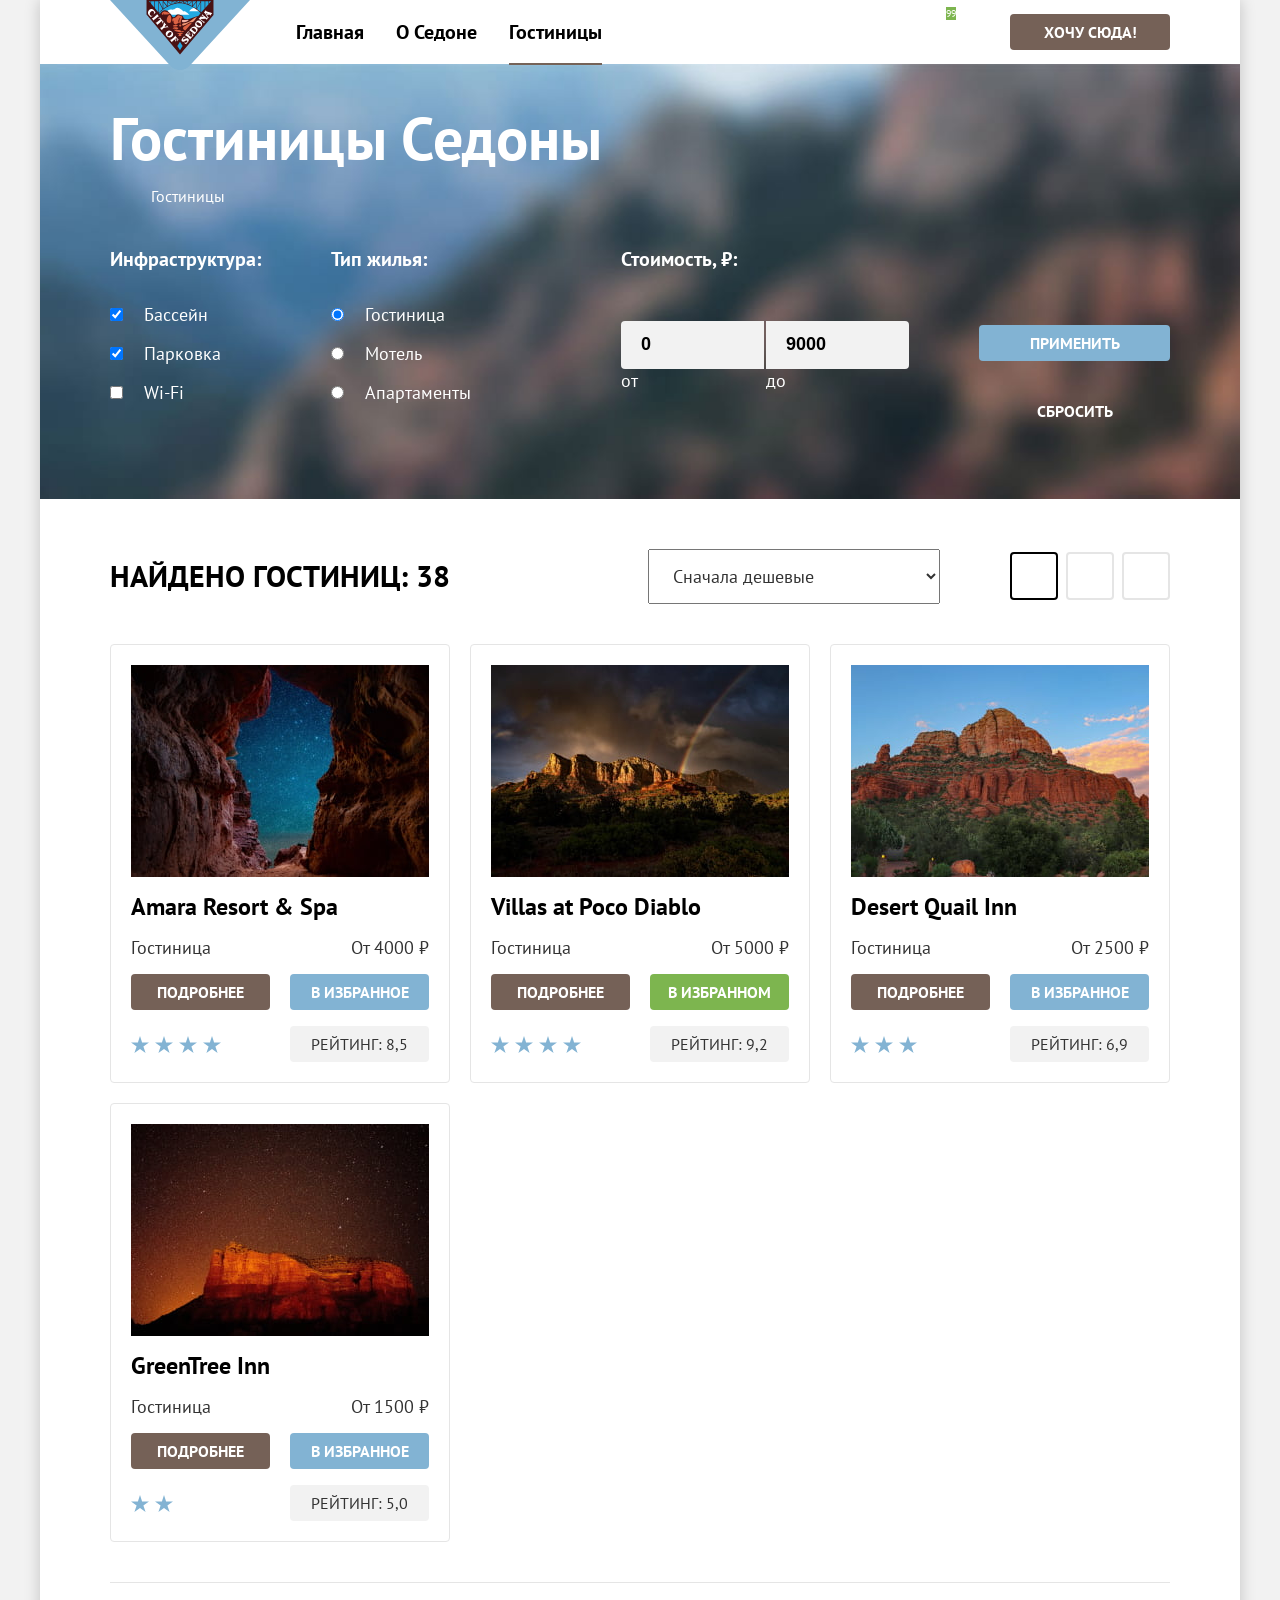
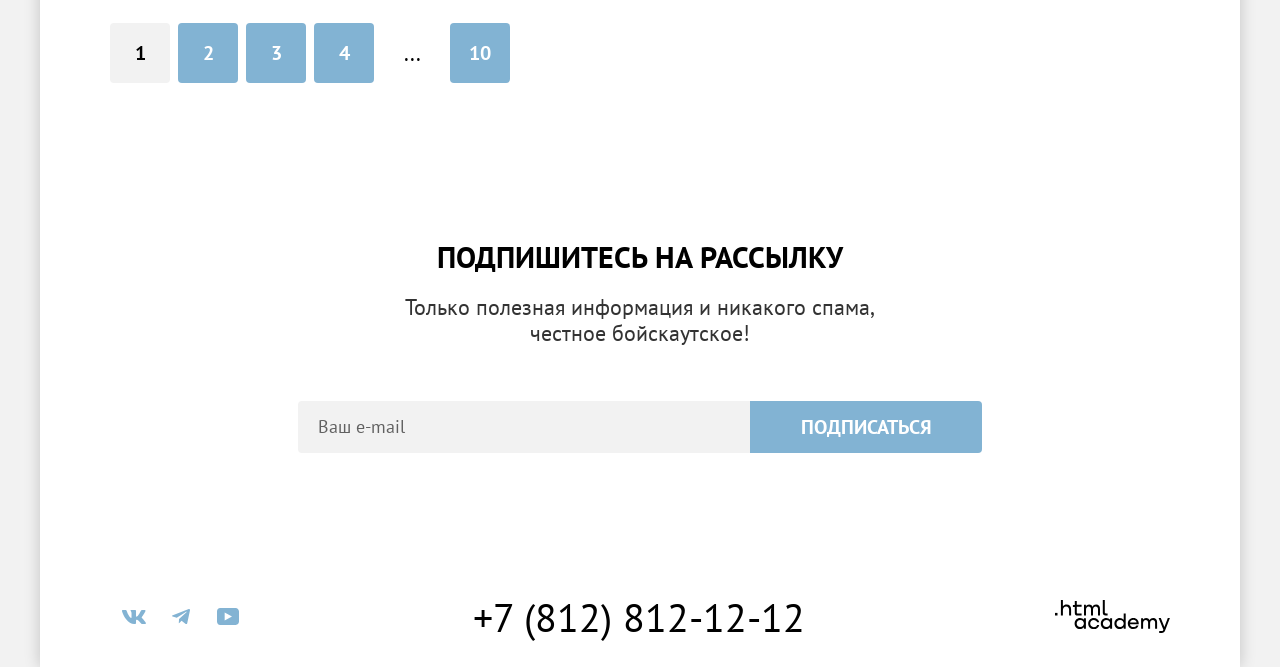
==== catalog.html @ 0026fa34 "Делает сетки компонентов" ====
<!DOCTYPE html>
<html lang="ru">

  <head>
    <meta charset="utf-8">
    <link rel="icon" sizes="32x32" href="favicon.ico">
    <title>Каталог гостиниц Седоны</title>
    <meta name="viewport" content="width=device-width, initial-scale=1.0">
    <link rel="stylesheet" href="styles/style.css">
  </head>

  <body>
    <div class="page-container">
      <header class="page-header">
        <a href="index.html" class="logo">
          <img src="images/logo.svg" width="140" height="70" alt="Логотип Sedona." class="logo__img">
        </a>

        <nav class="navigation">
          <ul class="navigation__list">
            <li class="navigation__item">
              <a href="index.html" class="navigation__link">Главная</a>
            </li>
            <li class="navigation__item">
              <a href="#" class="navigation__link">О Седоне</a>
            </li>
            <li class="navigation__item">
              <a class="navigation__link navigation__link_active" aria-current="page">Гостиницы</a>
            </li>
          </ul>

          <ul class="navigation__controls">
            <li class="navigation__control">
              <a href="#" class="navigation__icon icon icon_search">
                <span class="visually-hidden">Поиск</span>
              </a>
            </li>
            <li class="navigation__control">
              <a href="#" class="navigation__icon icon icon_favourites">
                <span class="visually-hidden">Отелей в избранном</span>
                <span class="icon_favourites-count">99</span>
              </a>
            </li>
          </ul>

          <a href="#" class="navigation__button button">Хочу сюда!</a>
        </nav>
      </header>

      <main class="page-main">
        <section class="filter" data-test="filter">
          <h1 class="filter__title">Гостиницы Седоны</h1>

          <ul class="breadcrumbs">
            <li class="breadcrumbs__item">
              <a href="index.html" class="breadcrumbs__link breadcrumbs__link_home">
                <span class="visually-hidden">На главную</span>
              </a>
            </li>
            <li class="breadcrumbs__item">
              <a class="breadcrumbs__link">
                Гостиницы
              </a>
            </li>
          </ul>

          <form class="filter__form" action="https://echo.htmlacademy.ru" method="post">
            <h2 class="visually-hidden">Поиск подходящей гостиницы</h2>

            <fieldset class="filter__fieldset filter__fieldset_infrastructure">
              <legend class="filter__subtitle">Инфраструктура:</legend>
              <ul class="filter__fieldset-list">
                <li class="filter__fieldset-item">
                  <input id="pool" type="checkbox" name="pool" checked>
                  <label for="pool" class="filter__fieldset-label">Бассейн</label>
                </li>
                <li class="filter__fieldset-item">
                  <input id="parking" type="checkbox" name="parking" checked>
                  <label for="parking" class="filter__fieldset-label">Парковка</label>
                </li>
                <li class="filter__fieldset-item">
                  <input id="wifi" type="checkbox" name="wifi">
                  <label for="wifi" class="filter__fieldset-label">Wi-Fi</label>
                </li>
              </ul>
            </fieldset>

            <fieldset class="filter__fieldset filter__fieldset_type">
              <legend class="filter__subtitle">Тип жилья:</legend>
              <ul class="filter__fieldset-list">
                <li class="filter__fieldset-item">
                  <input id="hotel" type="radio" name="property-type" value="hotel" checked>
                  <label for="hotel" class="filter__fieldset-label">Гостиница</label>
                </li>
                <li class="filter__fieldset-item">
                  <input id="motel" type="radio" name="property-type" value="motel">
                  <label for="motel" class="filter__fieldset-label">Мотель</label>
                </li>
                <li class="filter__fieldset-item">
                  <input id="apartments" type="radio" name="property-type" value="apartments">
                  <label for="apartments" class="filter__fieldset-label">Апартаменты</label>
                </li>
              </ul>
            </fieldset>

            <fieldset class="filter__fieldset filter__fieldset_price">
              <legend class="filter__subtitle">Стоимость, ₽:</legend>
              <p class="filter__input-wrap">
                <label>
                  <input type="number" value="0" class="filter__input filter__input_from">
                  <span class="filter__input-text">От</span>
                </label>
                <label>
                  <input type="number" value="9000" class="filter__input filter__input_to">
                  <span class="filter__input-text">До</span>
                </label>
              </p>

              <div class="filter__range">
                <span class="filter__range_active-line"></span>
                <span class="filter__range__from"></span>
                <span class="filter__range__to"></span>
              </div>
            </fieldset>

            <fieldset class="filter__fieldset filter__fieldset_buttons">
              <button type="submit" class="filter__button button">Применить</button>
              <button type="reset" class="filter__button filter__button_reset button">Сбросить</button>
            </fieldset>
          </form>
        </section>

        <section class="result">
          <header class="result__header">
            <h2 class="result__title title">
              Найдено гостиниц: <span class="result__num">38</span>
            </h2>

            <select class="result__select" aria-label="Сортировать">
              <option value="cheap" selected>Сначала дешевые</option>
              <option value="expensive">Сначала дорогие</option>
              <option value="popular">Сначала популярные</option>
            </select>

            <ul class="filter__view-list" aria-label="Выбрать вид отображения">
              <li class="filter__view-item">
                <a href="catalog.html?view=tile" class="filter__view-link filter__view-link_active filter__view-link_grid">
                  <span class="visually-hidden">Плиткой</span>
                </a>
              </li>
              <li class="filter__view-item">
                <a href="catalog.html?view=card" class="filter__view-link filter__view-link_full">
                  <span class="visually-hidden">На весь экран</span>
                </a>
              </li>
              <li class="filter__view-item">
                <a href="catalog.html?view=list" class="filter__view-link filter__view-link_list">
                  <span class="visually-hidden">Списком</span>
                </a>
              </li>
            </ul>
          </header>

          <ul class="result__list">
            <li class="result__item card">
              <a href="#" class="card__link">
                <img src="images/hotels/amara-resort-spa.jpg" width="300" height="212" alt="Вид с гостиницы Amara Resort & Spa." class="card__img">
              </a>
              <a href="#" class="card__title-link">
                <h3 class="card__title">Amara Resort & Spa</h3>
              </a>
              <p class="card__info">
                <span class="card__type">Гостиница</span>
                <b class="card__price">От 4000 ₽</b>
              </p>
              <a href="#" class="button card__more">Подробнее</a>
              <button class="button button_favorites card__button" type="button">В избранное</button>
              <p class="card__status star-4">
                <span class="visually-hidden">Четыре звезды</span>
              </p>
              <span class="button button_rating">Рейтинг: 8,5</span>
            </li>

            <li class="result__item card">
              <a href="#" class="card__link">
                <img src="images/hotels/villas-at-poco-diablo.jpg" width="300" height="212" alt="Вид с гостиницы Villas at Poco Diablo." class="card__img">
              </a>
              <a href="#" class="card__title-link">
                <h3 class="card__title">Villas at Poco Diablo</h3>
              </a>
              <p class="card__info">
                <span class="card__type">Гостиница</span>
                <b class="card__price">От 5000 ₽</b>
              </p>
              <a href="#" class="button card__more">Подробнее</a>
              <button class="button button_in-favorites card__button" type="button">В избранном</button>
              <p class="card__status star-4">
                <span class="visually-hidden">Четыре звезды</span>
              </p>
              <span class="button button_rating">Рейтинг: 9,2</span>
            </li>

            <li class="result__item card">
              <a href="#" class="card__link">
                <img src="images/hotels/desert-quail-inn.jpg" width="300" height="212" alt="Вид с гостиницы Desert Quail Inn." class="card__img">
              </a>
              <a href="#" class="card__title-link">
                <h3 class="card__title">Desert Quail Inn</h3>
              </a>
              <p class="card__info">
                <span class="card__type">Гостиница</span>
                <b class="card__price">От 2500 ₽</b>
              </p>
              <a href="#" class="button card__more">Подробнее</a>
              <button class="button button_favorites card__button" type="button">В избранное</button>
              <p class="card__status star-3">
                <span class="visually-hidden">Три звезды</span>
              </p>
              <span class="button button_rating">Рейтинг: 6,9</span>
            </li>

            <li class="result__item card">
              <a href="#" class="card__link">
                <img src="images/hotels/greentree-inn.jpg" width="300" height="212" alt="Вид с гостиницы GreenTree Inn." class="card__img">
              </a>
              <a href="#" class="card__title-link">
                <h3 class="card__title">GreenTree Inn</h3>
              </a>
              <p class="card__info">
                <span class="card__type">Гостиница</span>
                <b class="card__price">От 1500 ₽</b>
              </p>
              <a href="#" class="button card__more">Подробнее</a>
              <button class="button button_favorites card__button" type="button">В избранное</button>
              <p class="card__status star-2">
                <span class="visually-hidden">Две звезды</span>
              </p>
              <span class="button button_rating">Рейтинг: 5,0</span>
            </li>
          </ul>

          <ul class="result__pagination">
            <li class="result__pagination-item">
              <a class="result__pagination-link result__pagination-link_current" aria-current="page">1</a>
            </li>
            <li class="result__pagination-item">
              <a href="" class="result__pagination-link">2</a>
            </li>
            <li class="result__pagination-item">
              <a href="" class="result__pagination-link">3</a>
            </li>
            <li class="result__pagination-item">
              <a href="" class="result__pagination-link">4</a>
            </li>
            <li class="result__pagination-item ">
              <span class="result__pagination-link result__pagination-link_dotted">...</span>
            </li>
            <li class="result__pagination-item">
              <a href="" class="result__pagination-link">10</a>
            </li>
          </ul>
        </section>

        <section class="subscribe">
          <div class="text-wrap">
            <h2 class="subscribe__title title">Подпишитесь на рассылку</h2>
            <p class="subscribe__desc desc">Только полезная информация и никакого спама, <br> честное бойскаутское!</p>
          </div>
          <form class="subscribe__form" action="https://echo.htmlacademy.ru" method="post">
            <label class="visually-hidden" for="subscribe-email">Укажите ваш e-mail</label>
            <input class="subscribe__input" id="subscribe-email" type="email" name="email" placeholder="Ваш e-mail" required>
            <button class="subscribe__button button" type="submit">Подписаться</button>
          </form>
        </section>

      </main>

      <footer class="page-footer">
        <ul class="socials">
          <li class="socials__item">
            <a href="#" class="socials__link socials__link_vk">
              <span class="visually-hidden">Вконтакте</span>
              <svg aria-hidden="true" focusable="false" width="24" height="14" viewBox="0 0 24 14" fill="none" xmlns="http://www.w3.org/2000/svg">
                <path fill-rule="evenodd" clip-rule="evenodd" d="M23.45 0.948C23.616 0.402 23.45 0 22.655 0H20.03C19.362 0 19.054 0.347 18.887 0.73C18.887 0.73 17.552 3.926 15.661 6.002C15.049 6.604 14.771 6.795 14.437 6.795C14.27 6.795 14.019 6.604 14.019 6.057V0.948C14.019 0.292 13.835 0 13.279 0H9.151C8.734 0 8.483 0.304 8.483 0.593C8.483 1.214 9.429 1.358 9.526 3.106V6.904C9.526 7.737 9.373 7.888 9.039 7.888C8.149 7.888 5.984 4.677 4.699 1.003C4.45 0.288 4.198 0 3.527 0H0.9C0.15 0 0 0.347 0 0.73C0 1.412 0.89 4.8 4.145 9.281C6.315 12.341 9.37 14 12.153 14C13.822 14 14.028 13.632 14.028 12.997V10.684C14.028 9.947 14.186 9.8 14.715 9.8C15.105 9.8 15.772 9.992 17.33 11.467C19.11 13.216 19.403 14 20.405 14H23.03C23.78 14 24.156 13.632 23.94 12.904C23.702 12.18 22.852 11.129 21.725 9.882C21.113 9.172 20.195 8.407 19.916 8.024C19.527 7.533 19.638 7.314 19.916 6.877C19.916 6.877 23.116 2.451 23.449 0.948H23.45Z" fill="#83B3D3"/>
              </svg>
            </a>
          </li>
          <li class="socials__item">
            <a href="#" class="socials__link  socials__link_tg">
              <span class="visually-hidden">Телеграм</span>
              <svg aria-hidden="true" focusable="false" width="18" height="16" viewBox="0 0 18 16" fill="none" xmlns="http://www.w3.org/2000/svg">
                <path d="M16.785 0.0992597L0.840489 6.24776C-0.247661 6.68481 -0.241365 7.29184 0.640845 7.56253L4.73445 8.83953L14.2058 2.8637C14.6537 2.59121 15.0629 2.7378 14.7265 3.03636L7.05283 9.96185H7.05103L7.05283 9.96275L6.77045 14.1823C7.18413 14.1823 7.36669 13.9925 7.59871 13.7686L9.58705 11.8351L13.7229 14.89C14.4855 15.31 15.0332 15.0941 15.2229 14.1841L17.9379 1.38885C18.2158 0.274623 17.5126 -0.229883 16.785 0.0992597Z" fill="#83B3D3"/>
              </svg>
            </a>
          </li>
          <li class="socials__item">
            <a href="#" class="socials__link  socials__link_youtube">
              <span class="visually-hidden">Ютуб</span>
              <svg aria-hidden="true" focusable="false" width="22" height="17" viewBox="0 0 22 17" fill="none" xmlns="http://www.w3.org/2000/svg">
                <path d="M18.607 0H3.17413C1.31343 0 0 1.59375 0 3.4V13.4937C0 15.4062 1.31343 17 3.17413 17H18.8259C20.4677 17 22 15.4062 22 13.6V3.4C21.7811 1.59375 20.4677 0 18.607 0ZM7.66169 12.5375V4.4625L14.995 8.5L7.66169 12.5375Z" fill="#83B3D3"/>
              </svg>
            </a>
          </li>
        </ul>

        <address class="contacts">
          <a class="contacts__phone" href="tel:88128121212">+7 (812) 812-12-12</a>
        </address>

        <a href="https://htmlacademy.ru/intensive/htmlcss" class="developer">
          <span class="visually-hidden">htmlacademy</span>
          <svg aria-hidden="true" focusable="false" width="115" height="33" viewBox="0 0 115 33" fill="none" xmlns="http://www.w3.org/2000/svg">
            <path d="M0 12.9V15.5H2.5V12.9H0Z" fill="black"/>
            <path d="M11.6 4.5C10 4.5 8.8 5.2 8 6.2H7.9V0H5.9V15.5H7.9V10.2C7.9 8.1 9.2 6.6 11.2 6.6C13 6.6 14.1 8 14.1 9.8V15.5H16.1V9.4C16.2 6.4 14.3 4.5 11.6 4.5Z" fill="black"/>
            <path d="M26.6 4.8H21.8V1.1H19.8V4.9H17.9V6.9H19.8V12.9C19.8 14.6 20.8 15.6 22.5 15.6H26.6V13.6H22.9C22.2 13.6 21.8 13.2 21.8 12.5V6.8H26.6V4.8Z" fill="black"/>
            <path d="M41.1 4.6C39.5 4.6 38.2 5.4 37.6 6.7H37.5C36.9 5.5 35.7 4.6 34.1 4.6C32.7 4.6 31.6 5.4 31 6.4H30.9V4.8H29V15.4H31V10C31 8 32 6.5 33.6 6.5C35.1 6.5 36 7.5 36 9.1V15.4H38V9.8C38 7.4 39.4 6.5 40.6 6.5C42.1 6.5 43 7.5 43 9.1V15.4H45V8.9C45.1 6.4 43.6 4.6 41.1 4.6Z" fill="black"/>
            <path d="M47.8 12.7C47.8 14.4 48.8 15.4 50.6 15.4H52.6V13.4H50.9C50.2 13.4 49.8 13 49.8 12.3V0H47.8V12.7Z" fill="black"/>
            <path d="M28.9 19.7C28 18.6 26.7 17.9 25 17.9C21.9 17.9 19.6 20.2 19.6 23.5C19.6 26.8 21.9 29.1 25 29.1C26.8 29.1 28 28.3 28.8 27.2H28.9V28.8H30.9V18.2H28.9V19.7ZM25.3 27.1C23.1 27.1 21.7 25.5 21.7 23.5C21.7 21.5 23.1 19.9 25.3 19.9C27.5 19.9 28.9 21.5 28.9 23.5C28.9 25.4 27.5 27.1 25.3 27.1Z" fill="black"/>
            <path d="M44.2 22C43.7 19.6 41.6 17.9 38.8 17.9C35.4 17.9 33.2 20.4 33.2 23.5C33.2 26.6 35.4 29.1 38.8 29.1C41.6 29.1 43.7 27.3 44.2 24.9H42.1C41.7 26.2 40.4 27.2 38.8 27.2C36.6 27.2 35.2 25.6 35.2 23.6C35.2 21.6 36.6 20 38.8 20C40.4 20 41.6 21 42.1 22.2H44.2V22Z" fill="black"/>
            <path d="M55.1 19.7C54.2 18.6 52.9 17.9 51.2 17.9C48.1 17.9 45.8 20.2 45.8 23.5C45.8 26.8 48.1 29.1 51.2 29.1C53 29.1 54.2 28.3 55 27.2H55.1V28.8H57.1V18.2H55.1V19.7ZM51.5 27.1C49.3 27.1 47.9 25.5 47.9 23.5C47.9 21.5 49.3 19.9 51.5 19.9C53.7 19.9 55.1 21.5 55.1 23.5C55.1 25.4 53.6 27.1 51.5 27.1Z" fill="black"/>
            <path d="M68.7 19.8C67.8 18.7 66.5 17.9 64.8 17.9C61.7 17.9 59.4 20.2 59.4 23.5C59.4 26.8 61.6 29.1 64.8 29.1C66.5 29.1 67.8 28.3 68.6 27.3H68.7V28.8H70.7V13.4H68.7V19.8ZM65.1 27.1C62.9 27.1 61.5 25.5 61.5 23.5C61.5 21.5 62.9 19.9 65.1 19.9C67.3 19.9 68.7 21.5 68.7 23.5C68.6 25.5 67.2 27.1 65.1 27.1Z" fill="black"/>
            <path d="M78.3 17.9C75 17.9 72.8 20.4 72.8 23.5C72.8 26.5 74.9 29.1 78.3 29.1C80.8 29.1 82.8 27.8 83.5 25.5H81.4C80.9 26.5 79.8 27.1 78.4 27.1C76.5 27.1 75.1 25.8 75 24.2H83.8C84 20.6 81.8 17.9 78.3 17.9ZM78.3 19.8C80 19.8 81.3 20.8 81.6 22.4H75.1C75.4 20.9 76.6 19.8 78.3 19.8Z" fill="black"/>
            <path d="M98.2 17.9C96.6 17.9 95.3 18.7 94.6 19.9H94.5C93.9 18.7 92.7 17.9 91.1 17.9C89.7 17.9 88.6 18.6 88 19.7V18.2H86.1V28.8H88.1V23.4C88.1 21.4 89.1 20 90.7 19.9C92.2 19.9 93.1 20.9 93.1 22.5V28.8H95.1V23.2C95.1 20.8 96.5 19.9 97.7 19.9C99.2 19.9 100.1 20.9 100.1 22.5V28.8H102.1V22.3C102.2 19.7 100.7 17.9 98.2 17.9Z" fill="black"/>
            <path d="M109.4 27L105.8 18.1H103.6L108.4 29.7C108.1 30.6 107.7 30.9 106.7 30.9H104.2V32.9H106.7C108.5 32.9 109.5 32.1 110.2 30.3L114.9 18.1H112.8L109.4 27Z" fill="black"/>
          </svg>
        </a>
      </footer>
    </div>
  </body>
</html>
---- styles/style.css ----
@font-face {
  font-family: "pt sans";
  font-style: normal;
  font-weight: 400;
  src: url("../fonts/ptsans-400.woff2") format('woff2');
  font-display: swap;
}

@font-face {
  font-family: "pt sans";
  font-style: normal;
  font-weight: 700;
  src: url("../fonts/ptsans-700.woff2") format('woff2');
  font-display: swap;
}

:root {
  --padding-page: 70px;
}

* {
  box-sizing: border-box;
}

html {
  height: 100%;
}

body {
  min-width: 1240px;
  height: 100%;
  margin: 0;
  font-family: "pt sans", sans-serif;
  font-weight: 400;
  font-size: 18px;
  color: #333333;
  line-height: 117%;
  background-color: #f2f2f2;
}

img {
  max-width: 100%;
}

.visually-hidden {
  position: absolute;
  width: 1px;
  height: 1px;
  margin: -1px;
  border: 0;
  padding: 0;
  white-space: nowrap;
  clip-path: inset(100%);
  clip: rect(0 0 0 0);
  overflow: hidden;
}

.page-container {
  width: 1200px;
  min-height: 100%;
  display: flex;
  flex-direction: column;
  margin: 0 auto;
  box-shadow: 0 0 15px 0 rgba(0, 0, 0, 0.2);
  background-color: #ffffff;
}

.page-main {
  flex-grow: 1;
}

.button {
  display: inline-block;
  padding: 8px 26px;
  font-family: inherit;
  font-weight: 700;
  font-size: 16px;
  line-height: 125%;
  text-transform: uppercase;
  text-align: center;
  color: #ffffff;
  border: none;
  border-radius: 4px;
  cursor: pointer;
}

.text-wrap {
  max-width: 655px;
  margin: 0 auto;
  text-align: center;
}

.title {
  margin: 0;
  font-weight: 700;
  font-size: 30px;
  line-height: 120%;
  text-transform: uppercase;
  color: #000000;
}

.desc {
  margin: 0;
  font-weight: 400;
  font-size: 22px;
  line-height: 118%;
}

.subtitle {
  margin: 0;
  font-weight: 700;
  font-size: 24px;
  line-height: 117%;
  text-transform: uppercase;
  text-align: center;
  color: #000000;
}

.subdesc {
  margin: 0;
  text-align: center;
}

/* header */
.page-header {
  display: flex;
  padding: 0 var(--padding-page);
  gap: 30px;
}

.logo {
  flex-shrink: 0;
  position: relative;
  z-index: 1;
  width: 140px;
  height: 64px;
}

.logo__img {
  position: absolute;
  top: 0;
  left: 0;
  width: 140px;
  height: 70px;
}

.navigation {
  display: flex;
  flex-grow: 1;
  align-items: flex-start;
}

.navigation__list {
  display: flex;
  flex-wrap: wrap;
  align-items: flex-start;
  width: 500px;
  margin: 0 auto 0 0;
  padding: 0;
  list-style: none;
}

.navigation__controls {
  display: flex;
  justify-content: flex-end;
  flex-wrap: wrap;
  width: 132px;
  margin: 0 20px 0 0;
  padding: 0;
  list-style: none;
}

.navigation__control {
  min-width: 44px;
  min-height: 64px;
}

.navigation__button {
  min-width: 160px;
  margin-top: 14px;
  margin-bottom: 14px;
}

.navigation__link {
  position: relative;
  display: block;
  padding: 20px 16px;
  font-weight: 700;
  font-size: 20px;
  line-height: 120%;
  text-decoration: none;
  color: #000000;
}

.navigation__link_active:before {
  content: "";
  position: absolute;
  left: 16px;
  right: 16px;
  bottom: -1px;
  height: 2px;
  background-color: #756257;
}

.navigation__icon {
  text-decoration: none;
}

.icon_favourites-count {
  font-weight: 400;
  font-size: 10px;
  line-height: 100%;
  text-align: center;
  color: #ffffff;
  background-color: #7db54f;
}

.navigation__button {
  text-decoration: none;
  background-color: #756157;
}

/* hero */
.hero {
  padding: 51px 0 82px;
  background-color: #6098c7;
  background-image: url("../images/divider.svg"), url("../images/hero-background.jpg");
  background-size: 100% auto, cover;
  background-position: bottom, center;
  background-repeat: no-repeat;
}

.hero__img {
  display: block;
  margin: 0 auto;
}

/* advantages */
.advantages {
  padding-top: 69px;
}

.advantages__title {
  margin-bottom: 25px;
}

.advantages__container {
  margin-bottom: 69px;
}

.advantages__list {
  margin: 0;
  padding: 0;
  display: flex;
  flex-wrap: wrap;
  list-style: none;
}

.advantages__item {
  width: 400px;
  min-height: 385px;
  padding: 112px 84px 50px;
  background-color: rgba(131, 179, 211, .12);
}

.advantages__item:nth-child(3) {
  background-color: rgba(131, 179, 211, .2);
}

.advantages__item_img {
  display: flex;
  width: 100%;
  padding: 0;
  flex-direction: row;
  background-color: #82b3d3;
}

.advantages__wrap {
  width: 400px;
  padding: 112px 84px 50px;
}

.advantages__subtitle {
  position: relative;
  margin-bottom: 62px;
}

.advantages__subtitle:after {
  content: "";
  position: absolute;
  bottom: -32px;
  left: 50%;
  transform: translateX(-50%);
  width: 60px;
  height: 2px;
  background-color: rgba(0, 0, 0, .3);
}

.advantages__item_img .advantages__subtitle:after {
  background-color: rgba(255, 255, 255, .3);
}

.advantages__item_img .advantages__subtitle,
.advantages__item_img .advantages__subdesc {
  color: #ffffff;
}

.advantages__item_invert {
  flex-direction: row-reverse;
}

.advantages__img {
  flex-grow: 1;
  height: 100%;
  object-fit: cover;
}

/* services */
.services {
  padding-top: 64px;
}

.services__container {
  margin-bottom: 64px;
}

.services__title {
  margin-bottom: 20px;
}

.services__subtitle {
  margin-bottom: 30px;
}

.services__item:before {
  content: "";
  display: block;
  width: 75px;
  height: 72px;
  margin: 0 auto 30px;
}

.services__item:nth-child(odd) {
  background-color: rgba(131, 179, 211, .12);
}

.services__list {
  display: grid;
  grid-template-columns: 1fr 1fr 1fr;
  margin: 0;
  padding: 0;
  list-style: none;
}

.services__item {
  padding: 81px 85px 81px;
}

/* hotel-search */
.hotel-search {
  padding-block: 96px;
  text-align: center;
}

.hotel-search__title {
  margin-bottom: 20px;
}

.hotel-search__desc {
  margin-bottom: 54px;
}

.hotel-search__button {
  padding-inline: 50px;
  font-size: 20px;
  line-height: 180%;
  background-color: #756157;
}

/* subscribe */
.subscribe {
  padding-block: 96px 104px;
  text-align: center;
}

.subscribe__title {
  margin-bottom: 20px;
}

.subscribe__desc {
  margin-bottom: 54px;
}

.subscribe__form {
  max-width: 684px;
  margin: 0 auto;
  display: flex;
}

.subscribe_background {
  color: #ffffff;
  background-image: url("../images/subscribe-background.jpg");
  background-size: cover;
  background-repeat: no-repeat;
  background-color: #6098c7;
}

.subscribe_background .subscribe__title {
  color: #ffffff;
}

.subscribe__input {
  flex-grow: 1;
  padding: 14px 20px;
  font-family: inherit;
  font-size: inherit;
  line-height: 133%;
  color: #000000;
  background-color: #f2f2f2;
  border: none;
  border-radius: 4px 0 0 4px;
}

.subscribe__input::placeholder {
  font-size: inherit;
  color: rgba(0, 0, 0, 0.6);
}

.subscribe__button {
  min-width: 232px;
  font-size: 20px;
  line-height: 180%;
  color: #ffffff;
  background-color: #82b3d3;
  border-radius: 0 4px 4px 0;
}

/* footer */
.page-footer {
  display: flex;
  justify-content: space-between;
  align-items: center;
  gap: 40px;
  padding: 40px var(--padding-page) 30px;
}

.socials {
  flex-basis: 200px;
  display: flex;
  margin: 0;
  padding: 0;
  list-style: none;
}

.socials__link {
  display: flex;
  width: 47px;
  height: 40px;
  justify-content: center;
  align-items: center;
}

.contacts {
  flex-basis: 335px;
}

.contacts__phone {
  color: #000000;
  font-size: 40px;
  font-style: normal;
  line-height: 100%;
  text-transform: uppercase;
  text-decoration: none;
}

.developer {
  flex-basis: 200px;
  display: flex;
  align-items: center;
  justify-content: right;
}

/* filter */
.filter {
  padding: 35px 70px 70px;
  color: #ffffff;
  background-image: url("../images/filter-background.jpg");
  background-size: cover;
  background-repeat: no-repeat;
  background-position: center;
  background-color: #6098c7;
}

.filter__title {
  margin: 0 0 8px;
  font-weight: 700;
  font-size: 60px;
  line-height: 130%;
}

.breadcrumbs {
  display: flex;
  gap: 28px;
  align-items: center;
  margin: 0 0 40px;
  padding: 0;
  list-style: none;
}

.breadcrumbs__link {
  color: inherit;
  font-size: 16px;
  line-height: 131%;
  text-decoration: none;
}

.breadcrumbs__link_home {
  display: block;
  min-width: 13px;
}

.filter__form {
  display: flex;
  gap: 70px;
  flex-wrap: wrap;
}

.filter__fieldset {
  width: 150px;
  margin: 0;
  padding: 0;
  border: none;
}

.filter__fieldset_type {
  margin-right: 70px;
}

.filter__fieldset_price {
  width: 288px;
}

.filter__fieldset_buttons {
  margin-left: auto;
  width: 191px;
}

.filter__view-link {
  border: 2px solid #e5e5e5;
  border-radius: 4px;
}

.filter__view-link_active {
  border-color: #000000;
}

.filter__button {
  width: 100%;
}

.filter__fieldset-list {
  display: flex;
  flex-direction: column;
  gap: 16px;
  margin: 0;
  padding: 0;
  list-style: none;
}

.filter__subtitle {
  margin-bottom: 32px;
  padding: 0;
  font-weight: 700;
  font-size: 20px;
  line-height: 120%;
}

.filter__fieldset-item {
  line-height: 128%;
}

.filter__fieldset-item input {
  margin: 0;
}

.filter__fieldset-label {
  margin-left: 16px;
}

.filter__input {
  width: 143px;
  padding: 12px 20px;
  font-weight: 700;
  font-size: 18px;
  line-height: 133%;
  border: none;
  background-color: #f2f2f2;
}

.filter__input_from {
  border-radius: 4px 0 0 4px;
}

.filter__input_to {
  border-radius: 0 4px 4px 0;
}

.filter__input-text {
  line-height: 133%;
  text-transform: lowercase;
}

.filter__fieldset_buttons {
  align-self: flex-end;
  display: flex;
  flex-direction: column;
  gap: 32px;
}

.filter__input-wrap {
  display: flex;
  gap: 2px;
  margin-bottom: 36px;
}

.filter__button {
  background-color: #82b3d3;
}

.filter__button_reset {
  background-color: transparent;
}

/* result */
.result {
  padding: 50px var(--padding-page) 60px;
}

.result__header {
  display: flex;
  align-items: center;
  gap: 70px;
  margin-bottom: 40px;
}

.result__title {
  margin-right: auto;
  width: 350px;
  text-align: left;
}

.result__select {
  width: 292px;
  padding: 14px 20px;
  font-family: inherit;
  font-size: inherit;
  line-height: inherit;
  color: inherit;
}

.filter__view-list {
  display: flex;
  gap: 8px;
  width: 160px;
  margin: 0;
  padding: 0;
  list-style: none;
}

.filter__view-link {
  display: block;
  min-width: 48px;
  min-height: 48px;
}

.result__list {
  display: grid;
  grid-template-columns: repeat(3, 1fr);
  gap: 20px;
  margin: 0 0 40px;
  padding: 0;
  list-style: none;
}

.card {
  display: grid;
  grid-template-columns: 1fr 1fr;
  grid-template-rows: 212px auto repeat(3, min-content);
  row-gap: 16px;
  column-gap: 20px;
  padding: 20px;
  border: 1px solid #e5e5e5;
  border-radius: 4px;
  overflow: hidden;
}

.card__img {
  display: block;
  width: 100%;
  height: 212px;
  object-fit: cover;
}

.card button {
  padding: 8px 17px;
}

.card__link {
  grid-column: 1/-1;
}

.card__title-link {
  grid-column: 1/-1;
  text-decoration: none;
  color: #000000;
}

.card__title {
  margin: 0;
  font-weight: 700;
  font-size: 24px;
  line-height: 117%;
}

.card__price {
  font-weight: 400;
  text-align: right;
}

.card__more {
  text-decoration: none;
  background-color: #756157;
}

.card__status {
  min-width: 24px;
  height: 17px;
  margin: 10px 0 0 0;
  background-image: url("../images/icons/star.svg");
  background-size: 24px 17px;
  background-position: 0 0;
  background-repeat: repeat-x;
}

.card__info {
  display: flex;
  gap: 10px;
  justify-content: space-between;
  grid-column: 1/-1;
  margin: 0;
  line-height: 117%;
}

.button_rating {
  padding-inline: 21px;
}

.star-1 {
  width: calc(24px * 1);
}

.star-2 {
  width: calc(24px * 2);
}

.star-3 {
  width: calc(24px * 3);
}

.star-4 {
  width: calc(24px * 4);
}

.star-5 {
  width: calc(24px * 5);
}

.button_favorites {
  background-color: #82b3d3;
}

.button_in-favorites {
  background-color: #7db54f;
}

.button_rating {
  cursor: initial;
  font-weight: 400;
  color: #333333;
  background-color: #f2f2f2;
}

.result__pagination {
  margin: 0;
  padding: 40px 0 0 0;
  display: flex;
  gap: 8px;
  flex-wrap: wrap;
  list-style: none;
  border-top: 1px solid #e5e5e5;
}

.result__pagination-link {
  display: block;
  width: 60px;
  height: 60px;
  vertical-align: middle;
  font-weight: 700;
  font-size: 20px;
  line-height: 60px;
  text-align: center;
  color: #fff;
  text-decoration: none;
  border-radius: 4px;
  background-color: #82b3d3;
}

.result__pagination-link_current {
  color: #000000;
  background-color: #f2f2f2;
}

.result__pagination-link_dotted {
  background-color: transparent;
  font-weight: 400;
  font-size: 22px;
  color: #000;
}
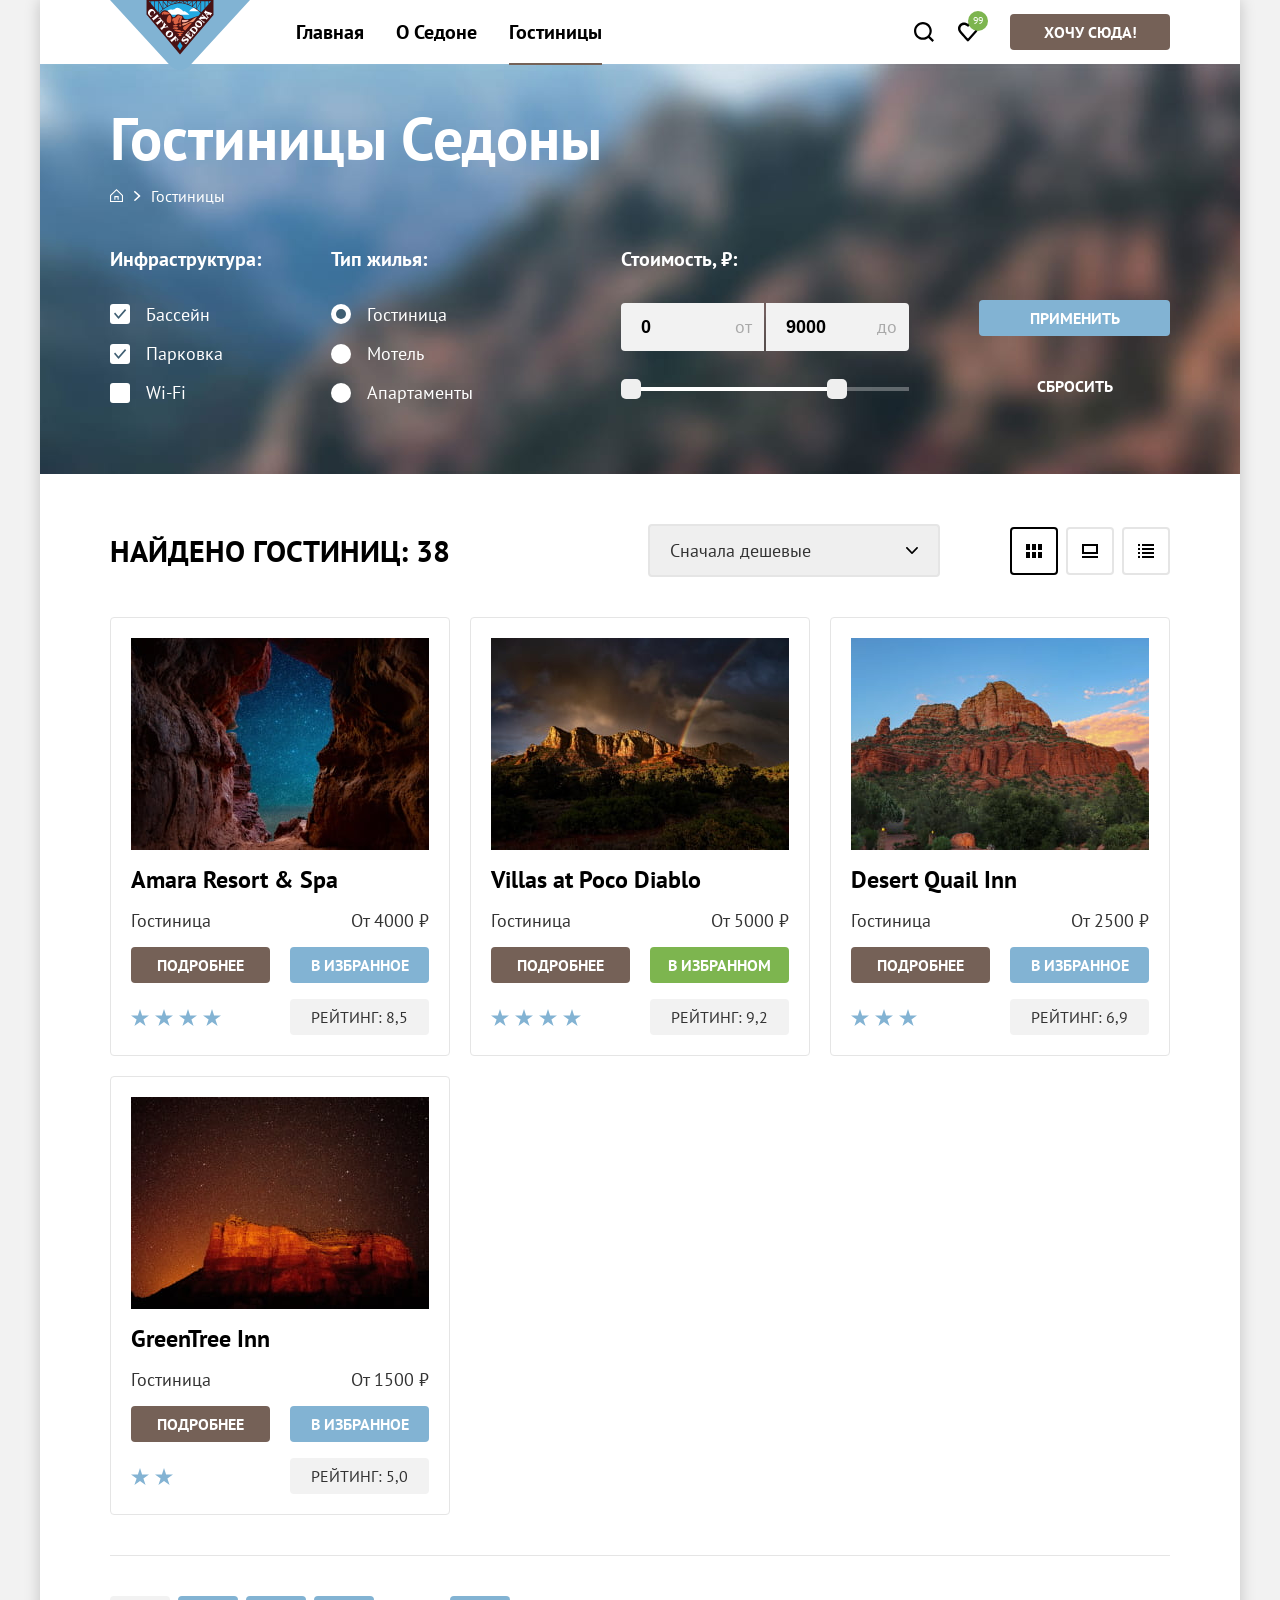
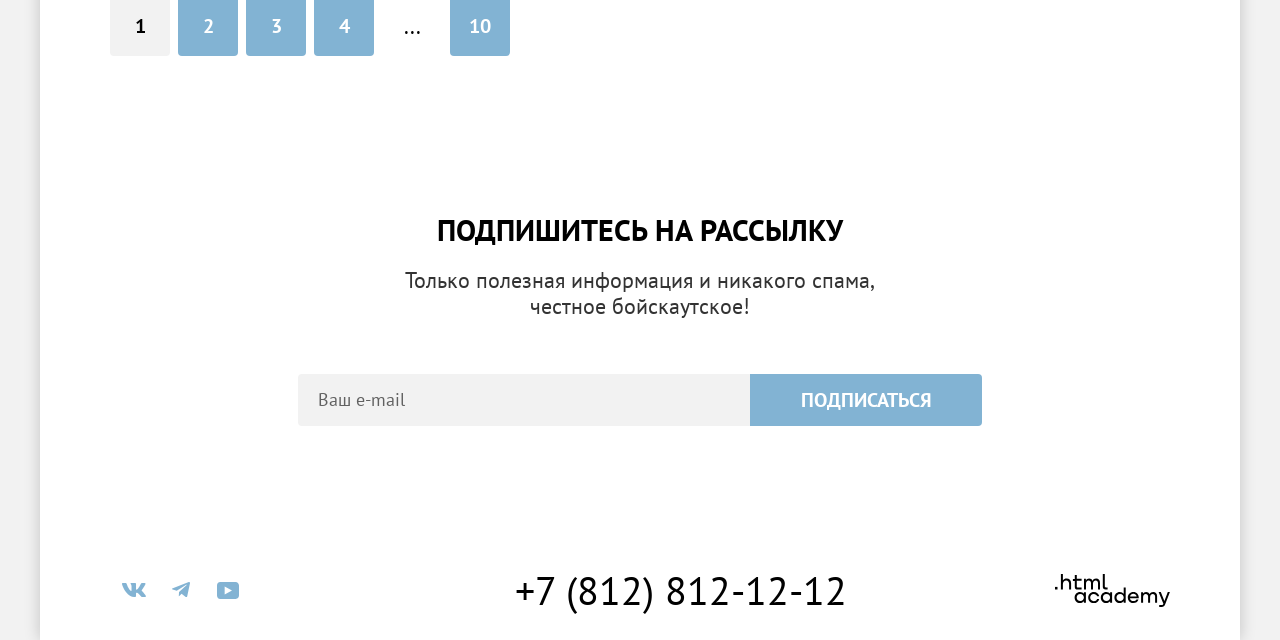
==== commit e6aeb4d3: "Добавляет декоративные элементы" ====
--- a/catalog.html
+++ b/catalog.html
@@ -58,7 +58,7 @@
               </a>
             </li>
             <li class="breadcrumbs__item">
-              <a class="breadcrumbs__link">
+              <a class="breadcrumbs__link breadcrumbs__link_active">
                 Гостиницы
               </a>
             </li>
@@ -71,16 +71,22 @@
               <legend class="filter__subtitle">Инфраструктура:</legend>
               <ul class="filter__fieldset-list">
                 <li class="filter__fieldset-item">
-                  <input id="pool" type="checkbox" name="pool" checked>
-                  <label for="pool" class="filter__fieldset-label">Бассейн</label>
-                </li>
-                <li class="filter__fieldset-item">
-                  <input id="parking" type="checkbox" name="parking" checked>
-                  <label for="parking" class="filter__fieldset-label">Парковка</label>
-                </li>
-                <li class="filter__fieldset-item">
-                  <input id="wifi" type="checkbox" name="wifi">
-                  <label for="wifi" class="filter__fieldset-label">Wi-Fi</label>
+                  <label class="filter__fieldset-label">
+                    <input type="checkbox" class="checkbox" name="pool" checked>
+                    <span class="filter__fieldset-text">Бассейн</span>
+                  </label>
+                </li>
+                <li class="filter__fieldset-item">
+                  <label class="filter__fieldset-label">
+                    <input type="checkbox" class="checkbox" name="parking" checked>
+                    <span class="filter__fieldset-text">Парковка</span>
+                  </label>
+                </li>
+                <li class="filter__fieldset-item">
+                  <label class="filter__fieldset-label">
+                    <input type="checkbox" class="checkbox" name="wifi">
+                    <span class="filter__fieldset-text">Wi-Fi</span>
+                  </label>
                 </li>
               </ul>
             </fieldset>
@@ -89,16 +95,22 @@
               <legend class="filter__subtitle">Тип жилья:</legend>
               <ul class="filter__fieldset-list">
                 <li class="filter__fieldset-item">
-                  <input id="hotel" type="radio" name="property-type" value="hotel" checked>
-                  <label for="hotel" class="filter__fieldset-label">Гостиница</label>
-                </li>
-                <li class="filter__fieldset-item">
-                  <input id="motel" type="radio" name="property-type" value="motel">
-                  <label for="motel" class="filter__fieldset-label">Мотель</label>
-                </li>
-                <li class="filter__fieldset-item">
-                  <input id="apartments" type="radio" name="property-type" value="apartments">
-                  <label for="apartments" class="filter__fieldset-label">Апартаменты</label>
+                  <label class="filter__fieldset-label">
+                    <input type="radio" class="radio" name="property-type" value="hotel" checked>
+                    <span class="filter__fieldset-text">Гостиница</span>
+                  </label>
+                </li>
+                <li class="filter__fieldset-item">
+                  <label class="filter__fieldset-label">
+                    <input type="radio" class="radio" name="property-type" value="motel">
+                    <span class="filter__fieldset-text">Мотель</span>
+                  </label>
+                </li>
+                <li class="filter__fieldset-item">
+                  <label class="filter__fieldset-label">
+                    <input type="radio" class="radio" name="property-type" value="apartments">
+                    <span class="filter__fieldset-text">Апартаменты</span>
+                  </label>
                 </li>
               </ul>
             </fieldset>
@@ -107,19 +119,20 @@
               <legend class="filter__subtitle">Стоимость, ₽:</legend>
               <p class="filter__input-wrap">
                 <label>
-                  <input type="number" value="0" class="filter__input filter__input_from">
+                  <input type="text" value="0" class="filter__input filter__input_from">
                   <span class="filter__input-text">От</span>
                 </label>
                 <label>
-                  <input type="number" value="9000" class="filter__input filter__input_to">
+                  <input type="text" value="9000" class="filter__input filter__input_to">
                   <span class="filter__input-text">До</span>
                 </label>
               </p>
 
               <div class="filter__range">
-                <span class="filter__range_active-line"></span>
-                <span class="filter__range__from"></span>
-                <span class="filter__range__to"></span>
+                <div class="filter__range_active-line">
+                  <button type="button" class="filter__range__from"></button>
+                  <button type="button" class="filter__range__to"></button>
+                </div>
               </div>
             </fieldset>
 
@@ -280,25 +293,16 @@
           <li class="socials__item">
             <a href="#" class="socials__link socials__link_vk">
               <span class="visually-hidden">Вконтакте</span>
-              <svg aria-hidden="true" focusable="false" width="24" height="14" viewBox="0 0 24 14" fill="none" xmlns="http://www.w3.org/2000/svg">
-                <path fill-rule="evenodd" clip-rule="evenodd" d="M23.45 0.948C23.616 0.402 23.45 0 22.655 0H20.03C19.362 0 19.054 0.347 18.887 0.73C18.887 0.73 17.552 3.926 15.661 6.002C15.049 6.604 14.771 6.795 14.437 6.795C14.27 6.795 14.019 6.604 14.019 6.057V0.948C14.019 0.292 13.835 0 13.279 0H9.151C8.734 0 8.483 0.304 8.483 0.593C8.483 1.214 9.429 1.358 9.526 3.106V6.904C9.526 7.737 9.373 7.888 9.039 7.888C8.149 7.888 5.984 4.677 4.699 1.003C4.45 0.288 4.198 0 3.527 0H0.9C0.15 0 0 0.347 0 0.73C0 1.412 0.89 4.8 4.145 9.281C6.315 12.341 9.37 14 12.153 14C13.822 14 14.028 13.632 14.028 12.997V10.684C14.028 9.947 14.186 9.8 14.715 9.8C15.105 9.8 15.772 9.992 17.33 11.467C19.11 13.216 19.403 14 20.405 14H23.03C23.78 14 24.156 13.632 23.94 12.904C23.702 12.18 22.852 11.129 21.725 9.882C21.113 9.172 20.195 8.407 19.916 8.024C19.527 7.533 19.638 7.314 19.916 6.877C19.916 6.877 23.116 2.451 23.449 0.948H23.45Z" fill="#83B3D3"/>
-              </svg>
             </a>
           </li>
           <li class="socials__item">
             <a href="#" class="socials__link  socials__link_tg">
               <span class="visually-hidden">Телеграм</span>
-              <svg aria-hidden="true" focusable="false" width="18" height="16" viewBox="0 0 18 16" fill="none" xmlns="http://www.w3.org/2000/svg">
-                <path d="M16.785 0.0992597L0.840489 6.24776C-0.247661 6.68481 -0.241365 7.29184 0.640845 7.56253L4.73445 8.83953L14.2058 2.8637C14.6537 2.59121 15.0629 2.7378 14.7265 3.03636L7.05283 9.96185H7.05103L7.05283 9.96275L6.77045 14.1823C7.18413 14.1823 7.36669 13.9925 7.59871 13.7686L9.58705 11.8351L13.7229 14.89C14.4855 15.31 15.0332 15.0941 15.2229 14.1841L17.9379 1.38885C18.2158 0.274623 17.5126 -0.229883 16.785 0.0992597Z" fill="#83B3D3"/>
-              </svg>
             </a>
           </li>
           <li class="socials__item">
             <a href="#" class="socials__link  socials__link_youtube">
               <span class="visually-hidden">Ютуб</span>
-              <svg aria-hidden="true" focusable="false" width="22" height="17" viewBox="0 0 22 17" fill="none" xmlns="http://www.w3.org/2000/svg">
-                <path d="M18.607 0H3.17413C1.31343 0 0 1.59375 0 3.4V13.4937C0 15.4062 1.31343 17 3.17413 17H18.8259C20.4677 17 22 15.4062 22 13.6V3.4C21.7811 1.59375 20.4677 0 18.607 0ZM7.66169 12.5375V4.4625L14.995 8.5L7.66169 12.5375Z" fill="#83B3D3"/>
-              </svg>
             </a>
           </li>
         </ul>
@@ -309,20 +313,6 @@
 
         <a href="https://htmlacademy.ru/intensive/htmlcss" class="developer">
           <span class="visually-hidden">htmlacademy</span>
-          <svg aria-hidden="true" focusable="false" width="115" height="33" viewBox="0 0 115 33" fill="none" xmlns="http://www.w3.org/2000/svg">
-            <path d="M0 12.9V15.5H2.5V12.9H0Z" fill="black"/>
-            <path d="M11.6 4.5C10 4.5 8.8 5.2 8 6.2H7.9V0H5.9V15.5H7.9V10.2C7.9 8.1 9.2 6.6 11.2 6.6C13 6.6 14.1 8 14.1 9.8V15.5H16.1V9.4C16.2 6.4 14.3 4.5 11.6 4.5Z" fill="black"/>
-            <path d="M26.6 4.8H21.8V1.1H19.8V4.9H17.9V6.9H19.8V12.9C19.8 14.6 20.8 15.6 22.5 15.6H26.6V13.6H22.9C22.2 13.6 21.8 13.2 21.8 12.5V6.8H26.6V4.8Z" fill="black"/>
-            <path d="M41.1 4.6C39.5 4.6 38.2 5.4 37.6 6.7H37.5C36.9 5.5 35.7 4.6 34.1 4.6C32.7 4.6 31.6 5.4 31 6.4H30.9V4.8H29V15.4H31V10C31 8 32 6.5 33.6 6.5C35.1 6.5 36 7.5 36 9.1V15.4H38V9.8C38 7.4 39.4 6.5 40.6 6.5C42.1 6.5 43 7.5 43 9.1V15.4H45V8.9C45.1 6.4 43.6 4.6 41.1 4.6Z" fill="black"/>
-            <path d="M47.8 12.7C47.8 14.4 48.8 15.4 50.6 15.4H52.6V13.4H50.9C50.2 13.4 49.8 13 49.8 12.3V0H47.8V12.7Z" fill="black"/>
-            <path d="M28.9 19.7C28 18.6 26.7 17.9 25 17.9C21.9 17.9 19.6 20.2 19.6 23.5C19.6 26.8 21.9 29.1 25 29.1C26.8 29.1 28 28.3 28.8 27.2H28.9V28.8H30.9V18.2H28.9V19.7ZM25.3 27.1C23.1 27.1 21.7 25.5 21.7 23.5C21.7 21.5 23.1 19.9 25.3 19.9C27.5 19.9 28.9 21.5 28.9 23.5C28.9 25.4 27.5 27.1 25.3 27.1Z" fill="black"/>
-            <path d="M44.2 22C43.7 19.6 41.6 17.9 38.8 17.9C35.4 17.9 33.2 20.4 33.2 23.5C33.2 26.6 35.4 29.1 38.8 29.1C41.6 29.1 43.7 27.3 44.2 24.9H42.1C41.7 26.2 40.4 27.2 38.8 27.2C36.6 27.2 35.2 25.6 35.2 23.6C35.2 21.6 36.6 20 38.8 20C40.4 20 41.6 21 42.1 22.2H44.2V22Z" fill="black"/>
-            <path d="M55.1 19.7C54.2 18.6 52.9 17.9 51.2 17.9C48.1 17.9 45.8 20.2 45.8 23.5C45.8 26.8 48.1 29.1 51.2 29.1C53 29.1 54.2 28.3 55 27.2H55.1V28.8H57.1V18.2H55.1V19.7ZM51.5 27.1C49.3 27.1 47.9 25.5 47.9 23.5C47.9 21.5 49.3 19.9 51.5 19.9C53.7 19.9 55.1 21.5 55.1 23.5C55.1 25.4 53.6 27.1 51.5 27.1Z" fill="black"/>
-            <path d="M68.7 19.8C67.8 18.7 66.5 17.9 64.8 17.9C61.7 17.9 59.4 20.2 59.4 23.5C59.4 26.8 61.6 29.1 64.8 29.1C66.5 29.1 67.8 28.3 68.6 27.3H68.7V28.8H70.7V13.4H68.7V19.8ZM65.1 27.1C62.9 27.1 61.5 25.5 61.5 23.5C61.5 21.5 62.9 19.9 65.1 19.9C67.3 19.9 68.7 21.5 68.7 23.5C68.6 25.5 67.2 27.1 65.1 27.1Z" fill="black"/>
-            <path d="M78.3 17.9C75 17.9 72.8 20.4 72.8 23.5C72.8 26.5 74.9 29.1 78.3 29.1C80.8 29.1 82.8 27.8 83.5 25.5H81.4C80.9 26.5 79.8 27.1 78.4 27.1C76.5 27.1 75.1 25.8 75 24.2H83.8C84 20.6 81.8 17.9 78.3 17.9ZM78.3 19.8C80 19.8 81.3 20.8 81.6 22.4H75.1C75.4 20.9 76.6 19.8 78.3 19.8Z" fill="black"/>
-            <path d="M98.2 17.9C96.6 17.9 95.3 18.7 94.6 19.9H94.5C93.9 18.7 92.7 17.9 91.1 17.9C89.7 17.9 88.6 18.6 88 19.7V18.2H86.1V28.8H88.1V23.4C88.1 21.4 89.1 20 90.7 19.9C92.2 19.9 93.1 20.9 93.1 22.5V28.8H95.1V23.2C95.1 20.8 96.5 19.9 97.7 19.9C99.2 19.9 100.1 20.9 100.1 22.5V28.8H102.1V22.3C102.2 19.7 100.7 17.9 98.2 17.9Z" fill="black"/>
-            <path d="M109.4 27L105.8 18.1H103.6L108.4 29.7C108.1 30.6 107.7 30.9 106.7 30.9H104.2V32.9H106.7C108.5 32.9 109.5 32.1 110.2 30.3L114.9 18.1H112.8L109.4 27Z" fill="black"/>
-          </svg>
         </a>
       </footer>
     </div>
--- a/styles/style.css
+++ b/styles/style.css
@@ -83,6 +83,49 @@
   border: none;
   border-radius: 4px;
   cursor: pointer;
+  transition: color .3s, background-color .3s;
+}
+
+button.button:disabled {
+  background-color: #e5e5e5;
+  color: #ffffff;
+  pointer-events: none
+}
+
+.checkbox {
+  appearance: none;
+  width: 20px;
+  height: 20px;
+  background-color: #ffffff;
+  border-radius: 3px;
+}
+
+.checkbox:checked {
+  background-image: url("../images/icons/checkbox.svg");
+  background-size: 13px 10px;
+  background-position: 4px center;
+  background-repeat: no-repeat;
+}
+
+.radio {
+  appearance: none;
+  position: relative;
+  width: 20px;
+  height: 20px;
+  background-color: #ffffff;
+  border-radius: 50%;
+}
+
+.radio:checked:before {
+  content: "";
+  position: absolute;
+  top: 50%;
+  left: 50%;
+  transform: translate(-50%,-50%);
+  width: 10px;
+  height: 10px;
+  border-radius: 50%;
+  background-color: #3F5E72;
 }
 
 .text-wrap {
@@ -135,6 +178,21 @@
   z-index: 1;
   width: 140px;
   height: 64px;
+  transition: opacity .3s;
+  outline: none;
+}
+
+.logo:hover {
+  opacity: .8;
+}
+
+.logo:focus-visible {
+  opacity: .8;
+  outline: none;
+}
+
+.logo:active {
+  opacity: .6;
 }
 
 .logo__img {
@@ -171,15 +229,46 @@
   list-style: none;
 }
 
-.navigation__control {
+.navigation__icon {
+  display: flex;
+  justify-content: center;
+  align-items: center;
   min-width: 44px;
   min-height: 64px;
+  position: relative;
+  text-decoration: none;
+}
+
+.navigation__icon:before {
+  content: '';
+  width: 20px;
+  height: 20px;
+  mask-position: center;
+  mask-size: 20px 20px;
+  mask-repeat: no-repeat;
+  background-color: #000000;
+  transition: background-color .3s;
 }
 
 .navigation__button {
   min-width: 160px;
   margin-top: 14px;
   margin-bottom: 14px;
+  outline: none;
+}
+
+.navigation__button:hover {
+  background-color: #615048;
+}
+
+.navigation__button:focus-visible {
+  background-color: #615048;
+  outline: none;
+}
+
+.navigation__button:active {
+  background-color: #756157;
+  color: rgba(255, 255, 255, .3);
 }
 
 .navigation__link {
@@ -191,34 +280,85 @@
   line-height: 120%;
   text-decoration: none;
   color: #000000;
-}
-
-.navigation__link_active:before {
+  transition: color .2s;
+  outline: none;
+}
+
+.navigation__link:before {
   content: "";
   position: absolute;
-  left: 16px;
-  right: 16px;
+  left: 50%;
+  right: 50%;
   bottom: -1px;
   height: 2px;
   background-color: #756257;
-}
-
-.navigation__icon {
-  text-decoration: none;
+  transition: left .2s, right .2s, background-color .2s;
+}
+
+.navigation__link_active:before {
+  left: 16px;
+  right: 16px;
+}
+
+.navigation__link:hover:before {
+  left: 16px;
+  right: 16px;
+}
+
+.navigation__link:focus-visible:before {
+  left: 16px;
+  right: 16px;
+}
+
+.navigation__link:active:not(.navigation__link_active) {
+  color: rgba(0, 0, 0, .3);
+}
+
+.navigation__link:active:not(.navigation__link_active):before {
+  background-color: rgba(117, 98, 87, .3);
 }
 
 .icon_favourites-count {
+  position: absolute;
+  top: 11px;
+  right: 2px;
+  padding: 5px;
   font-weight: 400;
   font-size: 10px;
   line-height: 100%;
   text-align: center;
   color: #ffffff;
   background-color: #7db54f;
+  border-radius: 50%;
+}
+
+.icon_favourites::before {
+  mask-image: url("../images/icons/favourite.svg");
+}
+
+.icon_search::before {
+  mask-image: url("../images/icons/search.svg");
 }
 
 .navigation__button {
   text-decoration: none;
   background-color: #756157;
+}
+
+.navigation__icon:hover::before {
+  background-color: #756157;
+}
+
+.navigation__icon:focus {
+  outline: none;
+}
+
+.navigation__icon:focus-visible:before {
+  background-color: #756157;
+}
+
+.navigation__icon:active:before {
+  background-color: rgba(117, 97, 87, .3);
 }
 
 /* hero */
@@ -339,6 +479,21 @@
   width: 75px;
   height: 72px;
   margin: 0 auto 30px;
+  background-position: center;
+  background-repeat: no-repeat;
+  background-size: 75px 72px;
+}
+
+.services__item_house:before {
+  background-image: url("../images/icons/services-house.svg");
+}
+
+.services__item_food:before {
+  background-image: url("../images/icons/services-food.svg");
+}
+
+.services__item_gift:before {
+  background-image: url("../images/icons/services-gift.svg");
 }
 
 .services__item:nth-child(odd) {
@@ -376,6 +531,21 @@
   font-size: 20px;
   line-height: 180%;
   background-color: #756157;
+  outline: none;
+}
+
+.hotel-search__button:hover {
+  background-color: #615048;
+}
+
+.hotel-search__button:focus-visible {
+  background-color: #615048;
+  outline: none;
+}
+
+.hotel-search__button:active {
+  background-color: #756157;
+  color: rgba(255, 255, 255, .3);
 }
 
 /* subscribe */
@@ -420,6 +590,16 @@
   background-color: #f2f2f2;
   border: none;
   border-radius: 4px 0 0 4px;
+  outline: 3px solid transparent;
+  transition: background-color .3s, outline-color .3s;
+}
+
+.subscribe__input:hover {
+  background-color: #e6e6e6;
+}
+
+.subscribe__input:focus {
+  outline-color:#83B3D3;
 }
 
 .subscribe__input::placeholder {
@@ -434,7 +614,22 @@
   color: #ffffff;
   background-color: #82b3d3;
   border-radius: 0 4px 4px 0;
-}
+   outline: none;
+}
+
+.subscribe__button:hover {
+  background-color: #68A2CA;
+}
+
+.subscribe__button:focus-visible {
+  background-color: #68A2CA;
+}
+
+.subscribe__button:active {
+  background-color: #82b3d3;
+  color: rgba(255, 255, 255, .3)
+}
+
 
 /* footer */
 .page-footer {
@@ -459,6 +654,38 @@
   height: 40px;
   justify-content: center;
   align-items: center;
+  mask-position: center;
+  mask-repeat: no-repeat;
+  background-color: #83B3D3;
+  outline: none;
+  transition: background-color .3s;
+}
+
+.socials__link:hover {
+  background-color: #68A2CA;
+}
+
+.socials__link:focus-visible {
+  background-color: #68A2CA;
+}
+
+.socials__link:active {
+  background-color: rgba(104, 162, 202, .3);
+}
+
+.socials__link_vk {
+  mask-image: url("../images/icons/socials-vk.svg");
+  mask-size: 24px 14px;
+}
+
+.socials__link_tg {
+  mask-image: url("../images/icons/socials-tg.svg");
+  mask-size: 18px 16px;
+}
+
+.socials__link_youtube {
+  mask-image: url("../images/icons/socials-youtube.svg");
+  mask-size: 22px 17px;
 }
 
 .contacts {
@@ -472,13 +699,48 @@
   line-height: 100%;
   text-transform: uppercase;
   text-decoration: none;
+  outline: none;
+  transition: color .3s;
+}
+
+.contacts__phone:hover {
+  color: #756157;
+}
+
+.contacts__phone:focus-visible {
+  color: #756157;
+}
+
+.contacts__phone:active {
+  color: rgba(117, 97, 87, .3);
 }
 
 .developer {
-  flex-basis: 200px;
+  flex-basis: 115px;
+  min-height: 33px;
   display: flex;
   align-items: center;
   justify-content: right;
+  flex-shrink: 0;
+  background-color: #000000;
+  mask-image: url("../images/icons/developer.svg");
+  mask-size: 115px 33px;
+  mask-position: center;
+  mask-repeat: no-repeat;
+  outline: none;
+  transition: background-color .3s;
+}
+
+.developer:hover {
+  background-color: #756157;
+}
+
+.developer:focus-visible {
+  background-color: #756157;
+}
+
+.developer:active {
+  background-color: rgba(117, 97, 87, .3);
 }
 
 /* filter */
@@ -501,11 +763,31 @@
 
 .breadcrumbs {
   display: flex;
-  gap: 28px;
+  column-gap: 28px;
+  row-gap: 5px;
   align-items: center;
+  flex-wrap: wrap;
   margin: 0 0 40px;
   padding: 0;
   list-style: none;
+}
+
+.breadcrumbs__item {
+  position: relative;
+}
+
+.breadcrumbs__item:not(:last-child):after {
+  content: "";
+  position: absolute;
+  width: 8px;
+  height: 20px;
+  top: 50%;
+  right: -10px;
+  transform: translate(100%, -50%);
+  background-image: url("../images/icons/arrow-white.svg");
+  background-size: 7px 10px;
+  background-position: center;
+  background-repeat: no-repeat;
 }
 
 .breadcrumbs__link {
@@ -513,11 +795,44 @@
   font-size: 16px;
   line-height: 131%;
   text-decoration: none;
+  outline: none;
+  transition: color .3s;
 }
 
 .breadcrumbs__link_home {
   display: block;
   min-width: 13px;
+  min-height: 21px;
+  background-color: #ffffff;
+  mask-image: url("../images/icons/breadcrumbs-home.svg");
+  mask-size: 13px 13px;
+  mask-position: center;
+  mask-repeat: no-repeat;
+  transition: background-color .3s;
+}
+
+.breadcrumbs__link_home:hover {
+  background-color: rgba(255, 255, 255, .3);
+}
+
+.breadcrumbs__link_home:focus-visible {
+  background-color: rgba(255, 255, 255, .3);
+}
+
+.breadcrumbs__link_home:active {
+  background-color: rgba(255, 255, 255, .7);
+}
+
+.breadcrumbs__link:not(.breadcrumbs__link_active):hover {
+  color: rgba(255, 255, 255, .3);
+}
+
+.breadcrumbs__link:not(.breadcrumbs__link_active):focus-visible {
+  color: rgba(255, 255, 255, .3);
+}
+
+.breadcrumbs__link:not(.breadcrumbs__link_active):active {
+  color: rgba(255, 255, 255, .7);
 }
 
 .filter__form {
@@ -539,20 +854,12 @@
 
 .filter__fieldset_price {
   width: 288px;
+  flex-shrink: 0;
 }
 
 .filter__fieldset_buttons {
   margin-left: auto;
   width: 191px;
-}
-
-.filter__view-link {
-  border: 2px solid #e5e5e5;
-  border-radius: 4px;
-}
-
-.filter__view-link_active {
-  border-color: #000000;
 }
 
 .filter__button {
@@ -576,26 +883,65 @@
   line-height: 120%;
 }
 
-.filter__fieldset-item {
-  line-height: 128%;
+.filter__fieldset-label {
+  display: flex;
+  gap: 16px;
+  align-items: center;
+  transition: opacity .3s;
 }
 
 .filter__fieldset-item input {
   margin: 0;
-}
-
-.filter__fieldset-label {
-  margin-left: 16px;
+  outline: 3px solid transparent;
+  transition: outline-color .3s;
+}
+
+.filter__fieldset-text {
+  line-height: 128%;
+}
+
+.filter__fieldset-label:hover {
+  opacity: .6;
+}
+
+.filter__fieldset-item input:focus-visible {
+  outline-color: #83B3D3;
+}
+
+.filter__fieldset-label:active {
+  opacity: .3;
+}
+
+.filter__input-wrap label {
+  position: relative;
 }
 
 .filter__input {
   width: 143px;
-  padding: 12px 20px;
+  padding: 13px 30px 11px 20px;
   font-weight: 700;
   font-size: 18px;
   line-height: 133%;
   border: none;
   background-color: #f2f2f2;
+  outline: 3px solid transparent;
+  transition: background-color .3s, outline-color .3s;
+}
+
+.filter__input:hover {
+  background-color: #e5e5e5;
+}
+
+.filter__input:focus {
+  position: relative;
+  z-index: 1;
+  outline-color: #83B3D3;
+}
+
+.filter__input:active {
+  position: relative;
+  z-index: 1;
+  outline-color: rgba(131, 179, 211, .7);
 }
 
 .filter__input_from {
@@ -607,8 +953,63 @@
 }
 
 .filter__input-text {
+  position: absolute;
+  z-index: 1;
+  top: 50%;
+  transform: translateY(-50%);
+  right: 12px;
   line-height: 133%;
   text-transform: lowercase;
+  color: rgba(0, 0, 0, .3);
+}
+
+.filter__range {
+  position: relative;
+  width: 100%;
+  height: 4px;
+  background-color: rgba(255, 255, 255, .3);
+}
+
+.filter__range_active-line {
+  position: absolute;
+  height: 100%;
+  width: 226px;
+  background-color: #ffffff;
+}
+
+.filter__range_active-line button {
+  position: absolute;
+  top: 50%;
+  transform: translateY(-50%);
+  width: 20px;
+  height: 20px;
+  border-radius: 5px;
+  border: none;
+  cursor: pointer;
+  outline: 2px solid transparent;
+  transition: box-shadow .3s, outline-color .3s;
+}
+
+.filter__range_active-line button:hover {
+  box-shadow: 0 4px 10px 0 rgba(0, 0, 0, 0.25);
+}
+
+.filter__range_active-line button:focus-visible {
+  box-shadow: 0 4px 10px 0 rgba(0, 0, 0, 0.25);
+  outline: 3px solid #83B3D3;
+}
+
+.filter__range_active-line button:active {
+  box-shadow: 0 7px 15px 0 rgba(0, 0, 0, 0.4);
+  outline: 2px solid #83B3D3;
+}
+
+.filter__range__from {
+  left: 0;
+}
+
+.filter__range__to {
+  right: 0;
 }
 
 .filter__fieldset_buttons {
@@ -621,15 +1022,49 @@
 .filter__input-wrap {
   display: flex;
   gap: 2px;
-  margin-bottom: 36px;
+  margin: 0 0 36px;
 }
 
 .filter__button {
   background-color: #82b3d3;
+  outline: none;
+}
+
+.filter__button:hover {
+  background-color: #68A2CA;
+}
+
+.filter__button:focus-visible {
+  background-color: #68A2CA;
+}
+
+.filter__button:active {
+  background-color: #82b3d3;
+  color: rgba(255, 255, 255, .3)
 }
 
 .filter__button_reset {
   background-color: transparent;
+  outline: 3px solid transparent;
+  outline-offset: -3px;
+  border-radius: 4px;
+  transition: outline-color .3s, background-color .3s, color .3s;
+}
+
+.filter__button_reset:hover {
+  background-color: transparent;
+  color: rgba(255, 255, 255, .6)
+}
+
+.filter__button_reset:focus-visible {
+  background-color: transparent;
+  outline: 3px solid #83B3D3;
+}
+
+.filter__button_reset:active {
+  background-color: transparent;
+  color: rgba(255, 255, 255, .3);
+  outline: 3px solid transparent;
 }
 
 /* result */
@@ -652,11 +1087,37 @@
 
 .result__select {
   width: 292px;
-  padding: 14px 20px;
+  padding: 14px 35px 14px 20px;
+  appearance: none;
   font-family: inherit;
   font-size: inherit;
   line-height: inherit;
   color: inherit;
+  background-image: url("../images/icons/arrow-black.svg");
+  background-repeat: no-repeat;
+  background-position: right 20px top 21px;
+  background-size: 12px 8px;
+  border: 2px solid #e5e5e5;
+  border-radius: 4px;
+  outline: none;
+  transition: border-color .3s, color .3s;
+}
+
+.result__select:hover {
+  border-color: #68a2ca;
+}
+
+.result__select:focus-visible {
+  border-color: #68a2ca;
+}
+
+.result__select:active {
+  border-color: rgba(104, 162, 202, .7);
+}
+
+.result__select:disabled {
+  border-color: rgba(0, 0, 0, .3);
+  color: rgba(0, 0, 0, .3);
 }
 
 .filter__view-list {
@@ -672,6 +1133,41 @@
   display: block;
   min-width: 48px;
   min-height: 48px;
+  border: 2px solid #e5e5e5;
+  border-radius: 4px;
+  background-position: center;
+  background-repeat: no-repeat;
+  background-size: 16px 14px;
+  outline: none;
+  transition: border-color .3s;
+}
+
+.filter__view-link_active {
+  border-color: #000000;
+}
+
+.filter__view-link:hover {
+  border-color: #000000;
+}
+
+.filter__view-link:focus-visible {
+  border-color: #68A2CA;
+}
+
+.filter__view-link:active {
+  border-color: #000000;
+}
+
+.filter__view-link_grid {
+  background-image: url("../images/icons/view-tile.svg");
+}
+
+.filter__view-link_full {
+  background-image: url("../images/icons/view-card.svg");
+}
+
+.filter__view-link_list {
+  background-image: url("../images/icons/view-list.svg");
 }
 
 .result__list {
@@ -708,12 +1204,40 @@
 
 .card__link {
   grid-column: 1/-1;
+  outline: none;
+  transition: opacity .3s;
+}
+
+.card__link:hover {
+  opacity: .8;
+}
+
+.card__link:focus-visible {
+  opacity: .8;
+}
+
+.card__link:active {
+  opacity: .7;
 }
 
 .card__title-link {
   grid-column: 1/-1;
   text-decoration: none;
   color: #000000;
+  outline: none;
+  transition: color .3s;
+}
+
+.card__title-link:hover {
+  color: rgba(0, 0, 0, .7);
+}
+
+.card__title-link:focus-visible {
+  color: rgba(0, 0, 0, .7);
+}
+
+.card__title-link:active {
+  color: rgba(0, 0, 0, .6);
 }
 
 .card__title {
@@ -731,6 +1255,56 @@
 .card__more {
   text-decoration: none;
   background-color: #756157;
+  outline: none;
+}
+
+.card__more:hover {
+  background-color: #615048;
+}
+
+.card__more:focus-visible {
+  background-color: #615048;
+}
+
+.card__more:active {
+  background-color: #756157;
+  color: rgba(255, 255, 255, .3);
+}
+
+.button_favorites {
+  background-color: #82b3d3;
+  outline: none;
+}
+
+.button_favorites:hover {
+  background-color: #68A2CA;
+}
+
+.button_favorites:focus-visible {
+  background-color: #68A2CA;
+}
+
+.button_favorites:active {
+  background-color: #82b3d3;
+  color: rgba(255, 255, 255, .3)
+}
+
+.button_in-favorites {
+  background-color: #7db54f;
+  outline: none;
+}
+
+.button_in-favorites:hover {
+  background-color: #6C9E42;
+}
+
+.button_in-favorites:focus-visible {
+  background-color: #6C9E42;
+}
+
+.button_in-favorites:active {
+  background-color: #7db54f;
+  color: rgba(255, 255, 255, .3)
 }
 
 .card__status {
@@ -752,39 +1326,28 @@
   line-height: 117%;
 }
 
+.star-1 {
+  width: calc(24px * 1);
+}
+
+.star-2 {
+  width: calc(24px * 2);
+}
+
+.star-3 {
+  width: calc(24px * 3);
+}
+
+.star-4 {
+  width: calc(24px * 4);
+}
+
+.star-5 {
+  width: calc(24px * 5);
+}
+
 .button_rating {
   padding-inline: 21px;
-}
-
-.star-1 {
-  width: calc(24px * 1);
-}
-
-.star-2 {
-  width: calc(24px * 2);
-}
-
-.star-3 {
-  width: calc(24px * 3);
-}
-
-.star-4 {
-  width: calc(24px * 4);
-}
-
-.star-5 {
-  width: calc(24px * 5);
-}
-
-.button_favorites {
-  background-color: #82b3d3;
-}
-
-.button_in-favorites {
-  background-color: #7db54f;
-}
-
-.button_rating {
   cursor: initial;
   font-weight: 400;
   color: #333333;
@@ -803,8 +1366,9 @@
 
 .result__pagination-link {
   display: block;
-  width: 60px;
+  min-width: 60px;
   height: 60px;
+  padding-inline: 10px;
   vertical-align: middle;
   font-weight: 700;
   font-size: 20px;
@@ -814,6 +1378,8 @@
   text-decoration: none;
   border-radius: 4px;
   background-color: #82b3d3;
+  outline: none;
+  transition: background-color .3s, color .3s;
 }
 
 .result__pagination-link_current {
@@ -827,3 +1393,16 @@
   font-size: 22px;
   color: #000;
 }
+
+.result__pagination-link:hover:not(.result__pagination-link_current):not(.result__pagination-link_dotted) {
+  background-color: #68A2CA;
+}
+
+.result__pagination-link:focus-visible {
+  background-color: #68A2CA;
+}
+
+.result__pagination-link:active:not(.result__pagination-link_current):not(.result__pagination-link_dotted) {
+  background-color: #82b3d3;
+  color: rgba(255, 255, 255, .3)
+}
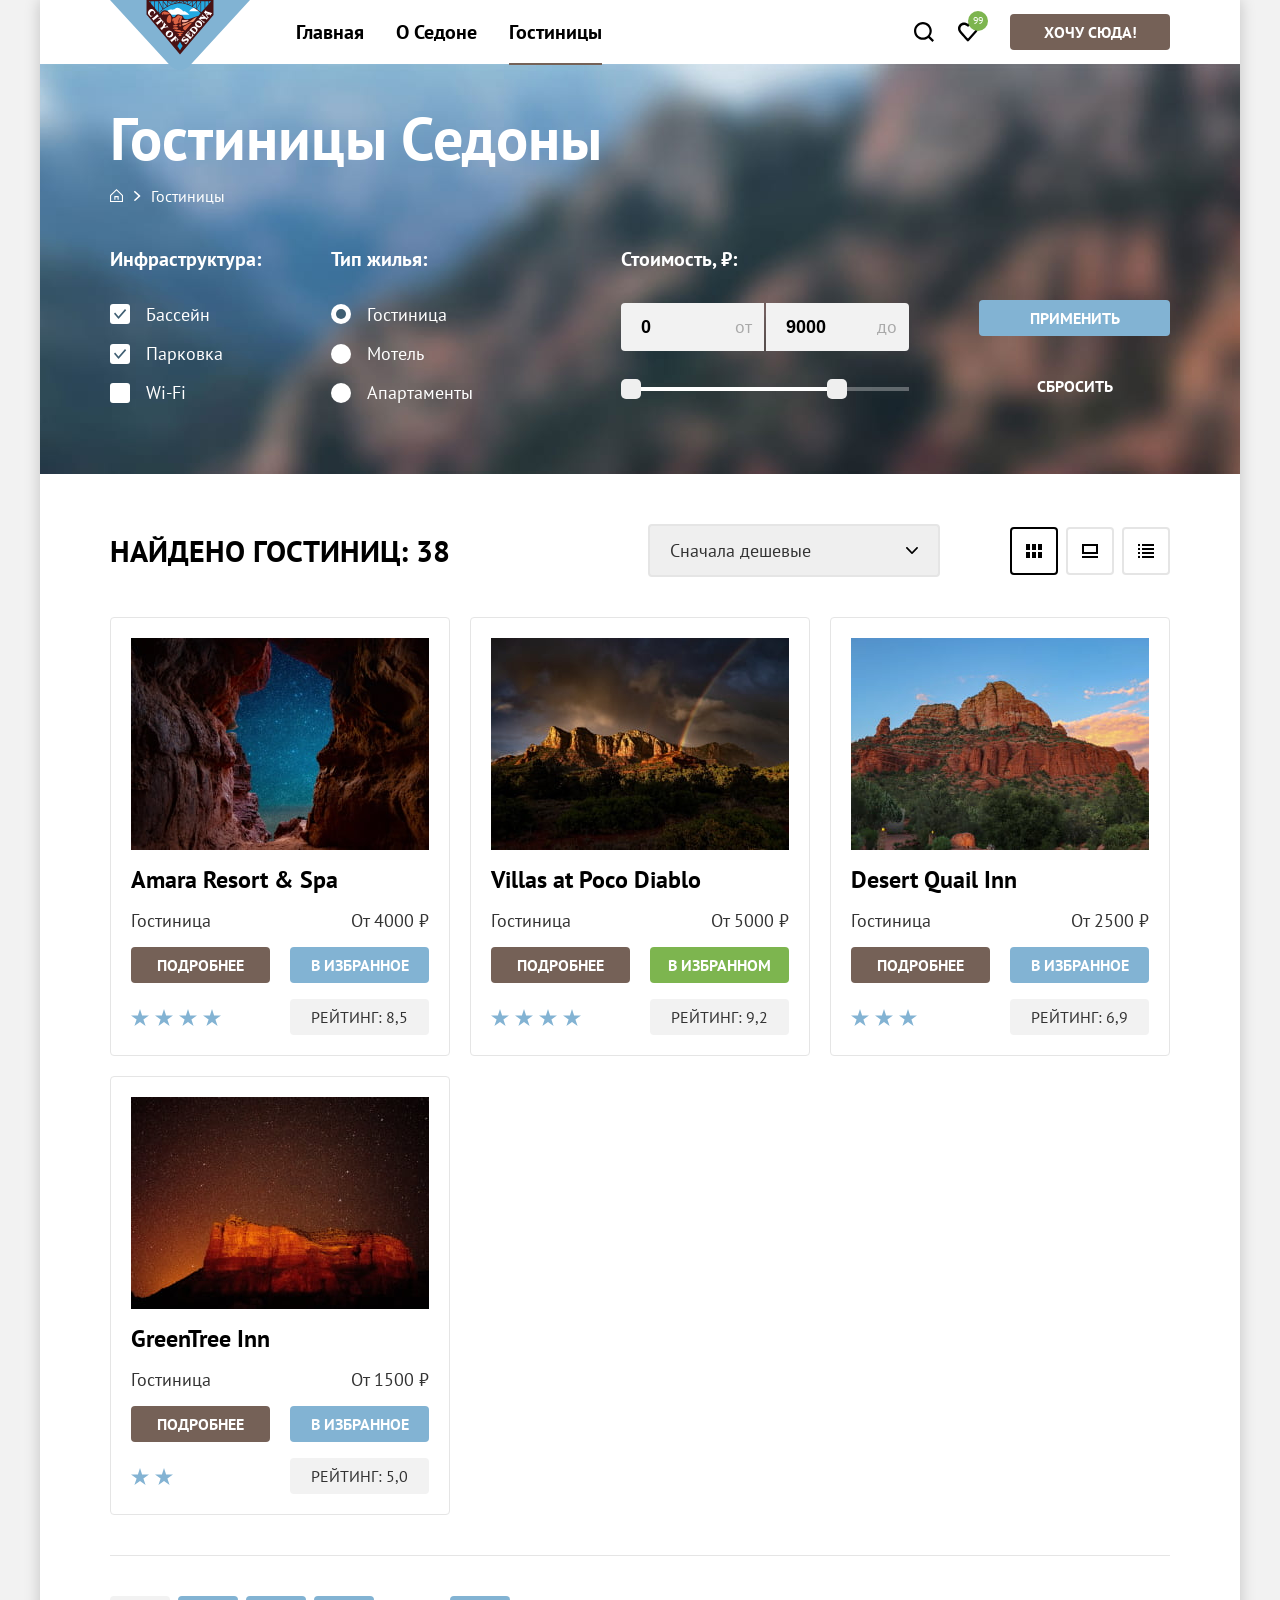
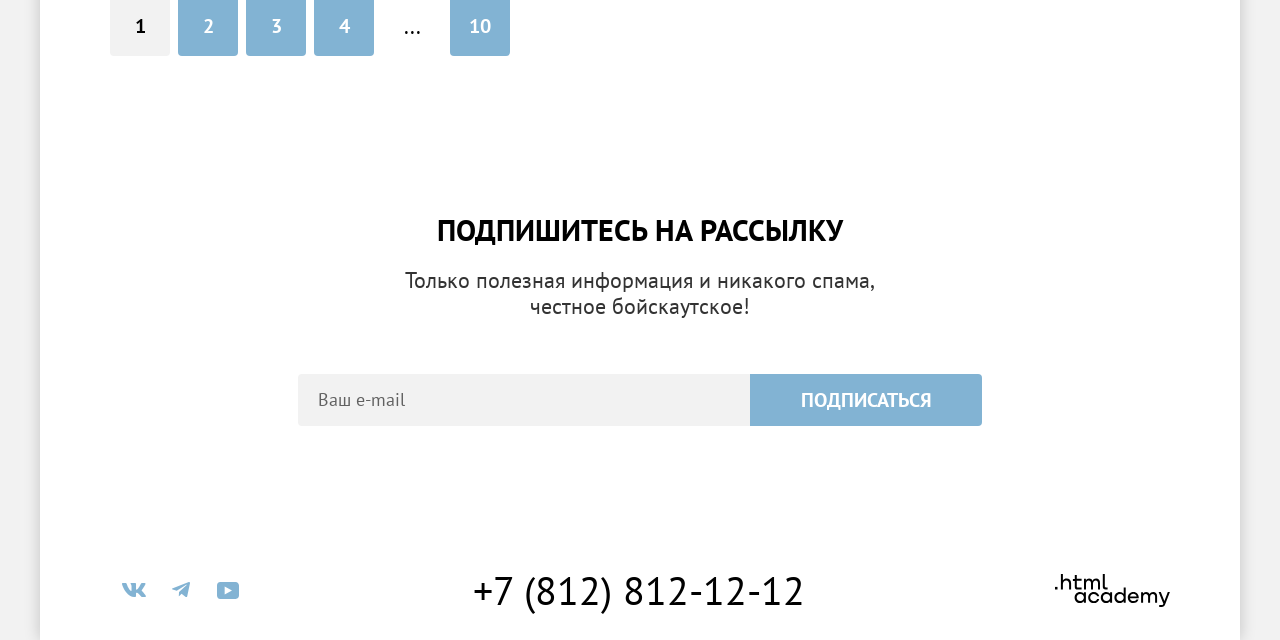
==== commit ea7f3011: "оформляет декоративные элементы" ====
--- a/catalog.html
+++ b/catalog.html
@@ -234,7 +234,7 @@
 
             <li class="result__item card">
               <a href="#" class="card__link">
-                <img src="images/hotels/greentree-inn.jpg" width="300" height="212" alt="Вид с гостиницы GreenTree Inn." class="card__img">
+                <img src="images/hotels/greentree-inn.jpg" width="300" height="212" alt="Вид из гостиницы GreenTree Inn." class="card__img">
               </a>
               <a href="#" class="card__title-link">
                 <h3 class="card__title">GreenTree Inn</h3>
--- a/styles/style.css
+++ b/styles/style.css
@@ -266,6 +266,13 @@
   outline: none;
 }
 
+@supports not selector(:focus-visible) {
+  .navigation__button:focus {
+    background-color: #615048;
+    outline: none;
+  }
+}
+
 .navigation__button:active {
   background-color: #756157;
   color: rgba(255, 255, 255, .3);
@@ -280,7 +287,7 @@
   line-height: 120%;
   text-decoration: none;
   color: #000000;
-  transition: color .2s;
+  transition: color .2s, opacity .3s;
   outline: none;
 }
 
@@ -305,9 +312,26 @@
   right: 16px;
 }
 
+.navigation__link:focus-visible {
+  opacity: .6;
+}
+
+@supports not selector(:focus-visible) {
+  .navigation__link:focus {
+    opacity: .6;
+  }
+}
+
 .navigation__link:focus-visible:before {
   left: 16px;
   right: 16px;
+}
+
+@supports not selector(:focus-visible) {
+  .navigation__link:focus:before {
+    left: 16px;
+    right: 16px;
+  }
 }
 
 .navigation__link:active:not(.navigation__link_active) {
@@ -540,7 +564,12 @@
 
 .hotel-search__button:focus-visible {
   background-color: #615048;
-  outline: none;
+}
+
+@supports not selector(:focus-visible) {
+  .hotel-search__button:focus {
+    background-color: #615048;
+  }
 }
 
 .hotel-search__button:active {
@@ -614,7 +643,7 @@
   color: #ffffff;
   background-color: #82b3d3;
   border-radius: 0 4px 4px 0;
-   outline: none;
+  outline: none;
 }
 
 .subscribe__button:hover {
@@ -623,6 +652,12 @@
 
 .subscribe__button:focus-visible {
   background-color: #68A2CA;
+}
+
+@supports not selector(:focus-visible) {
+  .subscribe__button:focus {
+    background-color: #68A2CA;
+  }
 }
 
 .subscribe__button:active {
@@ -669,6 +704,12 @@
   background-color: #68A2CA;
 }
 
+@supports not selector(:focus-visible) {
+  .socials__link:focus {
+    background-color: #68A2CA;
+  }
+}
+
 .socials__link:active {
   background-color: rgba(104, 162, 202, .3);
 }
@@ -711,12 +752,18 @@
   color: #756157;
 }
 
+@supports not selector(:focus-visible) {
+  .contacts__phone:focus {
+    color: #756157;
+  }
+}
+
 .contacts__phone:active {
   color: rgba(117, 97, 87, .3);
 }
 
 .developer {
-  flex-basis: 115px;
+  flex-basis: 200px;
   min-height: 33px;
   display: flex;
   align-items: center;
@@ -725,7 +772,7 @@
   background-color: #000000;
   mask-image: url("../images/icons/developer.svg");
   mask-size: 115px 33px;
-  mask-position: center;
+  mask-position: right center;
   mask-repeat: no-repeat;
   outline: none;
   transition: background-color .3s;
@@ -819,6 +866,12 @@
   background-color: rgba(255, 255, 255, .3);
 }
 
+@supports not selector(:focus-visible) {
+  .breadcrumbs__link_home:focus {
+    background-color: rgba(255, 255, 255, .3);
+  }
+}
+
 .breadcrumbs__link_home:active {
   background-color: rgba(255, 255, 255, .7);
 }
@@ -829,6 +882,12 @@
 
 .breadcrumbs__link:not(.breadcrumbs__link_active):focus-visible {
   color: rgba(255, 255, 255, .3);
+}
+
+@supports not selector(:focus-visible) {
+  .breadcrumbs__link:not(.breadcrumbs__link_active):focus {
+    color: rgba(255, 255, 255, .3);
+  }
 }
 
 .breadcrumbs__link:not(.breadcrumbs__link_active):active {
@@ -906,6 +965,12 @@
 
 .filter__fieldset-item input:focus-visible {
   outline-color: #83B3D3;
+}
+
+@supports not selector(:focus-visible) {
+  .filter__fieldset-item input:focus {
+    outline-color: #83B3D3;
+  }
 }
 
 .filter__fieldset-label:active {
@@ -1038,6 +1103,12 @@
   background-color: #68A2CA;
 }
 
+@supports not selector(:focus-visible) {
+  .filter__button:focus {
+    background-color: #68A2CA;
+  }
+}
+
 .filter__button:active {
   background-color: #82b3d3;
   color: rgba(255, 255, 255, .3)
@@ -1059,6 +1130,13 @@
 .filter__button_reset:focus-visible {
   background-color: transparent;
   outline: 3px solid #83B3D3;
+}
+
+@supports not selector(:focus-visible) {
+  .filter__button_reset:focus {
+    background-color: transparent;
+    outline: 3px solid #83B3D3;
+  }
 }
 
 .filter__button_reset:active {
@@ -1111,6 +1189,12 @@
   border-color: #68a2ca;
 }
 
+@supports not selector(:focus-visible) {
+  .result__select:focus {
+    border-color: #68a2ca;
+  }
+}
+
 .result__select:active {
   border-color: rgba(104, 162, 202, .7);
 }
@@ -1216,6 +1300,12 @@
   opacity: .8;
 }
 
+@supports not selector(:focus-visible) {
+  .card__link:focus {
+    opacity: .8;
+  }
+}
+
 .card__link:active {
   opacity: .7;
 }
@@ -1266,6 +1356,12 @@
   background-color: #615048;
 }
 
+@supports not selector(:focus-visible) {
+  .card__more:focus {
+    background-color: #615048;
+  }
+}
+
 .card__more:active {
   background-color: #756157;
   color: rgba(255, 255, 255, .3);
@@ -1284,6 +1380,12 @@
   background-color: #68A2CA;
 }
 
+@supports not selector(:focus-visible) {
+  .button_favorites:focus {
+    background-color: #68A2CA;
+  }
+}
+
 .button_favorites:active {
   background-color: #82b3d3;
   color: rgba(255, 255, 255, .3)
@@ -1300,6 +1402,12 @@
 
 .button_in-favorites:focus-visible {
   background-color: #6C9E42;
+}
+
+@supports not selector(:focus-visible) {
+  .button_in-favorites:focus {
+    background-color: #6C9E42;
+  }
 }
 
 .button_in-favorites:active {
@@ -1402,6 +1510,12 @@
   background-color: #68A2CA;
 }
 
+@supports not selector(:focus-visible) {
+ .result__pagination-link:focus {
+    background-color: #68A2CA;
+  }
+}
+
 .result__pagination-link:active:not(.result__pagination-link_current):not(.result__pagination-link_dotted) {
   background-color: #82b3d3;
   color: rgba(255, 255, 255, .3)
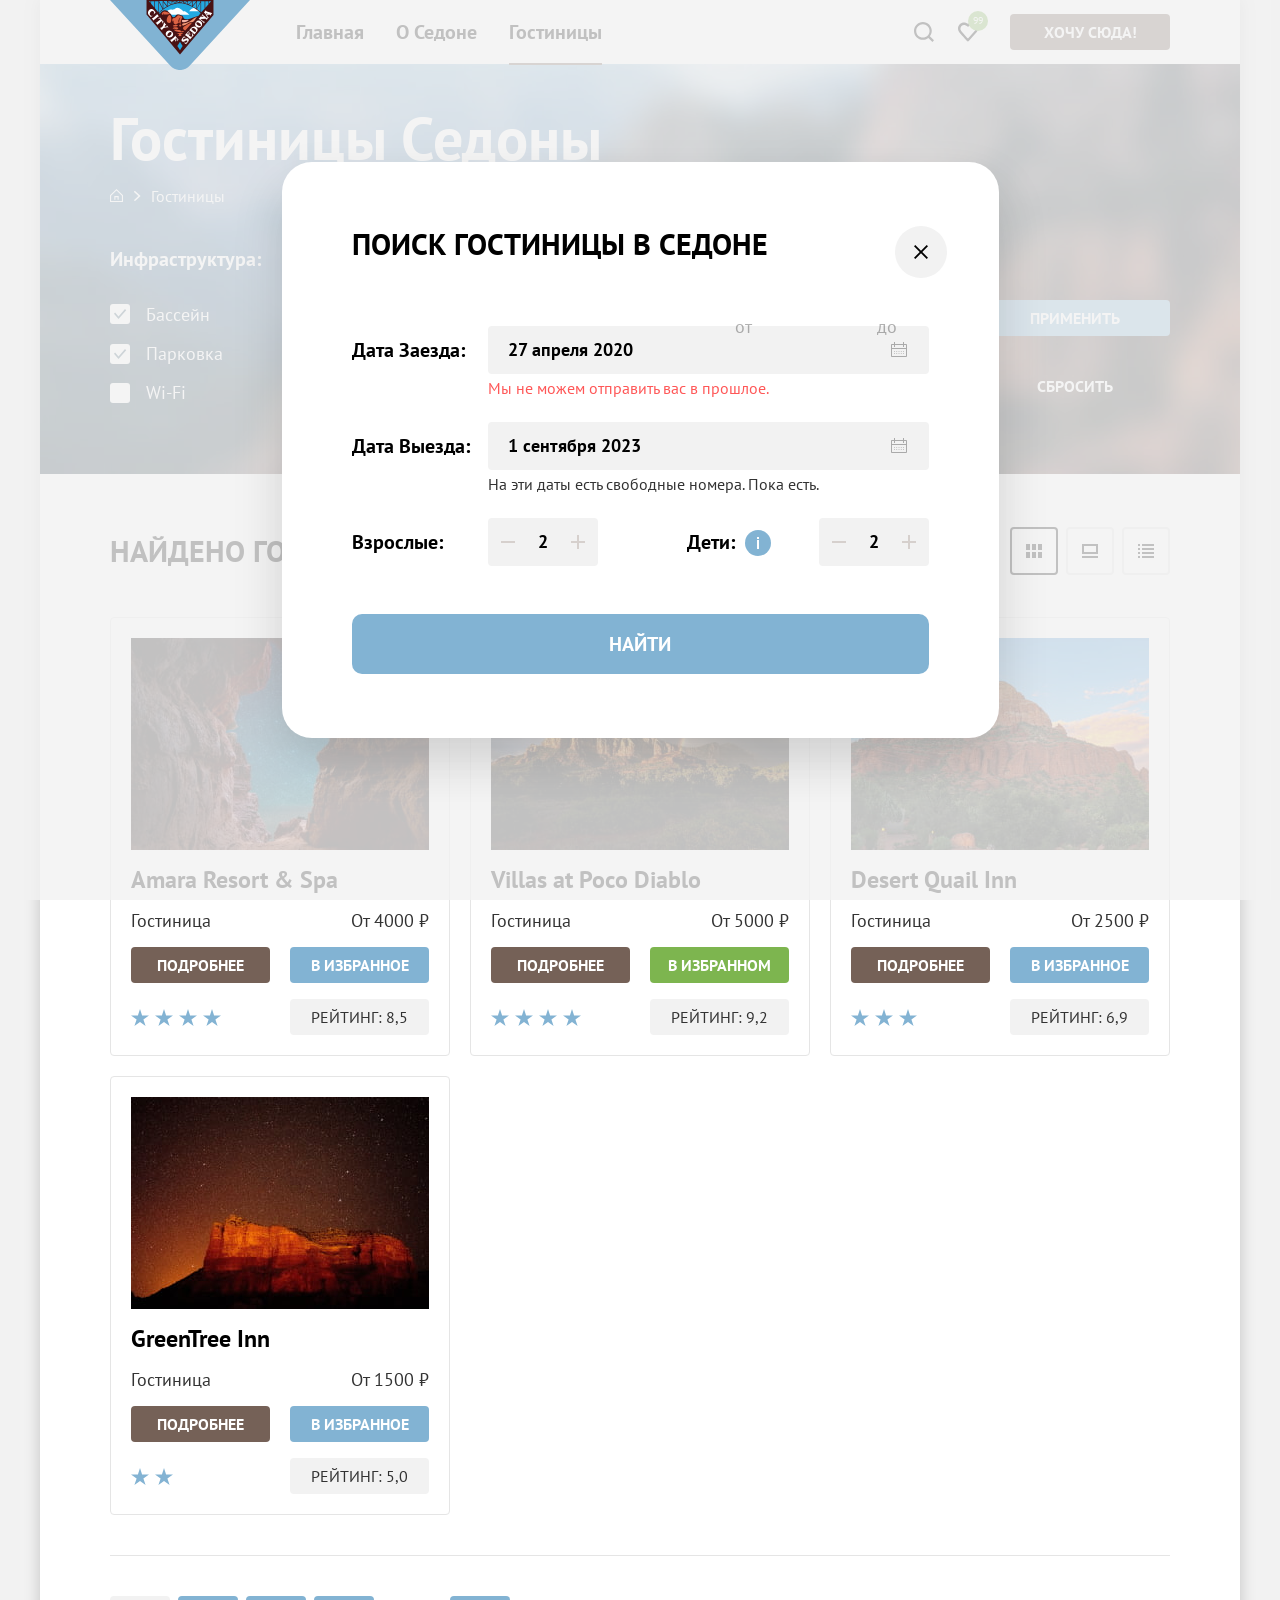
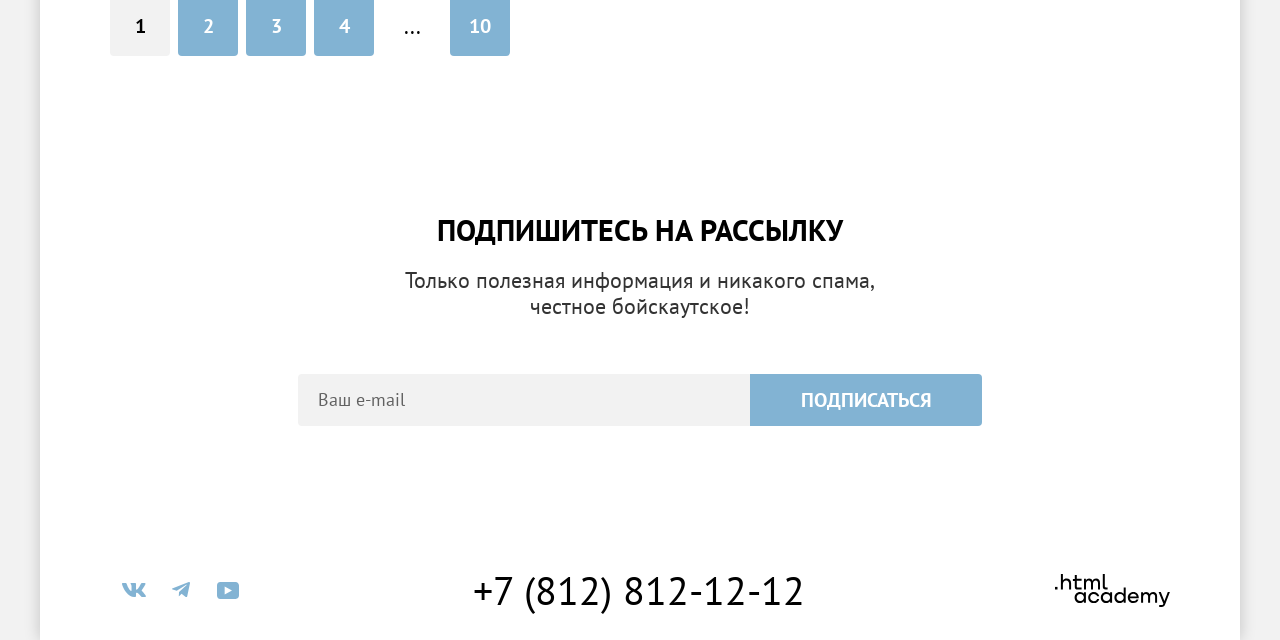
==== commit 7a660834: "попапы и формы" ====
--- a/catalog.html
+++ b/catalog.html
@@ -119,11 +119,11 @@
               <legend class="filter__subtitle">Стоимость, ₽:</legend>
               <p class="filter__input-wrap">
                 <label>
-                  <input type="text" value="0" class="filter__input filter__input_from">
+                  <input type="number" value="0" class="filter__input filter__input_from">
                   <span class="filter__input-text">От</span>
                 </label>
                 <label>
-                  <input type="text" value="9000" class="filter__input filter__input_to">
+                  <input type="number" value="9000" class="filter__input filter__input_to">
                   <span class="filter__input-text">До</span>
                 </label>
               </p>
@@ -316,5 +316,82 @@
         </a>
       </footer>
     </div>
+
+    <div class="modal-wrapper modal-open">
+      <div class="modal">
+        <button class="modal__close" type="button">
+          <span class="visually-hidden">Закрыть модальное окно</span>
+          <svg width="14" height="14" viewBox="0 0 14 14" xmlns="http://www.w3.org/2000/svg">
+            <path d="M14 1.29231L12.7077 0L7 5.70769L1.29231 0L0 1.29231L5.70769 7L0 12.7077L1.29231 14L7 8.29231L12.7077 14L14 12.7077L8.29231 7L14 1.29231Z" />
+          </svg>
+        </button>
+        <section class="modal__inner">
+          <h2 class="title modal__title">Поиск гостиницы в Седоне</h2>
+          <form class="modal__form" action="https://echo.htmlacademy.ru" method="post">
+            <label class="modal__row">
+              <span class="modal__input-text">Дата заезда:</span>
+              <div class="modal__input-wrap">
+                <div class="modal__input-base">
+                  <input type="text" value="27 апреля 2020" name="start" placeholder="Укажите дату" class="modal__input">
+                  <button class="modal__date-btn" type="button">
+                    <span class="visually-hidden">Выбрать дату заезда</span>
+                  </button>
+                </div>
+                <span class="modal__input-info modal__input-info_warning">Мы не можем отправить вас в прошлое.</span>
+              </div>
+            </label>
+            <label class="modal__row">
+              <span class="modal__input-text">Дата выезда:</span>
+              <div class="modal__input-wrap">
+                <div class="modal__input-base">
+                  <input type="text" value="1 сентября 2023" name="end" placeholder="Укажите дату" class="modal__input">
+                  <button class="modal__date-btn" type="button">
+                    <span class="visually-hidden">Выбрать дату выезда</span>
+                  </button>
+                </div>
+                <span class="modal__input-info">На эти даты есть свободные номера. Пока есть.</span>
+              </div>
+            </label>
+            <label  class="modal__row modal__row_adult">
+              <span class="modal__input-text">Взрослые:</span>
+              <div class="modal__num-base">
+                <input type="number" value="2" name="adult" class="modal__input modal__input_num">
+                <button class="modal__num-btn modal__num-btn_decrease" type="button">
+                  <span class="visually-hidden">Уменьшить количество детей</span>
+                </button>
+                <button class="modal__num-btn modal__num-btn_increase" type="button">
+                  <span class="visually-hidden">Увеличить количество детей</span>
+                </button>
+              </div>
+            </label>
+            <label  class="modal__row modal__row_child">
+              <div class="modal__input-text modal__input-text_child">
+                <span>Дети:</span>
+                <span class="tooltip">
+                  <button class="tooltip-toggle" type="button" aria-labelledby="tooltip-label-date">
+                    <svg width="2" height="12" viewBox="0 0 2 12" fill="none" xmlns="http://www.w3.org/2000/svg">
+                      <path fill-rule="evenodd" clip-rule="evenodd" d="M0 0H2V2H0V0ZM2 12H0V3H2V12Z" fill="white" />
+                    </svg>
+                  </button>
+                  <span class="tooltip-text" role="tooltip" id="tooltip-label-date">
+                    Укажите количество детей, которые будут c вами, возраст которых от 6 до 18 лет. Дети до 6 лет размещаются бесплатно.
+                  </span>
+                </span>
+              </div>
+              <div class="modal__num-base">
+                <input type="number" value="2" name="child" class="modal__input modal__input_num">
+                <button class="modal__num-btn modal__num-btn_decrease" type="button">
+                  <span class="visually-hidden">Уменьшить количество детей</span>
+                </button>
+                <button class="modal__num-btn modal__num-btn_increase" type="button">
+                  <span class="visually-hidden">Увеличить количество детей</span>
+                </button>
+              </div>
+            </label>
+            <button class="modal__button button" type="submit">Найти</button>
+          </form>
+        </section>
+      </div>
+    </div>
   </body>
 </html>
--- a/styles/style.css
+++ b/styles/style.css
@@ -990,7 +990,14 @@
   border: none;
   background-color: #f2f2f2;
   outline: 3px solid transparent;
+  -moz-appearance: textfield;
   transition: background-color .3s, outline-color .3s;
+}
+
+.filter__input::-webkit-outer-spin-button,
+.filter__input::-webkit-inner-spin-button {
+  appearance: textfield;
+  -webkit-appearance: none;
 }
 
 .filter__input:hover {
@@ -1520,3 +1527,413 @@
   background-color: #82b3d3;
   color: rgba(255, 255, 255, .3)
 }
+
+.modal-wrapper {
+  position: fixed;
+  top: 0;
+  left: 0;
+  width: 100%;
+  height: 100%;
+  background-color: rgba(242, 242, 242, 0.8);
+  display: none;
+}
+
+.modal-open {
+  display: flex;
+}
+
+.modal {
+  position: relative;
+  margin: auto;
+  width: 717px;
+  min-height: 576px;
+  border-radius: 30px;
+  padding: 64px 70px;
+  box-shadow: 0 25px 50px 0 rgba(0, 0, 0, 0.15);
+  background-color: #ffffff;
+}
+
+.modal__title {
+  max-width: 500px;
+  margin-bottom: 64px;
+}
+
+.modal__close {
+  position: absolute;
+  top: 64px;
+  right: 52px;
+  width: 52px;
+  height: 52px;
+  border-radius: 50%;
+  padding: 0;
+  border: 0;
+  display: flex;
+  justify-content: center;
+  align-items: center;
+  cursor: pointer;
+  background-color: #f2f2f2;
+  outline: 3px solid transparent;
+}
+
+.modal__close svg{
+  margin-left: 1px;
+  fill: #000000;
+}
+
+.modal__close:hover {
+  background-color: #e6e6e6;
+}
+
+.modal__close:focus-visible {
+  outline-color:#82B3D3;
+}
+
+@supports not selector(:focus-visible) {
+  .modal__close:focus {
+    outline-color:#82B3D3;
+  }
+}
+
+.modal__close:active svg {
+  outline-color: transparent;
+  fill: rgb(0, 0, 0, .3);
+}
+
+.modal__form {
+  display: grid;
+  grid-template-columns: 1fr 242px;
+  gap: 23px;
+}
+
+.modal__row {
+  display: flex;
+  row-gap: 10px;
+  grid-column: 1/-1;
+}
+
+.modal__input-wrap {
+  display: flex;
+  flex-wrap: wrap;
+  gap: 4px;
+}
+
+.modal__row:last-of-type {
+  margin-bottom: 25px;
+}
+
+.modal__row_adult {
+  grid-column: 1/2;
+  align-self: start;
+}
+
+.modal__row_child {
+  grid-column: 2/3;
+  justify-content: space-between;
+}
+
+.modal__input-text {
+  width: 136px;
+  flex-shrink: 0;
+  padding-top: 12px;
+  font-weight: 700;
+  font-size: 20px;
+  line-height: 120%;
+  text-transform: capitalize;
+  color: #000000;
+}
+
+.modal__input-base {
+  position: relative;
+  min-width: 0;
+  width: 100%;
+  flex-grow: 1;
+}
+
+.modal__input {
+  min-width: 0;
+  width: 100%;
+  padding: 12px 60px 12px 20px;
+  font-family: inherit;
+  font-size: inherit;
+  line-height: 133%;
+  font-weight: 700;
+  color: #000000;
+  background-color: #f2f2f2;
+  border: none;
+  border-radius: 4px;
+  outline: 3px solid transparent;
+  transition: background-color .3s, outline-color .3s;
+}
+
+.modal__input:placeholder{
+  font-weight: 700;
+  font-size: 18px;
+  line-height: 133%;
+  font-family: inherit;
+  color: rgb(0, 0, 0, .6);
+}
+
+.modal__input_num {
+  -moz-appearance: textfield;
+  width: 100%;
+  padding: 12px 40px 12px 40px;
+  text-align: center;
+  background-image: none;
+}
+
+.modal__input_num::-webkit-outer-spin-button,
+.modal__input_num::-webkit-inner-spin-button {
+  appearance: textfield;
+  -webkit-appearance: none;
+}
+
+.modal__num-base {
+  position: relative;
+  width: 110px;
+  flex-grow: 0;
+}
+
+.modal__num-btn {
+  position: absolute;
+  top: 50%;
+  transform: translateY(-50%);
+  height: 20px;
+  width: 20px;
+  padding: 0;
+  border: none;
+  background-color: transparent;
+  cursor: pointer;
+  outline: 3px solid transparent;
+  border-radius: 4px;
+  transition: opacity .3s outline .3s;
+}
+
+.modal__input-text_child {
+  width: auto;
+}
+
+.modal__num-btn_decrease {
+  left: 10px;
+}
+
+.modal__num-btn_decrease::before{
+  content: "";
+  position: absolute;
+  top: 50%;
+  left: 50%;
+  transform: translate(-50%, -50%);
+  width: 14px;
+  height: 2px;
+  background-color: #d6d0cd;
+  transition: background-color .3s;
+}
+
+.modal__num-btn_increase {
+  right: 10px;
+}
+
+.modal__num-btn_increase::before{
+  content: "";
+  position: absolute;
+  top: 50%;
+  left: 50%;
+  transform: translate(-50%, -50%);
+  width: 14px;
+  height: 2px;
+  background-color: #d6d0cd;
+  transition: background-color .3s;
+}
+
+.modal__num-btn_increase::after{
+  content: "";
+  position: absolute;
+  top: 50%;
+  left: 50%;
+  transform: translate(-50%, -50%) rotate(90deg);
+  width: 14px;
+  height: 2px;
+  background-color: #d6d0cd;
+  transition: background-color .3s;
+}
+
+
+
+.modal__num-btn:hover::after, .modal__num-btn:hover::before {
+  background-color: #000000;
+}
+
+.modal__num-btn:focus-visible {
+  outline-color:#82B3D3;
+}
+
+@supports not selector(:focus-visible) {
+  .modal__num-btn:focus {
+    outline-color:#82B3D3;
+  }
+}
+
+.modal__num-btn:focus-visible::after, .modal__num-btn:focus-visible::before {
+  background-color: #000000;
+}
+
+@supports not selector(:focus-visible) {
+  .modal__num-btn:focus::after, .modal__num-btn:focus::before {
+    background-color: #000000;
+  }
+}
+
+.modal__num-btn:active {
+  outline-color: transparent;
+}
+
+.modal__num-btn:active::after, .modal__num-btn:active::before {
+  background-color: #d6d0cd;
+}
+
+
+.modal__input:hover {
+  background-color: #e6e6e6;
+}
+
+.modal__input:focus {
+  outline-color:#83B3D3;
+}
+
+.modal__input-info {
+  width: 100%;
+  min-height: 21px;
+  font-size: 16px;
+  line-height: 131%;
+  color: #333333;
+}
+
+.modal__input-info_warning {
+  color: #ff5757;
+}
+
+.modal__date-btn {
+  position: absolute;
+  top: 0;
+  right: 0;
+  height: 100%;
+  width: 60px;
+  padding: 0;
+  border: none;
+  outline: none;
+  cursor: pointer;
+  background-image: url("../images/icons/date.svg");
+  background-position: 22px center;
+  background-size: 16px 15px;
+  background-repeat: no-repeat;
+  background-color: transparent;
+  transition: opacity .3s;
+}
+
+.modal__date-btn:hover {
+  opacity: .5;
+}
+
+.modal__date-btn:focus-visible {
+  opacity: .5;
+  outline-color:#83B3D3;
+}
+
+@supports not selector(:focus-visible) {
+  .modal__date-btn:focus {
+    opacity: .5;
+    outline-color:#83B3D3;
+  }
+}
+
+.modal__date-btn:active {
+  opacity: .9;
+}
+
+.modal__button {
+  grid-column: 1/-1;
+  padding: 18px 77px;
+  min-height: 60px;
+  font-size: 20px;
+  line-height: 120%;
+  color: #ffffff;
+  background-color: #82b3d3;
+  outline: none;
+  border-radius: 10px;
+}
+
+.modal__button:hover {
+  background-color: #68A2CA;
+}
+
+.modal__button:focus-visible {
+  background-color: #68A2CA;
+}
+
+@supports not selector(:focus-visible) {
+  .modal__button:focus {
+    background-color: #68A2CA;
+  }
+}
+
+.modal__button:active {
+  background-color: #82b3d3;
+  color: rgba(255, 255, 255, .3)
+}
+
+.modal__input-text_child {
+  display: flex;
+  gap: 10px;
+}
+
+.tooltip {
+  position: relative;
+}
+
+.tooltip-text {
+  position:absolute;
+  top: calc(100% + 6px);
+  left: 50%;
+  transform: translateX(-50%);
+  width: 256px;
+  padding: 15px 18px 18px 22px;
+  background-color: #333333;
+  color: #ffffff;
+  font-weight: 400;
+  font-size: 16px;
+  line-height: 125%;
+  box-shadow: 0 15px 30px 0 rgba(0, 0, 0, .3);
+  border-radius: 10px;
+  text-transform: none;
+  display: none;
+}
+
+.tooltip-toggle:hover + .tooltip-text,
+.tooltip-toggle:focus + .tooltip-text {
+  display: block;
+}
+
+.tooltip-toggle {
+  width: 26px;
+  height: 26px;
+  padding: 0;
+  border-radius: 50%;
+  background-color: #82b3d3;
+  border: none;
+  outline: none;
+  display: flex;
+  justify-content: center;
+  align-items: center;
+}
+
+.tooltip-text:after {
+  content:'';
+  background-image: url("../images/icons/triangle.svg");
+  width: 19px;
+  height: 9px;
+  position:absolute;
+  bottom: 100%;
+  left:0;
+  right:0;
+  margin-left: auto;
+  margin-right: auto;
+}
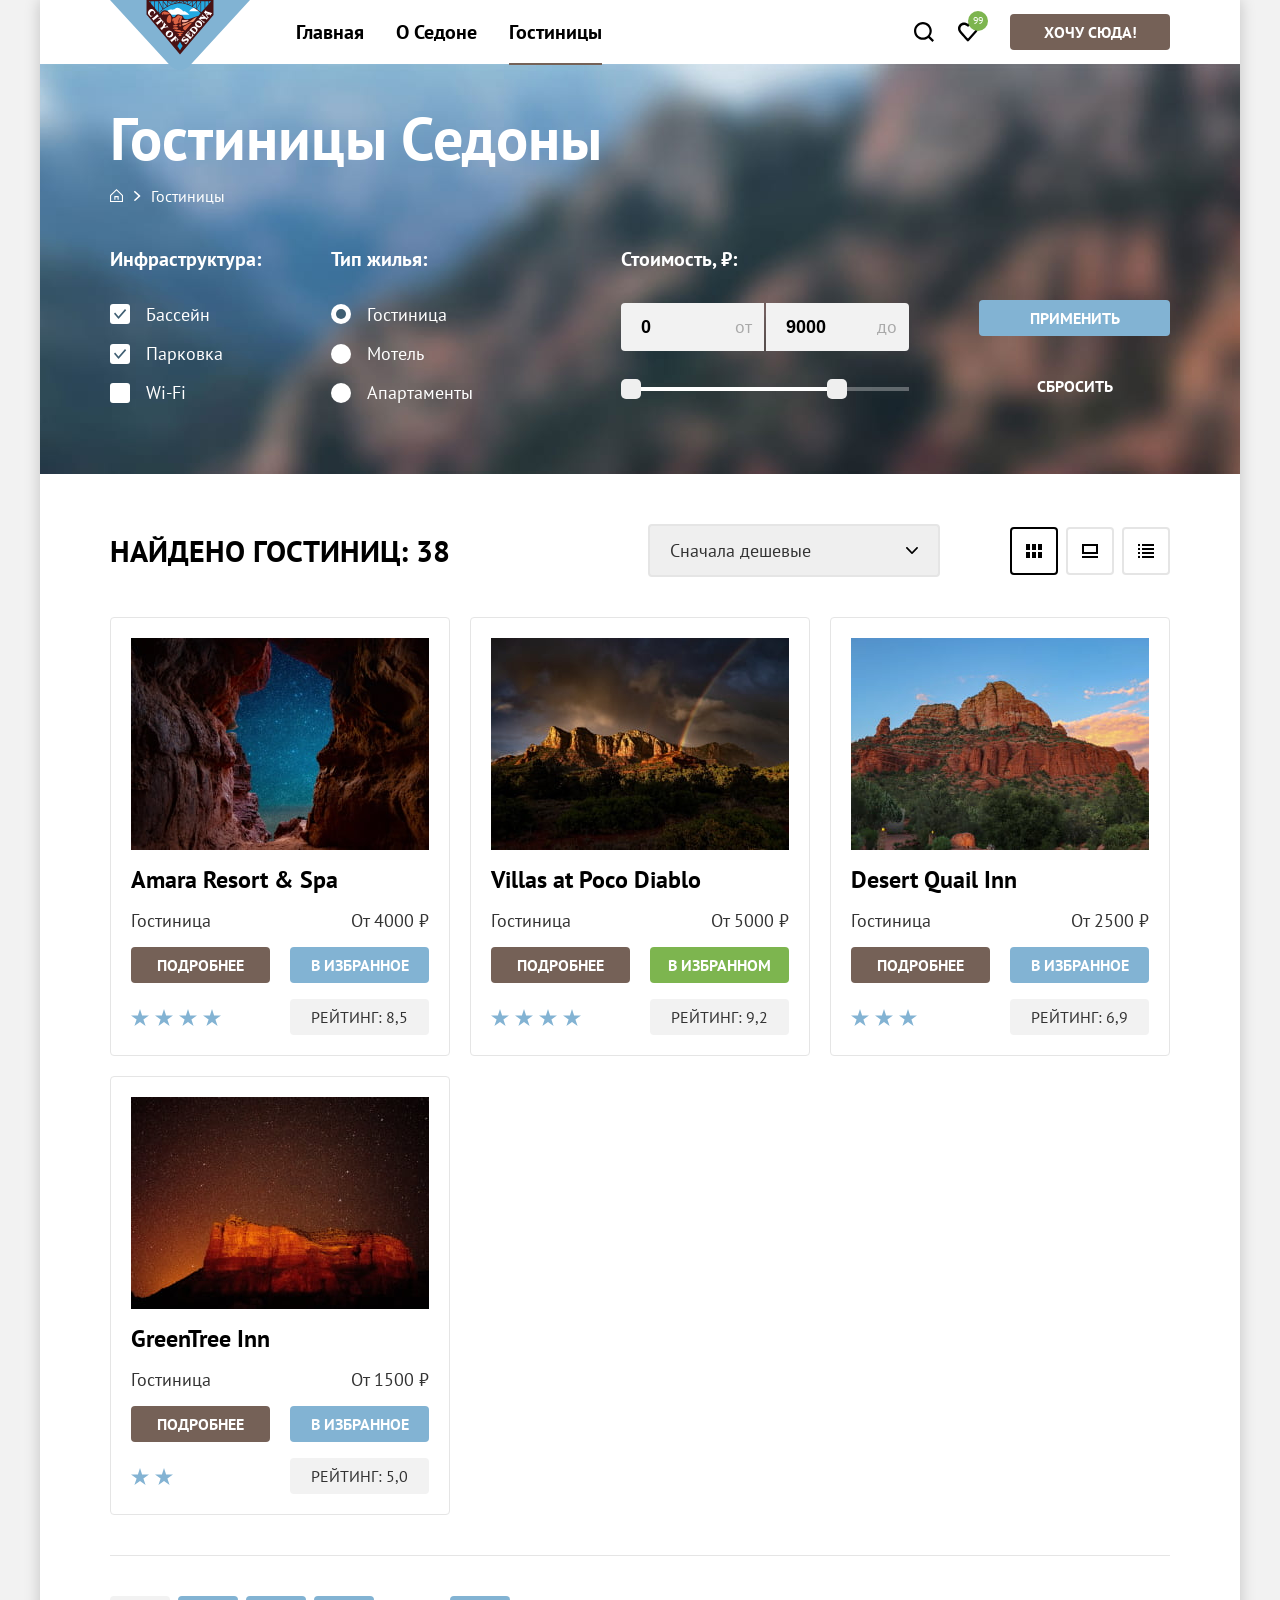
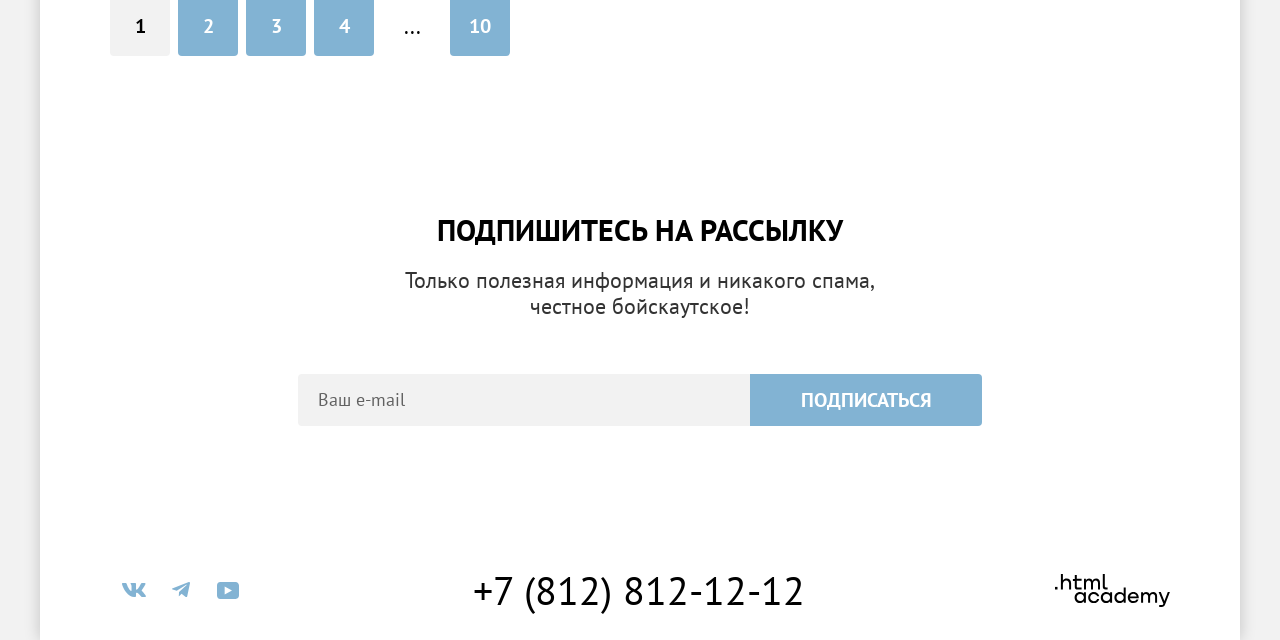
==== commit 5d1f1cf2: "добавляет javascript" ====
--- a/catalog.html
+++ b/catalog.html
@@ -149,7 +149,7 @@
               Найдено гостиниц: <span class="result__num">38</span>
             </h2>
 
-            <select class="result__select" aria-label="Сортировать">
+            <select name="sort" class="result__select" aria-label="Сортировать">
               <option value="cheap" selected>Сначала дешевые</option>
               <option value="expensive">Сначала дорогие</option>
               <option value="popular">Сначала популярные</option>
@@ -317,81 +317,5 @@
       </footer>
     </div>
 
-    <div class="modal-wrapper modal-open">
-      <div class="modal">
-        <button class="modal__close" type="button">
-          <span class="visually-hidden">Закрыть модальное окно</span>
-          <svg width="14" height="14" viewBox="0 0 14 14" xmlns="http://www.w3.org/2000/svg">
-            <path d="M14 1.29231L12.7077 0L7 5.70769L1.29231 0L0 1.29231L5.70769 7L0 12.7077L1.29231 14L7 8.29231L12.7077 14L14 12.7077L8.29231 7L14 1.29231Z" />
-          </svg>
-        </button>
-        <section class="modal__inner">
-          <h2 class="title modal__title">Поиск гостиницы в Седоне</h2>
-          <form class="modal__form" action="https://echo.htmlacademy.ru" method="post">
-            <label class="modal__row">
-              <span class="modal__input-text">Дата заезда:</span>
-              <div class="modal__input-wrap">
-                <div class="modal__input-base">
-                  <input type="text" value="27 апреля 2020" name="start" placeholder="Укажите дату" class="modal__input">
-                  <button class="modal__date-btn" type="button">
-                    <span class="visually-hidden">Выбрать дату заезда</span>
-                  </button>
-                </div>
-                <span class="modal__input-info modal__input-info_warning">Мы не можем отправить вас в прошлое.</span>
-              </div>
-            </label>
-            <label class="modal__row">
-              <span class="modal__input-text">Дата выезда:</span>
-              <div class="modal__input-wrap">
-                <div class="modal__input-base">
-                  <input type="text" value="1 сентября 2023" name="end" placeholder="Укажите дату" class="modal__input">
-                  <button class="modal__date-btn" type="button">
-                    <span class="visually-hidden">Выбрать дату выезда</span>
-                  </button>
-                </div>
-                <span class="modal__input-info">На эти даты есть свободные номера. Пока есть.</span>
-              </div>
-            </label>
-            <label  class="modal__row modal__row_adult">
-              <span class="modal__input-text">Взрослые:</span>
-              <div class="modal__num-base">
-                <input type="number" value="2" name="adult" class="modal__input modal__input_num">
-                <button class="modal__num-btn modal__num-btn_decrease" type="button">
-                  <span class="visually-hidden">Уменьшить количество детей</span>
-                </button>
-                <button class="modal__num-btn modal__num-btn_increase" type="button">
-                  <span class="visually-hidden">Увеличить количество детей</span>
-                </button>
-              </div>
-            </label>
-            <label  class="modal__row modal__row_child">
-              <div class="modal__input-text modal__input-text_child">
-                <span>Дети:</span>
-                <span class="tooltip">
-                  <button class="tooltip-toggle" type="button" aria-labelledby="tooltip-label-date">
-                    <svg width="2" height="12" viewBox="0 0 2 12" fill="none" xmlns="http://www.w3.org/2000/svg">
-                      <path fill-rule="evenodd" clip-rule="evenodd" d="M0 0H2V2H0V0ZM2 12H0V3H2V12Z" fill="white" />
-                    </svg>
-                  </button>
-                  <span class="tooltip-text" role="tooltip" id="tooltip-label-date">
-                    Укажите количество детей, которые будут c вами, возраст которых от 6 до 18 лет. Дети до 6 лет размещаются бесплатно.
-                  </span>
-                </span>
-              </div>
-              <div class="modal__num-base">
-                <input type="number" value="2" name="child" class="modal__input modal__input_num">
-                <button class="modal__num-btn modal__num-btn_decrease" type="button">
-                  <span class="visually-hidden">Уменьшить количество детей</span>
-                </button>
-                <button class="modal__num-btn modal__num-btn_increase" type="button">
-                  <span class="visually-hidden">Увеличить количество детей</span>
-                </button>
-              </div>
-            </label>
-            <button class="modal__button button" type="submit">Найти</button>
-          </form>
-        </section>
-      </div>
-    </div>
   </body>
 </html>
--- a/styles/style.css
+++ b/styles/style.css
@@ -1535,11 +1535,13 @@
   width: 100%;
   height: 100%;
   background-color: rgba(242, 242, 242, 0.8);
+  display: flex;
+  z-index: 2;
+  overflow: hidden;
+}
+
+.modal-close {
   display: none;
-}
-
-.modal-open {
-  display: flex;
 }
 
 .modal {
@@ -1586,6 +1588,7 @@
 
 .modal__close:focus-visible {
   outline-color:#82B3D3;
+  background-color: #e6e6e6;
 }
 
 @supports not selector(:focus-visible) {
@@ -1892,7 +1895,7 @@
 .tooltip-text {
   position:absolute;
   top: calc(100% + 6px);
-  left: 50%;
+  left: -10000px;
   transform: translateX(-50%);
   width: 256px;
   padding: 15px 18px 18px 22px;
@@ -1904,12 +1907,14 @@
   box-shadow: 0 15px 30px 0 rgba(0, 0, 0, .3);
   border-radius: 10px;
   text-transform: none;
-  display: none;
+  opacity: 0;
+  transition: opacity .3s;
 }
 
 .tooltip-toggle:hover + .tooltip-text,
 .tooltip-toggle:focus + .tooltip-text {
-  display: block;
+  opacity: 1;
+  left: 50%;
 }
 
 .tooltip-toggle {
@@ -1923,17 +1928,18 @@
   display: flex;
   justify-content: center;
   align-items: center;
+  cursor: pointer;
 }
 
 .tooltip-text:after {
   content:'';
-  background-image: url("../images/icons/triangle.svg");
-  width: 19px;
-  height: 9px;
   position:absolute;
   bottom: 100%;
   left:0;
   right:0;
   margin-left: auto;
   margin-right: auto;
-}
+  width: 19px;
+  height: 9px;
+  background-image: url("../images/icons/triangle.svg");
+}
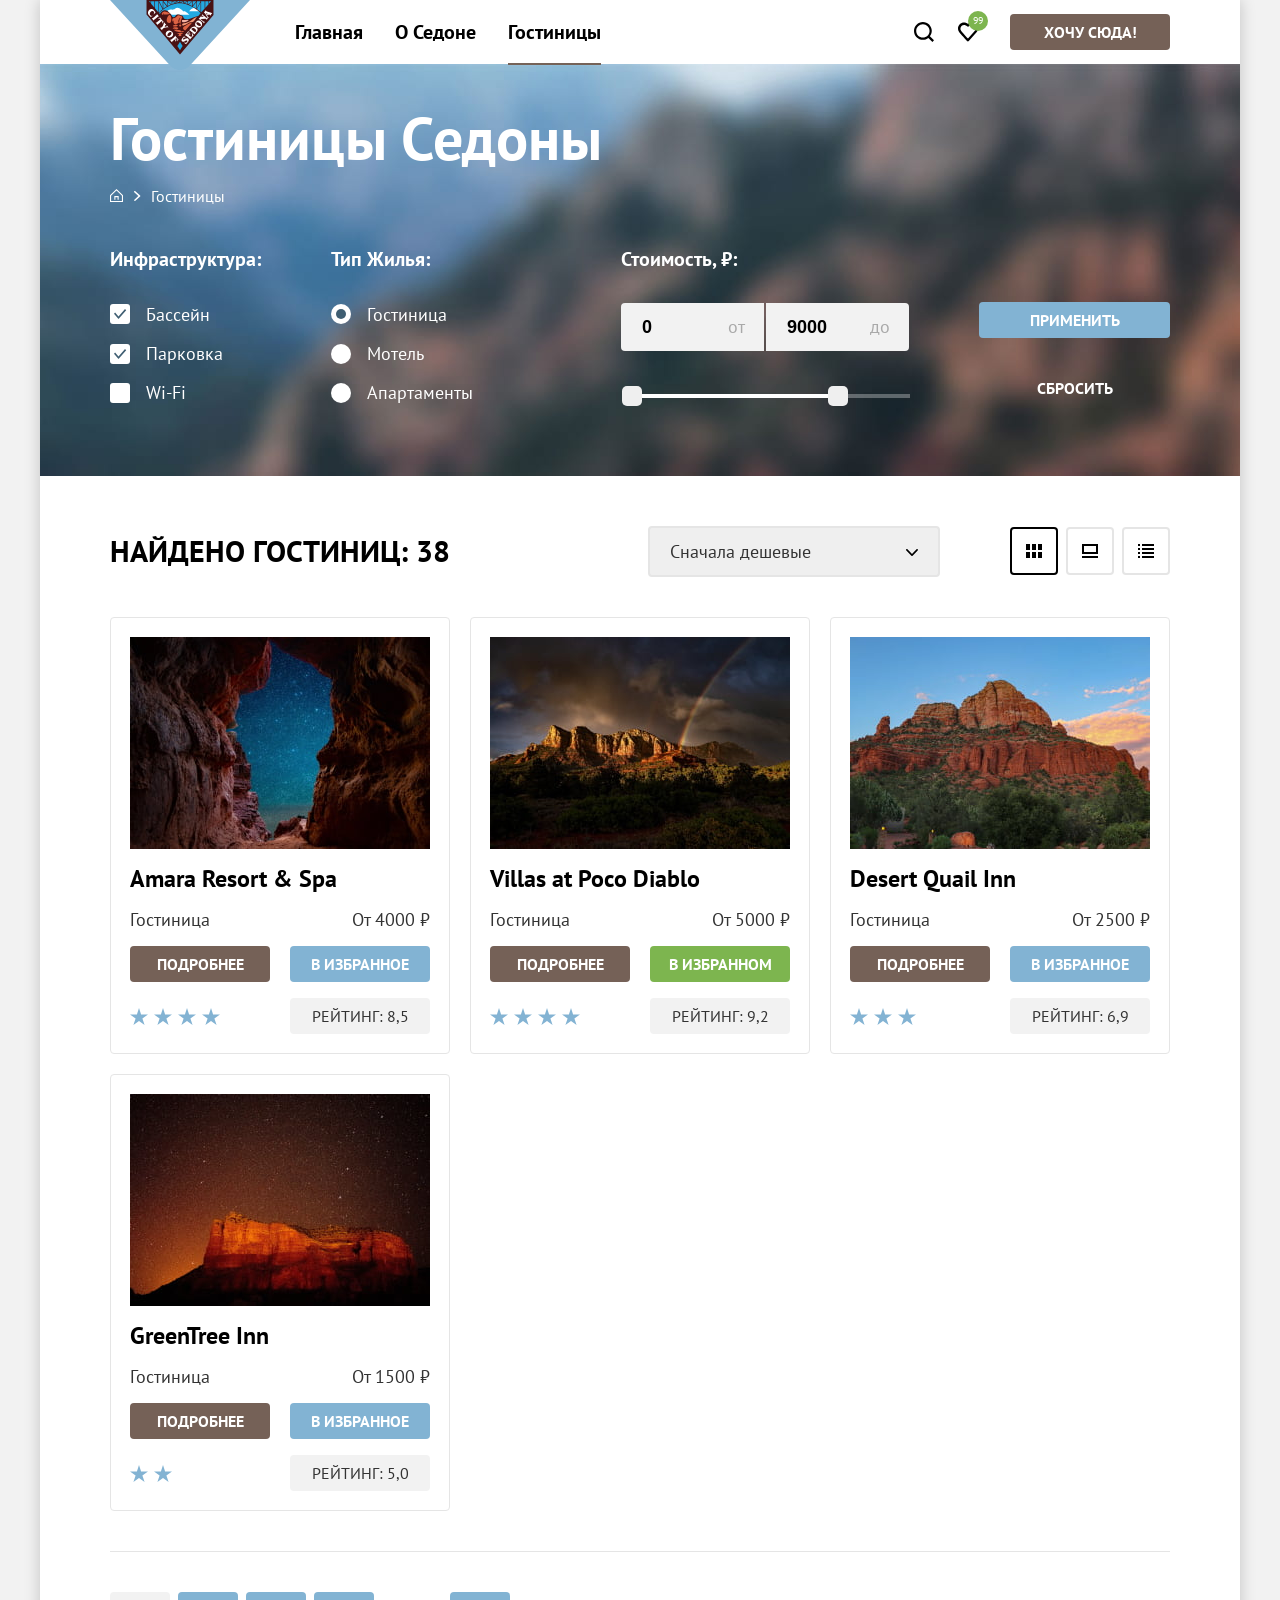
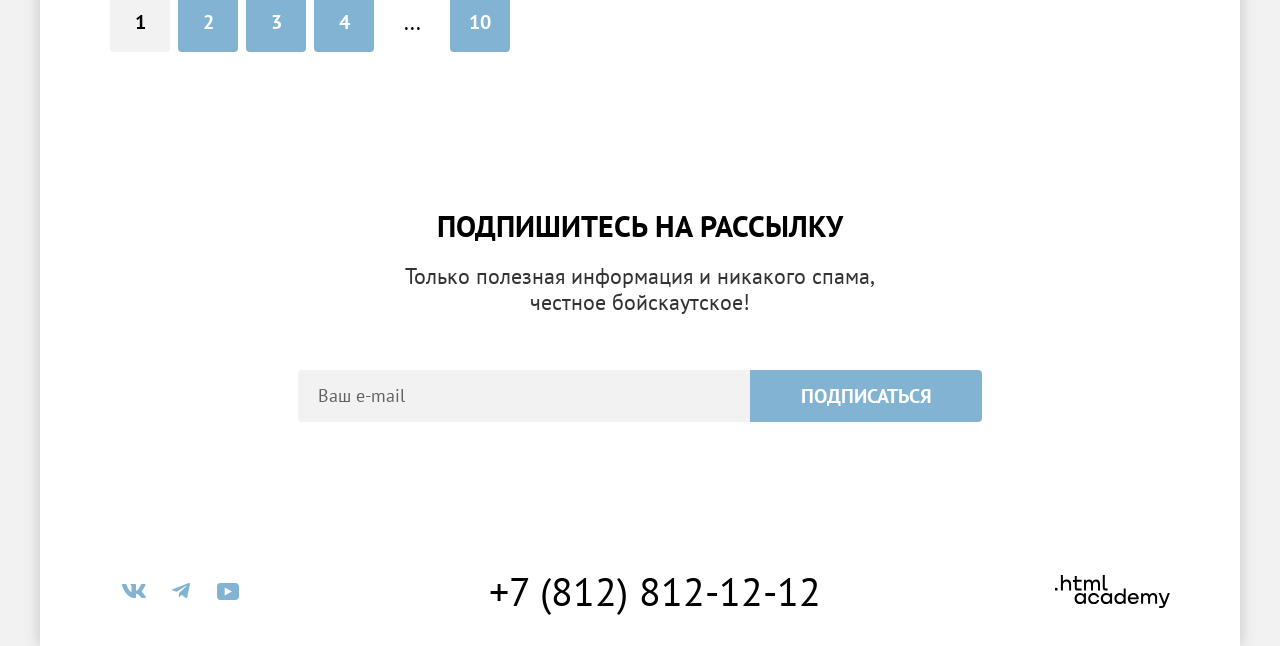
==== commit 08725867: "pixel perfect" ====
--- a/catalog.html
+++ b/catalog.html
@@ -12,17 +12,17 @@
   <body>
     <div class="page-container">
       <header class="page-header">
-        <a href="index.html" class="logo">
-          <img src="images/logo.svg" width="140" height="70" alt="Логотип Sedona." class="logo__img">
+        <a class="logo" href="index.html">
+          <img class="logo__img" src="images/logo.svg" width="140" height="70" alt="Логотип Седоны.">
         </a>
 
         <nav class="navigation">
           <ul class="navigation__list">
             <li class="navigation__item">
-              <a href="index.html" class="navigation__link">Главная</a>
+              <a class="navigation__link" href="index.html">Главная</a>
             </li>
             <li class="navigation__item">
-              <a href="#" class="navigation__link">О Седоне</a>
+              <a class="navigation__link" href="#">О Седоне</a>
             </li>
             <li class="navigation__item">
               <a class="navigation__link navigation__link_active" aria-current="page">Гостиницы</a>
@@ -31,19 +31,19 @@
 
           <ul class="navigation__controls">
             <li class="navigation__control">
-              <a href="#" class="navigation__icon icon icon_search">
+              <a class="navigation__icon icon icon_search" href="#">
                 <span class="visually-hidden">Поиск</span>
               </a>
             </li>
             <li class="navigation__control">
-              <a href="#" class="navigation__icon icon icon_favourites">
+              <a class="navigation__icon icon icon_favourites" href="#">
                 <span class="visually-hidden">Отелей в избранном</span>
                 <span class="icon_favourites-count">99</span>
               </a>
             </li>
           </ul>
 
-          <a href="#" class="navigation__button button">Хочу сюда!</a>
+          <a class="navigation__button button" href="#">Хочу сюда!</a>
         </nav>
       </header>
 
@@ -53,14 +53,12 @@
 
           <ul class="breadcrumbs">
             <li class="breadcrumbs__item">
-              <a href="index.html" class="breadcrumbs__link breadcrumbs__link_home">
+              <a class="breadcrumbs__link breadcrumbs__link_home" href="index.html">
                 <span class="visually-hidden">На главную</span>
               </a>
             </li>
             <li class="breadcrumbs__item">
-              <a class="breadcrumbs__link breadcrumbs__link_active">
-                Гостиницы
-              </a>
+              <a class="breadcrumbs__link breadcrumbs__link_active">Гостиницы</a>
             </li>
           </ul>
 
@@ -72,19 +70,19 @@
               <ul class="filter__fieldset-list">
                 <li class="filter__fieldset-item">
                   <label class="filter__fieldset-label">
-                    <input type="checkbox" class="checkbox" name="pool" checked>
+                    <input class="checkbox" type="checkbox" name="pool" checked>
                     <span class="filter__fieldset-text">Бассейн</span>
                   </label>
                 </li>
                 <li class="filter__fieldset-item">
                   <label class="filter__fieldset-label">
-                    <input type="checkbox" class="checkbox" name="parking" checked>
+                    <input class="checkbox" type="checkbox" name="parking" checked>
                     <span class="filter__fieldset-text">Парковка</span>
                   </label>
                 </li>
                 <li class="filter__fieldset-item">
                   <label class="filter__fieldset-label">
-                    <input type="checkbox" class="checkbox" name="wifi">
+                    <input class="checkbox" type="checkbox" name="wifi">
                     <span class="filter__fieldset-text">Wi-Fi</span>
                   </label>
                 </li>
@@ -92,23 +90,23 @@
             </fieldset>
 
             <fieldset class="filter__fieldset filter__fieldset_type">
-              <legend class="filter__subtitle">Тип жилья:</legend>
+              <legend class="filter__subtitle">Тип Жилья:</legend>
               <ul class="filter__fieldset-list">
                 <li class="filter__fieldset-item">
                   <label class="filter__fieldset-label">
-                    <input type="radio" class="radio" name="property-type" value="hotel" checked>
+                    <input class="radio" type="radio" name="property-type" value="hotel" checked>
                     <span class="filter__fieldset-text">Гостиница</span>
                   </label>
                 </li>
                 <li class="filter__fieldset-item">
                   <label class="filter__fieldset-label">
-                    <input type="radio" class="radio" name="property-type" value="motel">
+                    <input class="radio" type="radio" name="property-type" value="motel">
                     <span class="filter__fieldset-text">Мотель</span>
                   </label>
                 </li>
                 <li class="filter__fieldset-item">
                   <label class="filter__fieldset-label">
-                    <input type="radio" class="radio" name="property-type" value="apartments">
+                    <input class="radio" type="radio" name="property-type" value="apartments">
                     <span class="filter__fieldset-text">Апартаменты</span>
                   </label>
                 </li>
@@ -119,37 +117,41 @@
               <legend class="filter__subtitle">Стоимость, ₽:</legend>
               <p class="filter__input-wrap">
                 <label>
-                  <input type="number" value="0" class="filter__input filter__input_from">
+                  <input class="filter__input filter__input_from" type="number" name="cost-from" value="0">
                   <span class="filter__input-text">От</span>
                 </label>
                 <label>
-                  <input type="number" value="9000" class="filter__input filter__input_to">
+                  <input class="filter__input filter__input_to" type="number" name="cost-to" value="9000">
                   <span class="filter__input-text">До</span>
                 </label>
               </p>
 
               <div class="filter__range">
-                <div class="filter__range_active-line">
-                  <button type="button" class="filter__range__from"></button>
-                  <button type="button" class="filter__range__to"></button>
+                <div class="filter__range-active">
+                  <button class="filter__range-from" type="button">
+                    <span class="visually-hidden">Двигать ползунок начальной цены</span>
+                  </button>
+                  <button class="filter__range-to" type="button">
+                    <span class="visually-hidden">Двигать ползунок конечной цены</span>
+                  </button>
                 </div>
               </div>
             </fieldset>
 
             <fieldset class="filter__fieldset filter__fieldset_buttons">
-              <button type="submit" class="filter__button button">Применить</button>
-              <button type="reset" class="filter__button filter__button_reset button">Сбросить</button>
+              <button class="filter__button button" type="submit">Применить</button>
+              <button class="filter__button filter__button_reset button" type="reset">Сбросить</button>
             </fieldset>
           </form>
         </section>
 
         <section class="result">
           <header class="result__header">
-            <h2 class="result__title title">
-              Найдено гостиниц: <span class="result__num">38</span>
+            <h2 class="result__title title">Найдено гостиниц:
+              <span class="result__num">38</span>
             </h2>
 
-            <select name="sort" class="result__select" aria-label="Сортировать">
+            <select class="result__select" name="sort" aria-label="Сортировать">
               <option value="cheap" selected>Сначала дешевые</option>
               <option value="expensive">Сначала дорогие</option>
               <option value="popular">Сначала популярные</option>
@@ -157,17 +159,17 @@
 
             <ul class="filter__view-list" aria-label="Выбрать вид отображения">
               <li class="filter__view-item">
-                <a href="catalog.html?view=tile" class="filter__view-link filter__view-link_active filter__view-link_grid">
+                <a class="filter__view-link filter__view-active filter__view-grid" href="catalog.html?view=tile">
                   <span class="visually-hidden">Плиткой</span>
                 </a>
               </li>
               <li class="filter__view-item">
-                <a href="catalog.html?view=card" class="filter__view-link filter__view-link_full">
+                <a class="filter__view-link filter__view-full" href="catalog.html?view=card">
                   <span class="visually-hidden">На весь экран</span>
                 </a>
               </li>
               <li class="filter__view-item">
-                <a href="catalog.html?view=list" class="filter__view-link filter__view-link_list">
+                <a class="filter__view-link filter__view-listing" href="catalog.html?view=list">
                   <span class="visually-hidden">Списком</span>
                 </a>
               </li>
@@ -176,17 +178,17 @@
 
           <ul class="result__list">
             <li class="result__item card">
-              <a href="#" class="card__link">
-                <img src="images/hotels/amara-resort-spa.jpg" width="300" height="212" alt="Вид с гостиницы Amara Resort & Spa." class="card__img">
-              </a>
-              <a href="#" class="card__title-link">
+              <a class="card__link" href="#">
+                <img class="card__img" src="images/hotels/amara-resort-spa.jpg" width="300" height="212" alt="Вид с гостиницы Amara Resort & Spa.">
+              </a>
+              <a class="card__title-link" href="#">
                 <h3 class="card__title">Amara Resort & Spa</h3>
               </a>
               <p class="card__info">
                 <span class="card__type">Гостиница</span>
                 <b class="card__price">От 4000 ₽</b>
               </p>
-              <a href="#" class="button card__more">Подробнее</a>
+              <a class="button card__more" href="#">Подробнее</a>
               <button class="button button_favorites card__button" type="button">В избранное</button>
               <p class="card__status star-4">
                 <span class="visually-hidden">Четыре звезды</span>
@@ -195,17 +197,17 @@
             </li>
 
             <li class="result__item card">
-              <a href="#" class="card__link">
-                <img src="images/hotels/villas-at-poco-diablo.jpg" width="300" height="212" alt="Вид с гостиницы Villas at Poco Diablo." class="card__img">
-              </a>
-              <a href="#" class="card__title-link">
+              <a class="card__link" href="#">
+                <img class="card__img" src="images/hotels/villas-at-poco-diablo.jpg" width="300" height="212" alt="Вид с гостиницы Villas at Poco Diablo.">
+              </a>
+              <a class="card__title-link" href="#">
                 <h3 class="card__title">Villas at Poco Diablo</h3>
               </a>
               <p class="card__info">
                 <span class="card__type">Гостиница</span>
                 <b class="card__price">От 5000 ₽</b>
               </p>
-              <a href="#" class="button card__more">Подробнее</a>
+              <a class="button card__more" href="#">Подробнее</a>
               <button class="button button_in-favorites card__button" type="button">В избранном</button>
               <p class="card__status star-4">
                 <span class="visually-hidden">Четыре звезды</span>
@@ -214,17 +216,17 @@
             </li>
 
             <li class="result__item card">
-              <a href="#" class="card__link">
-                <img src="images/hotels/desert-quail-inn.jpg" width="300" height="212" alt="Вид с гостиницы Desert Quail Inn." class="card__img">
-              </a>
-              <a href="#" class="card__title-link">
+              <a class="card__link" href="#">
+                <img class="card__img" src="images/hotels/desert-quail-inn.jpg" width="300" height="212" alt="Вид с гостиницы Desert Quail Inn.">
+              </a>
+              <a class="card__title-link" href="#">
                 <h3 class="card__title">Desert Quail Inn</h3>
               </a>
               <p class="card__info">
                 <span class="card__type">Гостиница</span>
                 <b class="card__price">От 2500 ₽</b>
               </p>
-              <a href="#" class="button card__more">Подробнее</a>
+              <a class="button card__more" href="#">Подробнее</a>
               <button class="button button_favorites card__button" type="button">В избранное</button>
               <p class="card__status star-3">
                 <span class="visually-hidden">Три звезды</span>
@@ -233,17 +235,17 @@
             </li>
 
             <li class="result__item card">
-              <a href="#" class="card__link">
-                <img src="images/hotels/greentree-inn.jpg" width="300" height="212" alt="Вид из гостиницы GreenTree Inn." class="card__img">
-              </a>
-              <a href="#" class="card__title-link">
+              <a class="card__link" href="#">
+                <img class="card__img" src="images/hotels/greentree-inn.jpg" width="300" height="212" alt="Вид из гостиницы GreenTree Inn.">
+              </a>
+              <a class="card__title-link" href="#">
                 <h3 class="card__title">GreenTree Inn</h3>
               </a>
               <p class="card__info">
                 <span class="card__type">Гостиница</span>
                 <b class="card__price">От 1500 ₽</b>
               </p>
-              <a href="#" class="button card__more">Подробнее</a>
+              <a class="button card__more" href="#">Подробнее</a>
               <button class="button button_favorites card__button" type="button">В избранное</button>
               <p class="card__status star-2">
                 <span class="visually-hidden">Две звезды</span>
@@ -254,22 +256,22 @@
 
           <ul class="result__pagination">
             <li class="result__pagination-item">
-              <a class="result__pagination-link result__pagination-link_current" aria-current="page">1</a>
-            </li>
-            <li class="result__pagination-item">
-              <a href="" class="result__pagination-link">2</a>
-            </li>
-            <li class="result__pagination-item">
-              <a href="" class="result__pagination-link">3</a>
-            </li>
-            <li class="result__pagination-item">
-              <a href="" class="result__pagination-link">4</a>
-            </li>
-            <li class="result__pagination-item ">
-              <span class="result__pagination-link result__pagination-link_dotted">...</span>
-            </li>
-            <li class="result__pagination-item">
-              <a href="" class="result__pagination-link">10</a>
+              <a class="result__pagination-link result__pagination-current" aria-current="page">1</a>
+            </li>
+            <li class="result__pagination-item">
+              <a class="result__pagination-link" href="#">2</a>
+            </li>
+            <li class="result__pagination-item">
+              <a class="result__pagination-link" href="#">3</a>
+            </li>
+            <li class="result__pagination-item">
+              <a class="result__pagination-link" href="#">4</a>
+            </li>
+            <li class="result__pagination-item">
+              <span class="result__pagination-link result__pagination-dotted">...</span>
+            </li>
+            <li class="result__pagination-item">
+              <a class="result__pagination-link" href="#">10</a>
             </li>
           </ul>
         </section>
@@ -291,17 +293,17 @@
       <footer class="page-footer">
         <ul class="socials">
           <li class="socials__item">
-            <a href="#" class="socials__link socials__link_vk">
+            <a class="socials__link socials__link_vk" href="#">
               <span class="visually-hidden">Вконтакте</span>
             </a>
           </li>
           <li class="socials__item">
-            <a href="#" class="socials__link  socials__link_tg">
+            <a class="socials__link socials__link_tg" href="#">
               <span class="visually-hidden">Телеграм</span>
             </a>
           </li>
           <li class="socials__item">
-            <a href="#" class="socials__link  socials__link_youtube">
+            <a class="socials__link socials__link_youtube" href="#">
               <span class="visually-hidden">Ютуб</span>
             </a>
           </li>
@@ -311,7 +313,7 @@
           <a class="contacts__phone" href="tel:88128121212">+7 (812) 812-12-12</a>
         </address>
 
-        <a href="https://htmlacademy.ru/intensive/htmlcss" class="developer">
+        <a class="developer" href="https://htmlacademy.ru/intensive/htmlcss">
           <span class="visually-hidden">htmlacademy</span>
         </a>
       </footer>
--- a/styles/style.css
+++ b/styles/style.css
@@ -28,7 +28,7 @@
 }
 
 body {
-  min-width: 1240px;
+  min-width: 1200px;
   height: 100%;
   margin: 0;
   font-family: "pt sans", sans-serif;
@@ -83,13 +83,13 @@
   border: none;
   border-radius: 4px;
   cursor: pointer;
-  transition: color .3s, background-color .3s;
+  transition: color 0.3s, background-color 0.3s;
 }
 
 button.button:disabled {
   background-color: #e5e5e5;
   color: #ffffff;
-  pointer-events: none
+  pointer-events: none;
 }
 
 .checkbox {
@@ -169,7 +169,7 @@
 .page-header {
   display: flex;
   padding: 0 var(--padding-page);
-  gap: 30px;
+  gap: 29px;
 }
 
 .logo {
@@ -178,21 +178,21 @@
   z-index: 1;
   width: 140px;
   height: 64px;
-  transition: opacity .3s;
+  transition: opacity 0.3s;
   outline: none;
 }
 
 .logo:hover {
-  opacity: .8;
+  opacity: 0.8;
 }
 
 .logo:focus-visible {
-  opacity: .8;
+  opacity: 0.8;
   outline: none;
 }
 
 .logo:active {
-  opacity: .6;
+  opacity: 0.6;
 }
 
 .logo__img {
@@ -207,6 +207,9 @@
   display: flex;
   flex-grow: 1;
   align-items: flex-start;
+  justify-content: flex-end;
+  flex-wrap: wrap;
+  gap: 20px;
 }
 
 .navigation__list {
@@ -224,7 +227,7 @@
   justify-content: flex-end;
   flex-wrap: wrap;
   width: 132px;
-  margin: 0 20px 0 0;
+  margin: 0;
   padding: 0;
   list-style: none;
 }
@@ -247,13 +250,16 @@
   mask-size: 20px 20px;
   mask-repeat: no-repeat;
   background-color: #000000;
-  transition: background-color .3s;
+  transition: background-color 0.3s;
 }
 
 .navigation__button {
   min-width: 160px;
+  max-width: 200px;
   margin-top: 14px;
   margin-bottom: 14px;
+  text-decoration: none;
+  background-color: #756157;
   outline: none;
 }
 
@@ -275,7 +281,7 @@
 
 .navigation__button:active {
   background-color: #756157;
-  color: rgba(255, 255, 255, .3);
+  color: rgba(255, 255, 255, 0.3);
 }
 
 .navigation__link {
@@ -287,7 +293,7 @@
   line-height: 120%;
   text-decoration: none;
   color: #000000;
-  transition: color .2s, opacity .3s;
+  transition: color 0.2s, opacity 0.3s;
   outline: none;
 }
 
@@ -299,7 +305,7 @@
   bottom: -1px;
   height: 2px;
   background-color: #756257;
-  transition: left .2s, right .2s, background-color .2s;
+  transition: left 0.2s, right 0.2s, background-color 0.2s;
 }
 
 .navigation__link_active:before {
@@ -313,12 +319,12 @@
 }
 
 .navigation__link:focus-visible {
-  opacity: .6;
+  opacity: 0.6;
 }
 
 @supports not selector(:focus-visible) {
   .navigation__link:focus {
-    opacity: .6;
+    opacity: 0.6;
   }
 }
 
@@ -335,18 +341,22 @@
 }
 
 .navigation__link:active:not(.navigation__link_active) {
-  color: rgba(0, 0, 0, .3);
+  color: rgba(0, 0, 0, 0.3);
 }
 
 .navigation__link:active:not(.navigation__link_active):before {
-  background-color: rgba(117, 98, 87, .3);
+  background-color: rgba(117, 98, 87, 0.3);
 }
 
 .icon_favourites-count {
   position: absolute;
   top: 11px;
   right: 2px;
-  padding: 5px;
+  display: flex;
+  justify-content: center;
+  align-items: center;
+  width: 20px;
+  height: 20px;
   font-weight: 400;
   font-size: 10px;
   line-height: 100%;
@@ -364,11 +374,6 @@
   mask-image: url("../images/icons/search.svg");
 }
 
-.navigation__button {
-  text-decoration: none;
-  background-color: #756157;
-}
-
 .navigation__icon:hover::before {
   background-color: #756157;
 }
@@ -382,7 +387,7 @@
 }
 
 .navigation__icon:active:before {
-  background-color: rgba(117, 97, 87, .3);
+  background-color: rgba(117, 97, 87, 0.3);
 }
 
 /* hero */
@@ -410,7 +415,7 @@
 }
 
 .advantages__container {
-  margin-bottom: 69px;
+  margin-bottom: 90px;
 }
 
 .advantages__list {
@@ -425,11 +430,11 @@
   width: 400px;
   min-height: 385px;
   padding: 112px 84px 50px;
-  background-color: rgba(131, 179, 211, .12);
+  background-color: rgba(131, 179, 211, 0.12);
 }
 
 .advantages__item:nth-child(3) {
-  background-color: rgba(131, 179, 211, .2);
+  background-color: rgba(131, 179, 211, 0.2);
 }
 
 .advantages__item_img {
@@ -442,7 +447,7 @@
 
 .advantages__wrap {
   width: 400px;
-  padding: 112px 84px 50px;
+  padding: 102px 84px 50px;
 }
 
 .advantages__subtitle {
@@ -458,11 +463,11 @@
   transform: translateX(-50%);
   width: 60px;
   height: 2px;
-  background-color: rgba(0, 0, 0, .3);
+  background-color: rgba(0, 0, 0, 0.3);
 }
 
 .advantages__item_img .advantages__subtitle:after {
-  background-color: rgba(255, 255, 255, .3);
+  background-color: rgba(255, 255, 255, 0.3);
 }
 
 .advantages__item_img .advantages__subtitle,
@@ -521,7 +526,7 @@
 }
 
 .services__item:nth-child(odd) {
-  background-color: rgba(131, 179, 211, .12);
+  background-color: rgba(131, 179, 211, 0.12);
 }
 
 .services__list {
@@ -574,7 +579,7 @@
 
 .hotel-search__button:active {
   background-color: #756157;
-  color: rgba(255, 255, 255, .3);
+  color: rgba(255, 255, 255, 0.3);
 }
 
 /* subscribe */
@@ -620,7 +625,7 @@
   border: none;
   border-radius: 4px 0 0 4px;
   outline: 3px solid transparent;
-  transition: background-color .3s, outline-color .3s;
+  transition: background-color 0.3s, outline-color 0.3s;
 }
 
 .subscribe__input:hover {
@@ -662,7 +667,7 @@
 
 .subscribe__button:active {
   background-color: #82b3d3;
-  color: rgba(255, 255, 255, .3)
+  color: rgba(255, 255, 255, 0.3)
 }
 
 
@@ -671,13 +676,16 @@
   display: flex;
   justify-content: space-between;
   align-items: center;
+  flex-wrap: wrap;
   gap: 40px;
-  padding: 40px var(--padding-page) 30px;
+  padding: 45px var(--padding-page) 35px;
 }
 
 .socials {
   flex-basis: 200px;
-  display: flex;
+  max-width: 200px;
+  display: flex;
+  flex-wrap: wrap;
   margin: 0;
   padding: 0;
   list-style: none;
@@ -693,7 +701,7 @@
   mask-repeat: no-repeat;
   background-color: #83B3D3;
   outline: none;
-  transition: background-color .3s;
+  transition: background-color 0.3s;
 }
 
 .socials__link:hover {
@@ -711,7 +719,7 @@
 }
 
 .socials__link:active {
-  background-color: rgba(104, 162, 202, .3);
+  background-color: rgba(104, 162, 202, 0.3);
 }
 
 .socials__link_vk {
@@ -731,6 +739,8 @@
 
 .contacts {
   flex-basis: 335px;
+  max-width: 350px;
+  margin-left: 32px;
 }
 
 .contacts__phone {
@@ -741,7 +751,7 @@
   text-transform: uppercase;
   text-decoration: none;
   outline: none;
-  transition: color .3s;
+  transition: color 0.3s;
 }
 
 .contacts__phone:hover {
@@ -759,7 +769,7 @@
 }
 
 .contacts__phone:active {
-  color: rgba(117, 97, 87, .3);
+  color: rgba(117, 97, 87, 0.3);
 }
 
 .developer {
@@ -775,7 +785,7 @@
   mask-position: right center;
   mask-repeat: no-repeat;
   outline: none;
-  transition: background-color .3s;
+  transition: background-color 0.3s;
 }
 
 .developer:hover {
@@ -843,7 +853,7 @@
   line-height: 131%;
   text-decoration: none;
   outline: none;
-  transition: color .3s;
+  transition: color 0.3s;
 }
 
 .breadcrumbs__link_home {
@@ -855,43 +865,43 @@
   mask-size: 13px 13px;
   mask-position: center;
   mask-repeat: no-repeat;
-  transition: background-color .3s;
+  transition: background-color 0.3s;
 }
 
 .breadcrumbs__link_home:hover {
-  background-color: rgba(255, 255, 255, .3);
+  background-color: rgba(255, 255, 255, 0.3);
 }
 
 .breadcrumbs__link_home:focus-visible {
-  background-color: rgba(255, 255, 255, .3);
+  background-color: rgba(255, 255, 255, 0.3);
 }
 
 @supports not selector(:focus-visible) {
   .breadcrumbs__link_home:focus {
-    background-color: rgba(255, 255, 255, .3);
+    background-color: rgba(255, 255, 255, 0.3);
   }
 }
 
 .breadcrumbs__link_home:active {
-  background-color: rgba(255, 255, 255, .7);
+  background-color: rgba(255, 255, 255, 0.7);
 }
 
 .breadcrumbs__link:not(.breadcrumbs__link_active):hover {
-  color: rgba(255, 255, 255, .3);
+  color: rgba(255, 255, 255, 0.3);
 }
 
 .breadcrumbs__link:not(.breadcrumbs__link_active):focus-visible {
-  color: rgba(255, 255, 255, .3);
+  color: rgba(255, 255, 255, 0.3);
 }
 
 @supports not selector(:focus-visible) {
   .breadcrumbs__link:not(.breadcrumbs__link_active):focus {
-    color: rgba(255, 255, 255, .3);
+    color: rgba(255, 255, 255, 0.3);
   }
 }
 
 .breadcrumbs__link:not(.breadcrumbs__link_active):active {
-  color: rgba(255, 255, 255, .7);
+  color: rgba(255, 255, 255, 0.7);
 }
 
 .filter__form {
@@ -917,12 +927,18 @@
 }
 
 .filter__fieldset_buttons {
+  display: flex;
   margin-left: auto;
+  margin-top: 55px;
   width: 191px;
+  flex-direction: column;
+  gap: 32px;
 }
 
 .filter__button {
   width: 100%;
+  background-color: #82b3d3;
+  outline: none;
 }
 
 .filter__fieldset-list {
@@ -946,13 +962,14 @@
   display: flex;
   gap: 16px;
   align-items: center;
-  transition: opacity .3s;
+  transition: opacity 0.3s;
 }
 
 .filter__fieldset-item input {
+  flex-shrink: 0;
   margin: 0;
   outline: 3px solid transparent;
-  transition: outline-color .3s;
+  transition: outline-color 0.3s;
 }
 
 .filter__fieldset-text {
@@ -960,7 +977,7 @@
 }
 
 .filter__fieldset-label:hover {
-  opacity: .6;
+  opacity: 0.6;
 }
 
 .filter__fieldset-item input:focus-visible {
@@ -974,7 +991,7 @@
 }
 
 .filter__fieldset-label:active {
-  opacity: .3;
+  opacity: 0.3;
 }
 
 .filter__input-wrap label {
@@ -983,7 +1000,7 @@
 
 .filter__input {
   width: 143px;
-  padding: 13px 30px 11px 20px;
+  padding: 13px 30px 11px 21px;
   font-weight: 700;
   font-size: 18px;
   line-height: 133%;
@@ -991,7 +1008,7 @@
   background-color: #f2f2f2;
   outline: 3px solid transparent;
   -moz-appearance: textfield;
-  transition: background-color .3s, outline-color .3s;
+  transition: background-color 0.3s, outline-color 0.3s;
 }
 
 .filter__input::-webkit-outer-spin-button,
@@ -1013,7 +1030,7 @@
 .filter__input:active {
   position: relative;
   z-index: 1;
-  outline-color: rgba(131, 179, 211, .7);
+  outline-color: rgba(131, 179, 211, 0.7);
 }
 
 .filter__input_from {
@@ -1028,28 +1045,32 @@
   position: absolute;
   z-index: 1;
   top: 50%;
+  right: 19px;
   transform: translateY(-50%);
-  right: 12px;
+  max-width: 20px;
   line-height: 133%;
   text-transform: lowercase;
-  color: rgba(0, 0, 0, .3);
+  color: rgba(0, 0, 0, 0.3);
 }
 
 .filter__range {
   position: relative;
+  margin-left: 1px;
   width: 100%;
   height: 4px;
-  background-color: rgba(255, 255, 255, .3);
-}
-
-.filter__range_active-line {
+  background-color: rgba(255, 255, 255, 0.3);
+}
+
+.filter__range-active {
   position: absolute;
+  left: 0;
+  top: 0;
   height: 100%;
   width: 226px;
   background-color: #ffffff;
 }
 
-.filter__range_active-line button {
+.filter__range-active button {
   position: absolute;
   top: 50%;
   transform: translateY(-50%);
@@ -1059,47 +1080,35 @@
   border: none;
   cursor: pointer;
   outline: 2px solid transparent;
-  transition: box-shadow .3s, outline-color .3s;
-}
-
-.filter__range_active-line button:hover {
+  transition: box-shadow 0.3s, outline-color 0.3s;
+}
+
+.filter__range-active button:hover {
   box-shadow: 0 4px 10px 0 rgba(0, 0, 0, 0.25);
 }
 
-.filter__range_active-line button:focus-visible {
+.filter__range-active button:focus-visible {
   box-shadow: 0 4px 10px 0 rgba(0, 0, 0, 0.25);
   outline: 3px solid #83B3D3;
 }
 
-.filter__range_active-line button:active {
+.filter__range-active button:active {
   box-shadow: 0 7px 15px 0 rgba(0, 0, 0, 0.4);
   outline: 2px solid #83B3D3;
 }
 
-.filter__range__from {
+.filter__range-from {
   left: 0;
 }
 
-.filter__range__to {
+.filter__range-to {
   right: 0;
 }
 
-.filter__fieldset_buttons {
-  align-self: flex-end;
-  display: flex;
-  flex-direction: column;
-  gap: 32px;
-}
-
 .filter__input-wrap {
   display: flex;
   gap: 2px;
-  margin: 0 0 36px;
-}
-
-.filter__button {
-  background-color: #82b3d3;
-  outline: none;
+  margin: 0 0 43px;
 }
 
 .filter__button:hover {
@@ -1118,7 +1127,7 @@
 
 .filter__button:active {
   background-color: #82b3d3;
-  color: rgba(255, 255, 255, .3)
+  color: rgba(255, 255, 255, 0.3)
 }
 
 .filter__button_reset {
@@ -1126,12 +1135,12 @@
   outline: 3px solid transparent;
   outline-offset: -3px;
   border-radius: 4px;
-  transition: outline-color .3s, background-color .3s, color .3s;
+  transition: outline-color 0.3s, background-color 0.3s, color 0.3s;
 }
 
 .filter__button_reset:hover {
   background-color: transparent;
-  color: rgba(255, 255, 255, .6)
+  color: rgba(255, 255, 255, 0.6)
 }
 
 .filter__button_reset:focus-visible {
@@ -1148,7 +1157,7 @@
 
 .filter__button_reset:active {
   background-color: transparent;
-  color: rgba(255, 255, 255, .3);
+  color: rgba(255, 255, 255, 0.3);
   outline: 3px solid transparent;
 }
 
@@ -1159,6 +1168,7 @@
 
 .result__header {
   display: flex;
+  flex-wrap: wrap;
   align-items: center;
   gap: 70px;
   margin-bottom: 40px;
@@ -1166,13 +1176,13 @@
 
 .result__title {
   margin-right: auto;
-  width: 350px;
+  max-width: 350px;
   text-align: left;
 }
 
 .result__select {
   width: 292px;
-  padding: 14px 35px 14px 20px;
+  padding: 13px 35px 13px 20px;
   appearance: none;
   font-family: inherit;
   font-size: inherit;
@@ -1185,7 +1195,7 @@
   border: 2px solid #e5e5e5;
   border-radius: 4px;
   outline: none;
-  transition: border-color .3s, color .3s;
+  transition: border-color 0.3s, color 0.3s;
 }
 
 .result__select:hover {
@@ -1203,12 +1213,12 @@
 }
 
 .result__select:active {
-  border-color: rgba(104, 162, 202, .7);
+  border-color: rgba(104, 162, 202, 0.7);
 }
 
 .result__select:disabled {
-  border-color: rgba(0, 0, 0, .3);
-  color: rgba(0, 0, 0, .3);
+  border-color: rgba(0, 0, 0, 0.3);
+  color: rgba(0, 0, 0, 0.3);
 }
 
 .filter__view-list {
@@ -1230,10 +1240,10 @@
   background-repeat: no-repeat;
   background-size: 16px 14px;
   outline: none;
-  transition: border-color .3s;
-}
-
-.filter__view-link_active {
+  transition: border-color 0.3s;
+}
+
+.filter__view-active {
   border-color: #000000;
 }
 
@@ -1249,15 +1259,15 @@
   border-color: #000000;
 }
 
-.filter__view-link_grid {
+.filter__view-grid {
   background-image: url("../images/icons/view-tile.svg");
 }
 
-.filter__view-link_full {
+.filter__view-full {
   background-image: url("../images/icons/view-card.svg");
 }
 
-.filter__view-link_list {
+.filter__view-listing {
   background-image: url("../images/icons/view-list.svg");
 }
 
@@ -1276,7 +1286,7 @@
   grid-template-rows: 212px auto repeat(3, min-content);
   row-gap: 16px;
   column-gap: 20px;
-  padding: 20px;
+  padding: 19px;
   border: 1px solid #e5e5e5;
   border-radius: 4px;
   overflow: hidden;
@@ -1296,25 +1306,25 @@
 .card__link {
   grid-column: 1/-1;
   outline: none;
-  transition: opacity .3s;
+  transition: opacity 0.3s;
 }
 
 .card__link:hover {
-  opacity: .8;
+  opacity: 0.8;
 }
 
 .card__link:focus-visible {
-  opacity: .8;
+  opacity: 0.8;
 }
 
 @supports not selector(:focus-visible) {
   .card__link:focus {
-    opacity: .8;
+    opacity: 0.8;
   }
 }
 
 .card__link:active {
-  opacity: .7;
+  opacity: 0.7;
 }
 
 .card__title-link {
@@ -1322,19 +1332,19 @@
   text-decoration: none;
   color: #000000;
   outline: none;
-  transition: color .3s;
+  transition: color 0.3s;
 }
 
 .card__title-link:hover {
-  color: rgba(0, 0, 0, .7);
+  color: rgba(0, 0, 0, 0.7);
 }
 
 .card__title-link:focus-visible {
-  color: rgba(0, 0, 0, .7);
+  color: rgba(0, 0, 0, 0.7);
 }
 
 .card__title-link:active {
-  color: rgba(0, 0, 0, .6);
+  color: rgba(0, 0, 0, 0.6);
 }
 
 .card__title {
@@ -1371,7 +1381,7 @@
 
 .card__more:active {
   background-color: #756157;
-  color: rgba(255, 255, 255, .3);
+  color: rgba(255, 255, 255, 0.3);
 }
 
 .button_favorites {
@@ -1395,7 +1405,7 @@
 
 .button_favorites:active {
   background-color: #82b3d3;
-  color: rgba(255, 255, 255, .3)
+  color: rgba(255, 255, 255, 0.3)
 }
 
 .button_in-favorites {
@@ -1419,7 +1429,7 @@
 
 .button_in-favorites:active {
   background-color: #7db54f;
-  color: rgba(255, 255, 255, .3)
+  color: rgba(255, 255, 255, 0.3)
 }
 
 .card__status {
@@ -1482,34 +1492,33 @@
 .result__pagination-link {
   display: block;
   min-width: 60px;
-  height: 60px;
+  min-height: 60px;
   padding-inline: 10px;
-  vertical-align: middle;
   font-weight: 700;
   font-size: 20px;
   line-height: 60px;
   text-align: center;
-  color: #fff;
+  color: #ffffff;
   text-decoration: none;
   border-radius: 4px;
   background-color: #82b3d3;
   outline: none;
-  transition: background-color .3s, color .3s;
-}
-
-.result__pagination-link_current {
+  transition: background-color 0.3s, color 0.3s;
+}
+
+.result__pagination-current {
   color: #000000;
   background-color: #f2f2f2;
 }
 
-.result__pagination-link_dotted {
+.result__pagination-dotted {
   background-color: transparent;
   font-weight: 400;
   font-size: 22px;
-  color: #000;
-}
-
-.result__pagination-link:hover:not(.result__pagination-link_current):not(.result__pagination-link_dotted) {
+  color: #000000;
+}
+
+.result__pagination-link:hover:not(.result__pagination-current):not(.result__pagination-dotted) {
   background-color: #68A2CA;
 }
 
@@ -1518,14 +1527,14 @@
 }
 
 @supports not selector(:focus-visible) {
- .result__pagination-link:focus {
+  .result__pagination-link:focus {
     background-color: #68A2CA;
   }
 }
 
-.result__pagination-link:active:not(.result__pagination-link_current):not(.result__pagination-link_dotted) {
+.result__pagination-link:active:not(.result__pagination-current):not(.result__pagination-dotted) {
   background-color: #82b3d3;
-  color: rgba(255, 255, 255, .3)
+  color: rgba(255, 255, 255, 0.3)
 }
 
 .modal-wrapper {
@@ -1599,19 +1608,21 @@
 
 .modal__close:active svg {
   outline-color: transparent;
-  fill: rgb(0, 0, 0, .3);
+  fill: rgb(0, 0, 0, 0.3);
 }
 
 .modal__form {
   display: grid;
   grid-template-columns: 1fr 242px;
-  gap: 23px;
+  row-gap: 23px;
+  column-gap: 88px;
 }
 
 .modal__row {
   display: flex;
   row-gap: 10px;
   grid-column: 1/-1;
+  align-items: flex-start;
 }
 
 .modal__input-wrap {
@@ -1626,12 +1637,13 @@
 
 .modal__row_adult {
   grid-column: 1/2;
-  align-self: start;
+  justify-content: space-between;
 }
 
 .modal__row_child {
   grid-column: 2/3;
   justify-content: space-between;
+  column-gap: 10px;
 }
 
 .modal__input-text {
@@ -1655,7 +1667,7 @@
 .modal__input {
   min-width: 0;
   width: 100%;
-  padding: 12px 60px 12px 20px;
+  padding: 13px 60px 11px 21px;
   font-family: inherit;
   font-size: inherit;
   line-height: 133%;
@@ -1665,15 +1677,15 @@
   border: none;
   border-radius: 4px;
   outline: 3px solid transparent;
-  transition: background-color .3s, outline-color .3s;
-}
-
-.modal__input:placeholder{
+  transition: background-color 0.3s, outline-color 0.3s;
+}
+
+.modal__input::placeholder{
   font-weight: 700;
   font-size: 18px;
   line-height: 133%;
   font-family: inherit;
-  color: rgb(0, 0, 0, .6);
+  color: rgb(0, 0, 0, 0.6);
 }
 
 .modal__input_num {
@@ -1708,18 +1720,25 @@
   cursor: pointer;
   outline: 3px solid transparent;
   border-radius: 4px;
-  transition: opacity .3s outline .3s;
-}
-
-.modal__input-text_child {
-  width: auto;
-}
-
-.modal__num-btn_decrease {
+  transition: opacity 0.3s, outline 0.3s;
+}
+
+.modal__child-block {
+  width: initial;
+  display: flex;
+  gap: 10px;
+  align-items: center;
+}
+
+.modal__child-block label {
+  max-width: 85px;
+}
+
+.modal__btn-decrease {
   left: 10px;
 }
 
-.modal__num-btn_decrease::before{
+.modal__btn-decrease::before{
   content: "";
   position: absolute;
   top: 50%;
@@ -1728,14 +1747,14 @@
   width: 14px;
   height: 2px;
   background-color: #d6d0cd;
-  transition: background-color .3s;
-}
-
-.modal__num-btn_increase {
+  transition: background-color 0.3s;
+}
+
+.modal__btn-increase {
   right: 10px;
 }
 
-.modal__num-btn_increase::before{
+.modal__btn-increase::before{
   content: "";
   position: absolute;
   top: 50%;
@@ -1744,10 +1763,10 @@
   width: 14px;
   height: 2px;
   background-color: #d6d0cd;
-  transition: background-color .3s;
-}
-
-.modal__num-btn_increase::after{
+  transition: background-color 0.3s;
+}
+
+.modal__btn-increase::after{
   content: "";
   position: absolute;
   top: 50%;
@@ -1756,12 +1775,13 @@
   width: 14px;
   height: 2px;
   background-color: #d6d0cd;
-  transition: background-color .3s;
-}
-
-
-
-.modal__num-btn:hover::after, .modal__num-btn:hover::before {
+  transition: background-color 0.3s;
+}
+
+
+
+.modal__num-btn:hover::after,
+.modal__num-btn:hover::before {
   background-color: #000000;
 }
 
@@ -1775,7 +1795,8 @@
   }
 }
 
-.modal__num-btn:focus-visible::after, .modal__num-btn:focus-visible::before {
+.modal__num-btn:focus-visible::after,
+.modal__num-btn:focus-visible::before {
   background-color: #000000;
 }
 
@@ -1789,7 +1810,8 @@
   outline-color: transparent;
 }
 
-.modal__num-btn:active::after, .modal__num-btn:active::before {
+.modal__num-btn:active::after,
+.modal__num-btn:active::before {
   background-color: #d6d0cd;
 }
 
@@ -1805,12 +1827,13 @@
 .modal__input-info {
   width: 100%;
   min-height: 21px;
+  padding-left: 20px;
   font-size: 16px;
   line-height: 131%;
   color: #333333;
 }
 
-.modal__input-info_warning {
+.modal__warning {
   color: #ff5757;
 }
 
@@ -1829,15 +1852,15 @@
   background-size: 16px 15px;
   background-repeat: no-repeat;
   background-color: transparent;
-  transition: opacity .3s;
+  transition: opacity 0.3s;
 }
 
 .modal__date-btn:hover {
-  opacity: .5;
+  opacity: 0.5;
 }
 
 .modal__date-btn:focus-visible {
-  opacity: .5;
+  opacity: 0.5;
   outline-color:#83B3D3;
 }
 
@@ -1849,7 +1872,7 @@
 }
 
 .modal__date-btn:active {
-  opacity: .9;
+  opacity: 0.9;
 }
 
 .modal__button {
@@ -1880,12 +1903,7 @@
 
 .modal__button:active {
   background-color: #82b3d3;
-  color: rgba(255, 255, 255, .3)
-}
-
-.modal__input-text_child {
-  display: flex;
-  gap: 10px;
+  color: rgba(255, 255, 255, 0.3)
 }
 
 .tooltip {
@@ -1894,21 +1912,22 @@
 
 .tooltip-text {
   position:absolute;
-  top: calc(100% + 6px);
+  top: calc(100% + 15px);
   left: -10000px;
   transform: translateX(-50%);
   width: 256px;
-  padding: 15px 18px 18px 22px;
+  padding: 20px 18px 22px 22px;
   background-color: #333333;
   color: #ffffff;
   font-weight: 400;
   font-size: 16px;
   line-height: 125%;
-  box-shadow: 0 15px 30px 0 rgba(0, 0, 0, .3);
+  box-shadow: 0 15px 30px 0 rgba(0, 0, 0, 0.3);
   border-radius: 10px;
   text-transform: none;
   opacity: 0;
-  transition: opacity .3s;
+  z-index: 2;
+  transition: opacity 0.3s;
 }
 
 .tooltip-toggle:hover + .tooltip-text,
@@ -1942,4 +1961,7 @@
   width: 19px;
   height: 9px;
   background-image: url("../images/icons/triangle.svg");
-}
+  background-repeat: no-repeat;
+  background-size: 19px 9px;
+  background-position: center;
+}
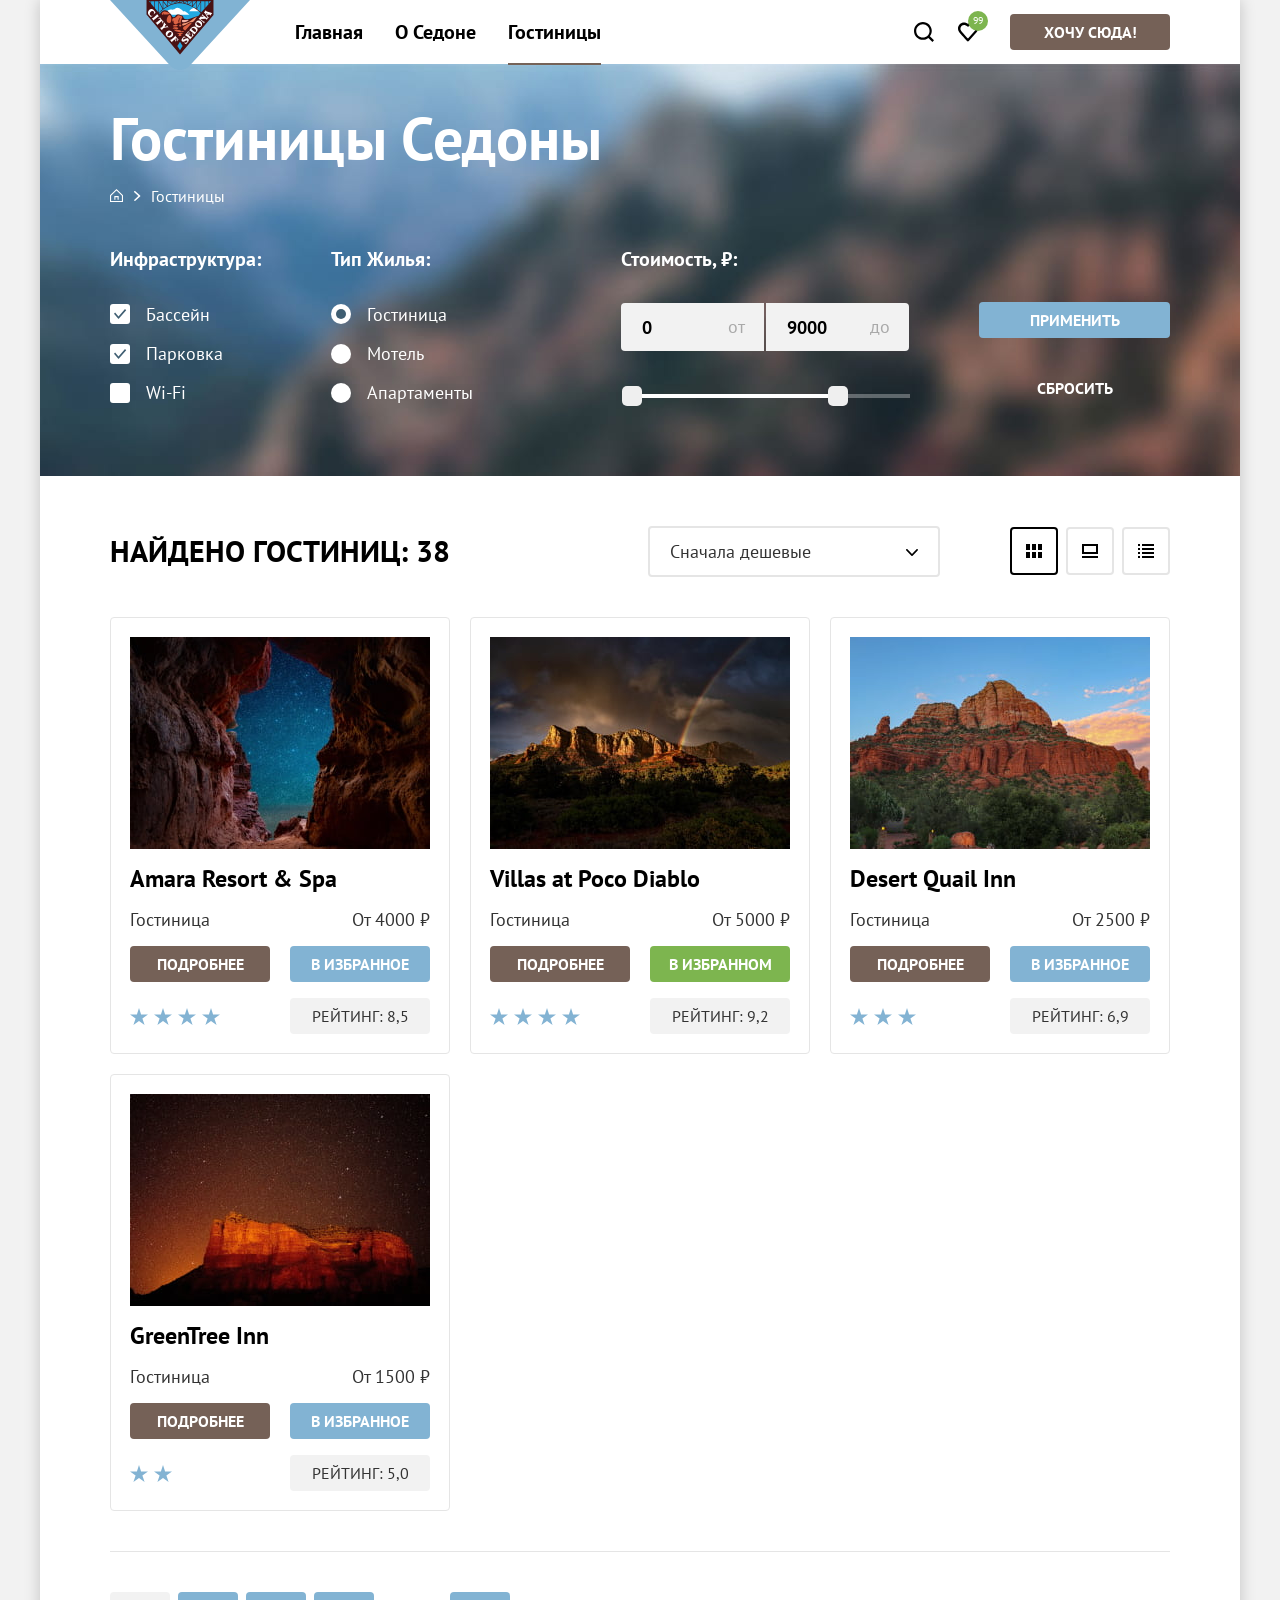
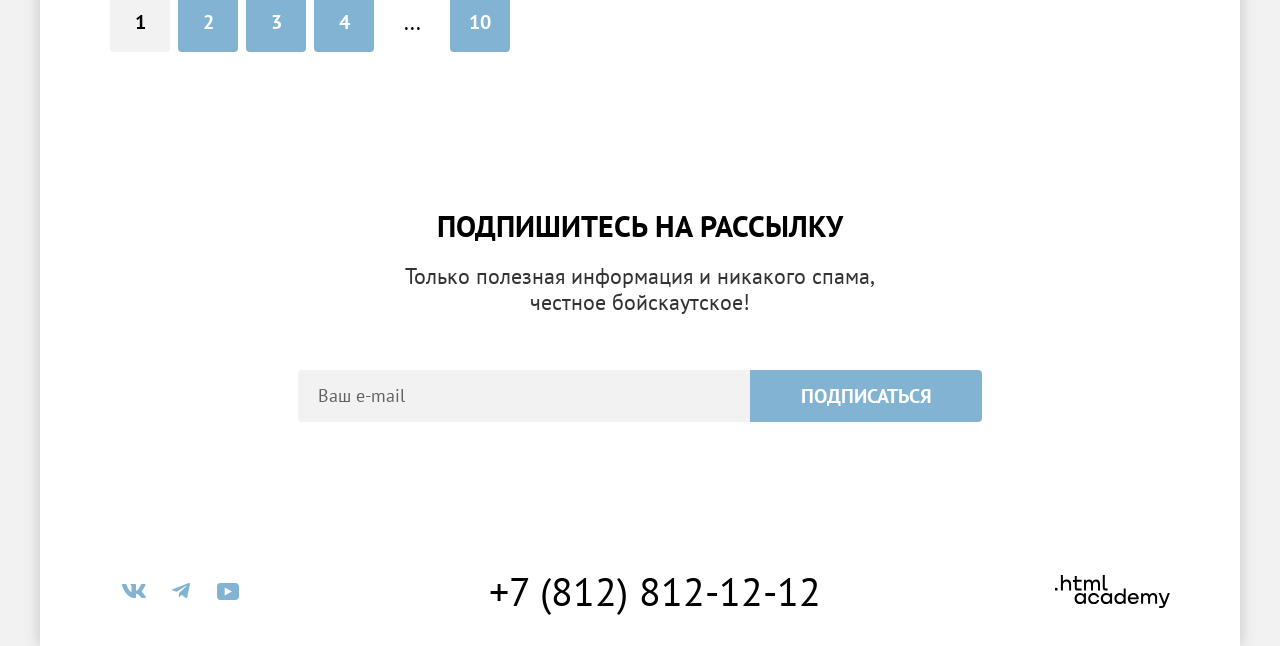
==== commit 930be3c3: "pixel perfect." ====
--- a/catalog.html
+++ b/catalog.html
@@ -11,7 +11,7 @@
 
   <body>
     <div class="page-container">
-      <header class="page-header">
+      <header class="page-header" data-test="header">
         <a class="logo" href="index.html">
           <img class="logo__img" src="images/logo.svg" width="140" height="70" alt="Логотип Седоны.">
         </a>
@@ -47,8 +47,8 @@
         </nav>
       </header>
 
-      <main class="page-main">
-        <section class="filter" data-test="filter">
+      <main class="page-main" data-test="main">
+        <div class="filter-wrap">
           <h1 class="filter__title">Гостиницы Седоны</h1>
 
           <ul class="breadcrumbs">
@@ -61,91 +61,91 @@
               <a class="breadcrumbs__link breadcrumbs__link_active">Гостиницы</a>
             </li>
           </ul>
-
-          <form class="filter__form" action="https://echo.htmlacademy.ru" method="post">
+          <section class="filter" data-test="filter">
             <h2 class="visually-hidden">Поиск подходящей гостиницы</h2>
-
-            <fieldset class="filter__fieldset filter__fieldset_infrastructure">
-              <legend class="filter__subtitle">Инфраструктура:</legend>
-              <ul class="filter__fieldset-list">
-                <li class="filter__fieldset-item">
-                  <label class="filter__fieldset-label">
-                    <input class="checkbox" type="checkbox" name="pool" checked>
-                    <span class="filter__fieldset-text">Бассейн</span>
+            <form class="filter__form" action="https://echo.htmlacademy.ru" method="post">
+              <fieldset class="filter__fieldset filter__fieldset_infrastructure">
+                <legend class="filter__subtitle">Инфраструктура:</legend>
+                <ul class="filter__fieldset-list">
+                  <li class="filter__fieldset-item">
+                    <label class="filter__fieldset-label">
+                      <input class="checkbox" type="checkbox" name="pool" checked>
+                      <span class="filter__fieldset-text">Бассейн</span>
+                    </label>
+                  </li>
+                  <li class="filter__fieldset-item">
+                    <label class="filter__fieldset-label">
+                      <input class="checkbox" type="checkbox" name="parking" checked>
+                      <span class="filter__fieldset-text">Парковка</span>
+                    </label>
+                  </li>
+                  <li class="filter__fieldset-item">
+                    <label class="filter__fieldset-label">
+                      <input class="checkbox" type="checkbox" name="wifi">
+                      <span class="filter__fieldset-text">Wi-Fi</span>
+                    </label>
+                  </li>
+                </ul>
+              </fieldset>
+
+              <fieldset class="filter__fieldset filter__fieldset_type">
+                <legend class="filter__subtitle">Тип Жилья:</legend>
+                <ul class="filter__fieldset-list">
+                  <li class="filter__fieldset-item">
+                    <label class="filter__fieldset-label">
+                      <input class="radio" type="radio" name="property-type" value="hotel" checked>
+                      <span class="filter__fieldset-text">Гостиница</span>
+                    </label>
+                  </li>
+                  <li class="filter__fieldset-item">
+                    <label class="filter__fieldset-label">
+                      <input class="radio" type="radio" name="property-type" value="motel">
+                      <span class="filter__fieldset-text">Мотель</span>
+                    </label>
+                  </li>
+                  <li class="filter__fieldset-item">
+                    <label class="filter__fieldset-label">
+                      <input class="radio" type="radio" name="property-type" value="apartments">
+                      <span class="filter__fieldset-text">Апартаменты</span>
+                    </label>
+                  </li>
+                </ul>
+              </fieldset>
+
+              <fieldset class="filter__fieldset filter__fieldset_price">
+                <legend class="filter__subtitle">Стоимость, ₽:</legend>
+                <p class="filter__input-wrap">
+                  <label>
+                    <input class="filter__input filter__input_from" type="number" name="cost-from" value="0">
+                    <span class="filter__input-text">От</span>
                   </label>
-                </li>
-                <li class="filter__fieldset-item">
-                  <label class="filter__fieldset-label">
-                    <input class="checkbox" type="checkbox" name="parking" checked>
-                    <span class="filter__fieldset-text">Парковка</span>
+                  <label>
+                    <input class="filter__input filter__input_to" type="number" name="cost-to" value="9000">
+                    <span class="filter__input-text">До</span>
                   </label>
-                </li>
-                <li class="filter__fieldset-item">
-                  <label class="filter__fieldset-label">
-                    <input class="checkbox" type="checkbox" name="wifi">
-                    <span class="filter__fieldset-text">Wi-Fi</span>
-                  </label>
-                </li>
-              </ul>
-            </fieldset>
-
-            <fieldset class="filter__fieldset filter__fieldset_type">
-              <legend class="filter__subtitle">Тип Жилья:</legend>
-              <ul class="filter__fieldset-list">
-                <li class="filter__fieldset-item">
-                  <label class="filter__fieldset-label">
-                    <input class="radio" type="radio" name="property-type" value="hotel" checked>
-                    <span class="filter__fieldset-text">Гостиница</span>
-                  </label>
-                </li>
-                <li class="filter__fieldset-item">
-                  <label class="filter__fieldset-label">
-                    <input class="radio" type="radio" name="property-type" value="motel">
-                    <span class="filter__fieldset-text">Мотель</span>
-                  </label>
-                </li>
-                <li class="filter__fieldset-item">
-                  <label class="filter__fieldset-label">
-                    <input class="radio" type="radio" name="property-type" value="apartments">
-                    <span class="filter__fieldset-text">Апартаменты</span>
-                  </label>
-                </li>
-              </ul>
-            </fieldset>
-
-            <fieldset class="filter__fieldset filter__fieldset_price">
-              <legend class="filter__subtitle">Стоимость, ₽:</legend>
-              <p class="filter__input-wrap">
-                <label>
-                  <input class="filter__input filter__input_from" type="number" name="cost-from" value="0">
-                  <span class="filter__input-text">От</span>
-                </label>
-                <label>
-                  <input class="filter__input filter__input_to" type="number" name="cost-to" value="9000">
-                  <span class="filter__input-text">До</span>
-                </label>
-              </p>
-
-              <div class="filter__range">
-                <div class="filter__range-active">
-                  <button class="filter__range-from" type="button">
-                    <span class="visually-hidden">Двигать ползунок начальной цены</span>
-                  </button>
-                  <button class="filter__range-to" type="button">
-                    <span class="visually-hidden">Двигать ползунок конечной цены</span>
-                  </button>
+                </p>
+
+                <div class="filter__range">
+                  <div class="filter__range-active">
+                    <button class="filter__range-from" type="button">
+                      <span class="visually-hidden">Двигать ползунок начальной цены</span>
+                    </button>
+                    <button class="filter__range-to" type="button">
+                      <span class="visually-hidden">Двигать ползунок конечной цены</span>
+                    </button>
+                  </div>
                 </div>
-              </div>
-            </fieldset>
-
-            <fieldset class="filter__fieldset filter__fieldset_buttons">
-              <button class="filter__button button" type="submit">Применить</button>
-              <button class="filter__button filter__button_reset button" type="reset">Сбросить</button>
-            </fieldset>
-          </form>
-        </section>
-
-        <section class="result">
+              </fieldset>
+
+              <fieldset class="filter__fieldset filter__fieldset_buttons">
+                <button class="filter__button button" type="submit">Применить</button>
+                <button class="filter__button filter__button_reset button" type="reset">Сбросить</button>
+              </fieldset>
+            </form>
+          </section>
+        </div>
+
+        <section class="result" data-test="catalog">
           <header class="result__header">
             <h2 class="result__title title">Найдено гостиниц:
               <span class="result__num">38</span>
@@ -276,7 +276,7 @@
           </ul>
         </section>
 
-        <section class="subscribe">
+        <section class="subscribe" data-test="subscribe">
           <div class="text-wrap">
             <h2 class="subscribe__title title">Подпишитесь на рассылку</h2>
             <p class="subscribe__desc desc">Только полезная информация и никакого спама, <br> честное бойскаутское!</p>
@@ -290,7 +290,7 @@
 
       </main>
 
-      <footer class="page-footer">
+      <footer class="page-footer" data-test="footer">
         <ul class="socials">
           <li class="socials__item">
             <a class="socials__link socials__link_vk" href="#">
--- a/styles/style.css
+++ b/styles/style.css
@@ -129,7 +129,7 @@
 }
 
 .text-wrap {
-  max-width: 655px;
+  max-width: 660px;
   margin: 0 auto;
   text-align: center;
 }
@@ -801,7 +801,7 @@
 }
 
 /* filter */
-.filter {
+.filter-wrap {
   padding: 35px 70px 70px;
   color: #ffffff;
   background-image: url("../images/filter-background.jpg");
@@ -1001,6 +1001,7 @@
 .filter__input {
   width: 143px;
   padding: 13px 30px 11px 21px;
+  font-family: inherit;
   font-weight: 700;
   font-size: 18px;
   line-height: 133%;
@@ -1192,6 +1193,7 @@
   background-repeat: no-repeat;
   background-position: right 20px top 21px;
   background-size: 12px 8px;
+  background-color: #ffffff;
   border: 2px solid #e5e5e5;
   border-radius: 4px;
   outline: none;
